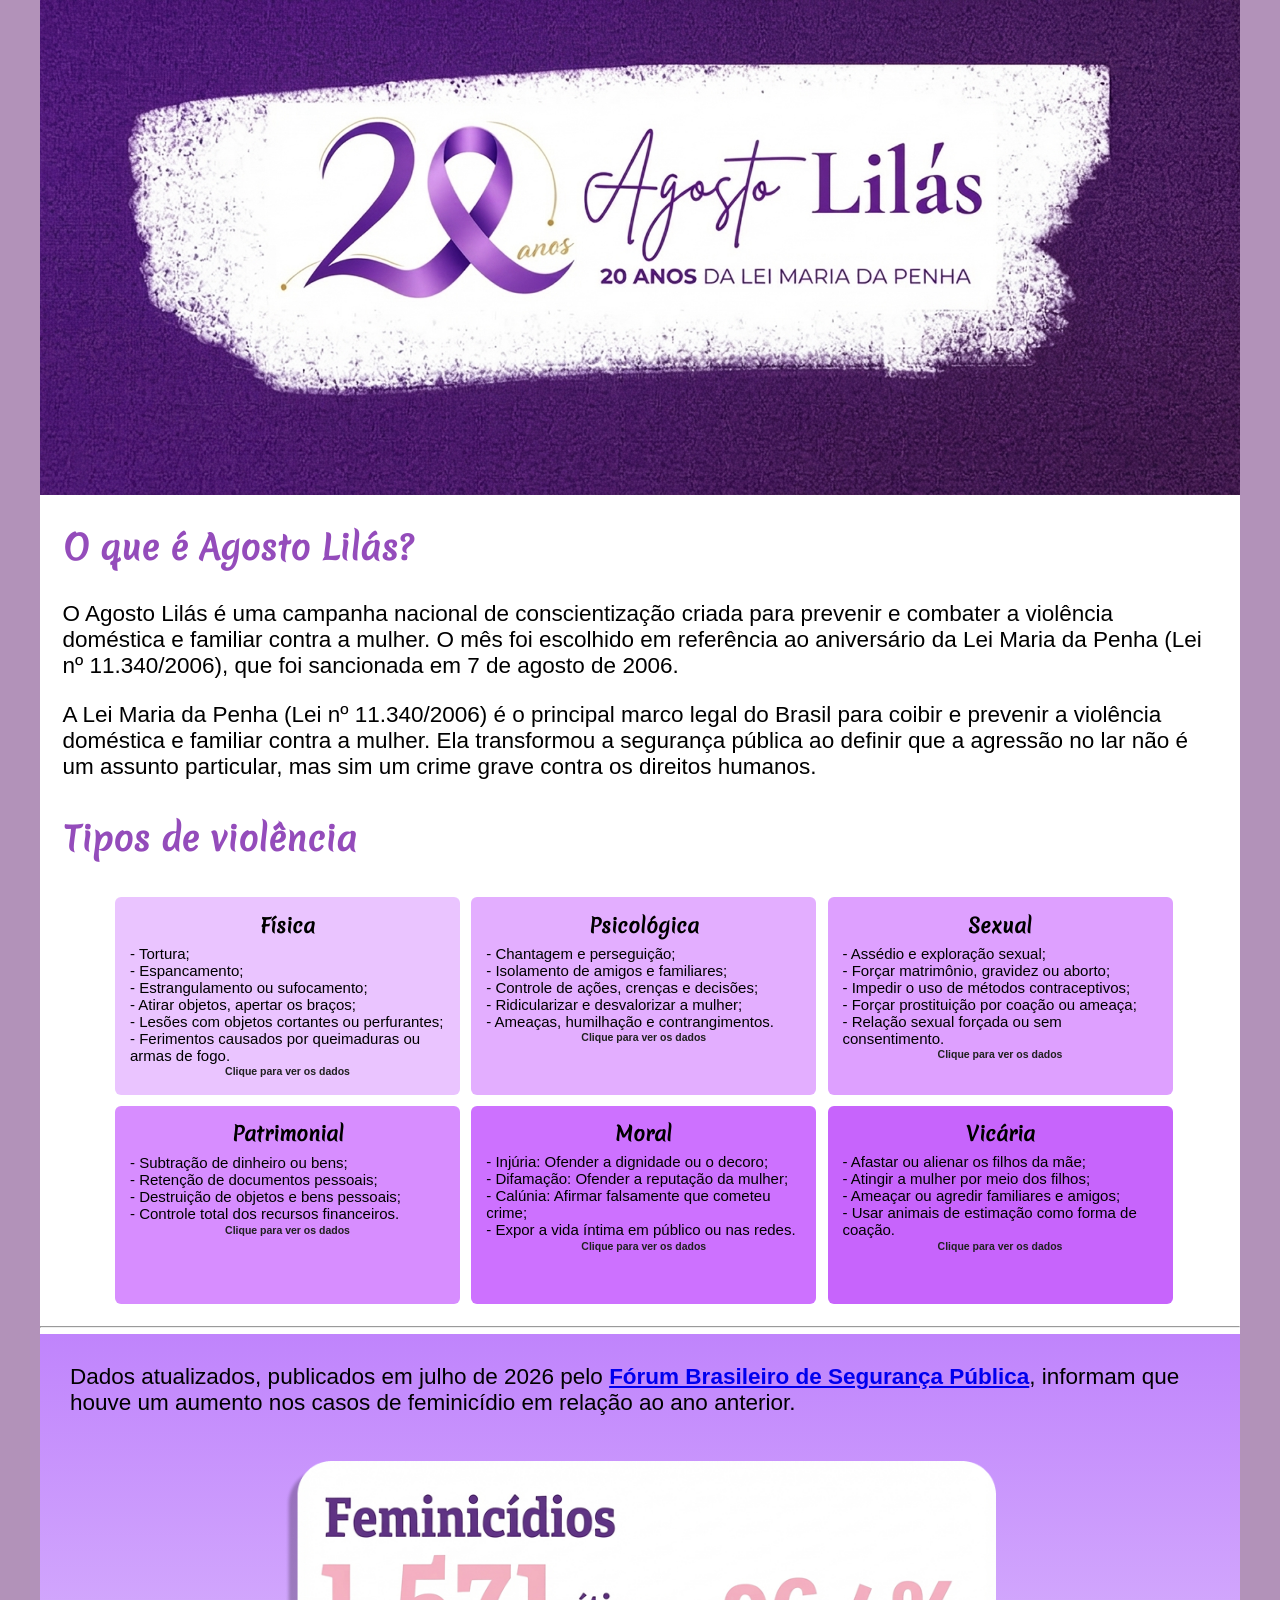
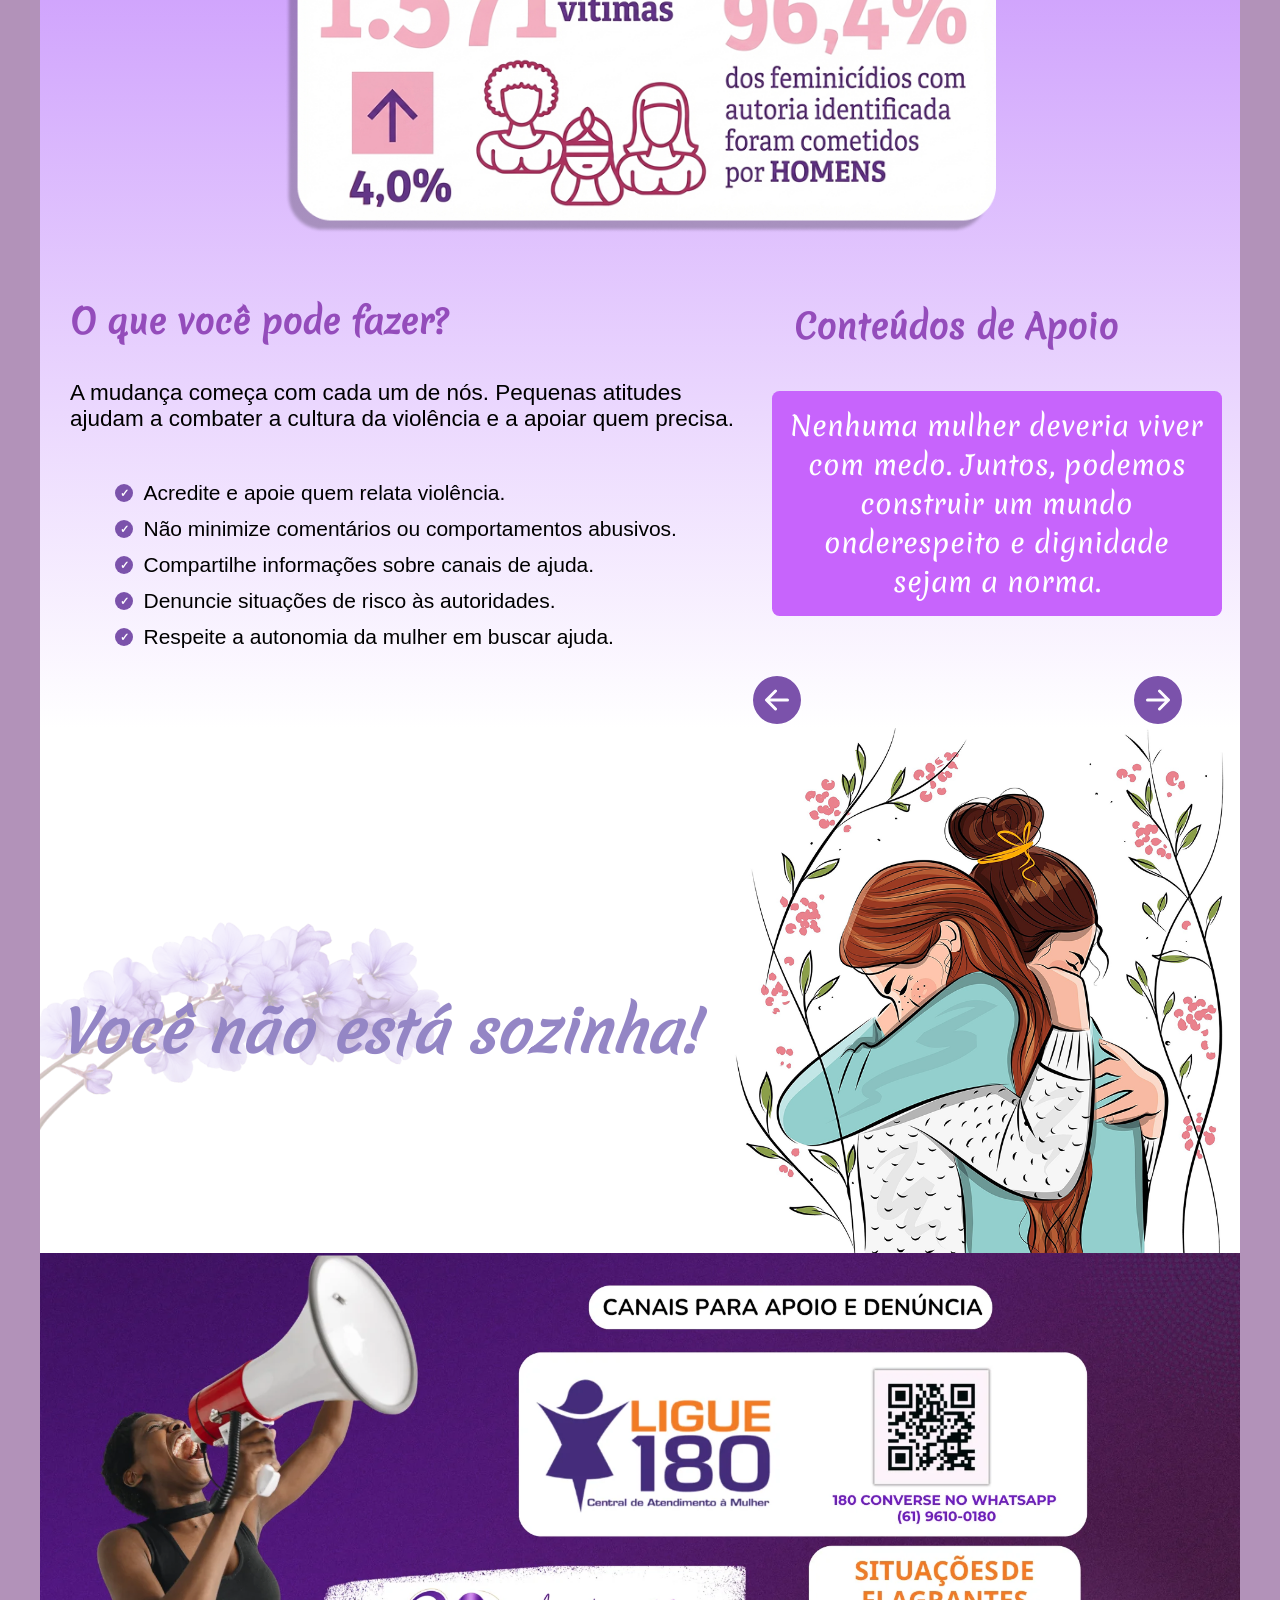
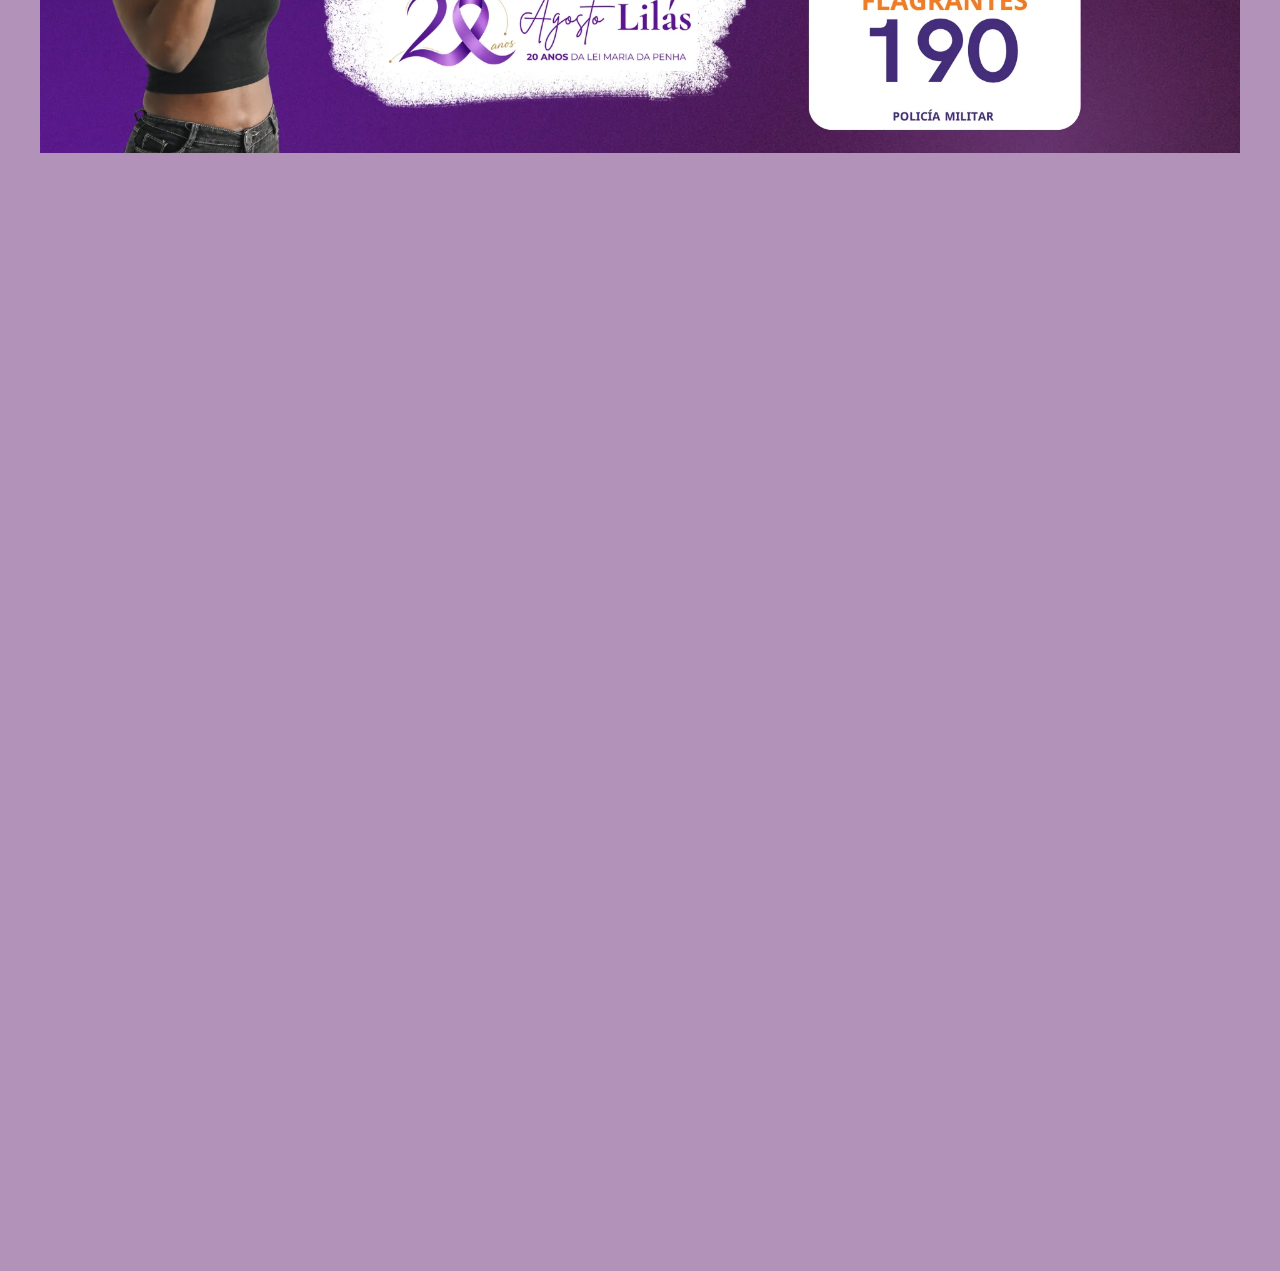
==== index.html @ 3ff89a8b "Inclusão de carrossel e ajustes finais." ====
<!DOCTYPE html>
<html lang="pt-br">

<head>
    <meta charset="UTF-8">
    <meta name="viewport" content="width=device-width, initial-scale=1.0">
    <title>Agosto Lilás</title>
    <link href="./css/index.css" rel="stylesheet">
    <link rel="icon" type="image/png" href="./laco.png">
</head>

<body>
    <header>
        <section class="head-img">
            <img src="./img/header.png" class="header"
                alt="Imagem que diz sobre os 20 anos da lei Maria da Penha e sobre o Agosto Lilás.">
        </section>
        <h1> O que é Agosto Lilás?</h1>
        <p>O Agosto Lilás é uma campanha nacional de conscientização criada para prevenir e combater a violência
            doméstica e familiar contra a mulher. O mês foi escolhido em referência ao aniversário da Lei Maria da Penha
            (Lei nº 11.340/2006), que foi sancionada em 7 de agosto de 2006.</p>
        <p>A Lei Maria da Penha (Lei nº 11.340/2006) é o principal marco legal do Brasil para coibir e prevenir a
            violência doméstica e familiar contra a mulher. Ela transformou a segurança pública ao definir que a
            agressão no lar não é um assunto particular, mas sim um crime grave contra os direitos humanos.</p>
    </header>
    <main>
        <h2>Tipos de violência</h2>
        <section class="violencias">

            <!-- FÍSICA -->
            <div class="card">
                <div class="card-inner">

                    <div class="card-front" id="fisica">
                        <h2>Física</h2>
                        <span>
                            - Tortura;<br>
                            - Espancamento;<br>
                            - Estrangulamento ou sufocamento;<br>
                            - Atirar objetos, apertar os braços;<br>
                            - Lesões com objetos cortantes ou perfurantes;<br>
                            - Ferimentos causados por queimaduras ou armas de fogo.
                        </span>

                        <span class="toknow">Clique para ver os dados</span>
                    </div>

                    <div class="card-back">
                        <img src="./img/violencia-fisica.png" alt="Representação da violência física.">
                    </div>

                </div>
            </div>

            <!-- PSICOLÓGICA -->
            <div class="card">
                <div class="card-inner">

                    <div class="card-front" id="psicologica">
                        <h2>Psicológica</h2>
                        <span>
                            - Chantagem e perseguição;<br>
                            - Isolamento de amigos e familiares;<br>
                            - Controle de ações, crenças e decisões;<br>
                            - Ridicularizar e desvalorizar a mulher;<br>
                            - Ameaças, humilhação e contrangimentos.
                        </span>

                        <span class="toknow">Clique para ver os dados</span>
                    </div>

                    <div class="card-back">
                        <img src="./img/violencia-psicologica.png" alt="Representação da violência psicológica.">
                    </div>

                </div>
            </div>

            <!-- SEXUAL -->
            <div class="card">
                <div class="card-inner">

                    <div class="card-front" id="sexual">
                        <h2>Sexual</h2>
                        <span>
                            - Assédio e exploração sexual;<br>
                            - Forçar matrimônio, gravidez ou aborto;<br>
                            - Impedir o uso de métodos contraceptivos;<br>
                            - Forçar prostituição por coação ou ameaça;<br>
                            - Relação sexual forçada ou sem consentimento.
                        </span>

                        <span class="toknow">Clique para ver os dados</span>
                    </div>

                    <div class="card-back">
                        <img src="./img/violencia-sexual.png" alt="Representação da violência sexual.">
                    </div>

                </div>
            </div>
            <!-- PATRIMONIAL -->
            <div class="card">
                <div class="card-inner">

                    <div class="card-front" id="patrimonial">
                        <h2>Patrimonial</h2>
                        <span>
                            - Subtração de dinheiro ou bens;<br>
                            - Retenção de documentos pessoais;<br>
                            - Destruição de objetos e bens pessoais;<br>
                            - Controle total dos recursos financeiros.
                        </span>

                        <span class="toknow">Clique para ver os dados</span>
                    </div>

                    <div class="card-back">
                        <img src="./img/violencia-patrimonial.png" alt="Representação da violência patrimonial.">
                    </div>

                </div>
            </div>
            <!-- MORAL -->
            <div class="card">
                <div class="card-inner">

                    <div class="card-front" id="moral">
                        <h2>Moral</h2>
                        <span>
                            - Injúria: Ofender a dignidade ou o decoro;<br>
                            - Difamação: Ofender a reputação da mulher;<br>
                            - Calúnia: Afirmar falsamente que cometeu crime;<br>
                            - Expor a vida íntima em público ou nas redes.
                        </span>

                        <span class="toknow">Clique para ver os dados</span>
                    </div>

                    <div class="card-back">
                        <img src="./img/violencia-moral.png" alt="Representação da violência moral.">
                    </div>

                </div>
            </div>
            <!-- VICÁRIA -->
            <div class="card">
                <div class="card-inner">

                    <div class="card-front" id="vicaria">
                        <h2>Vicária</h2>
                        <span>
                            - Afastar ou alienar os filhos da mãe;<br>
                            - Atingir a mulher por meio dos filhos;<br>
                            - Ameaçar ou agredir familiares e amigos;<br>
                            - Usar animais de estimação como forma de coação.
                        </span>

                        <span class="toknow">Clique para ver os dados</span>
                    </div>

                    <div class="card-back">
                        <img src="./img/violencia-vicaria.png" alt="Representação da violência vicária.">
                    </div>

                </div>
            </div>

        </section>
        <hr>
        <div class="gradient">
            <section class="feminicidio">
                <p>Dados atualizados, publicados em julho de 2026 pelo <a
                        href="https://forumseguranca.org.br/wp-content/uploads/2026/07/anuario-2026.pdf"
                        target="_blank"><strong>Fórum Brasileiro de Segurança Pública</strong></a>, informam que houve
                    um aumento nos casos de feminicídio em relação ao ano anterior.
                </p>
                <img src="./img/feminicidio.png"
                    alt="Infográfico: 1.571 vítimas de feminicídio, representando um aumento de 4% em relação ao ano anterior. 96,4% dos casos com autoria identificada foram cometidos por homens.">
            </section>
            <div class="container-principal">
                <section class="contents">
                    <div class="col-esquerda">
                        <h2>O que você pode fazer?</h2>
                        <p>A mudança começa com cada um de nós. Pequenas atitudes<br> ajudam a combater a cultura da
                            violência e
                            a
                            apoiar quem precisa.</p><br>

                        <ul class="lista-acoes">
                            <li>
                                <span class="icone-check">✓</span>
                                <span class="acoes">Acredite e apoie quem relata violência.</span>
                            </li>
                            <li>
                                <span class="icone-check">✓</span>
                                <span class="acoes">Não minimize comentários ou comportamentos abusivos.</span>
                            </li>
                            <li>
                                <span class="icone-check">✓</span>
                                <span class="acoes">Compartilhe informações sobre canais de ajuda.</span>
                            </li>
                            <li>
                                <span class="icone-check">✓</span>
                                <span class="acoes">Denuncie situações de risco às autoridades.</span>
                            </li>
                            <li>
                                <span class="icone-check">✓</span>
                                <span class="acoes">Respeite a autonomia da mulher em buscar ajuda.</span>
                            </li>
                        </ul>
                    </div>
                </section>
                <section class="painel-conteudos">
                    <h3>Conteúdos de Apoio</h3>

                    <div class="grid-content" id="slider-cards">

                        <!-- CARD 1: Frase Motivacional (Link para página de frases) -->
                        <div class="card-content ativo">
                            <div class="card-text">
                                <span>Nenhuma mulher deveria viver com medo. Juntos, podemos construir um mundo
                                    onderespeito
                                    e dignidade sejam a norma.
                                </span>
                            </div>
                        </div>

                        <!-- CARD 2: Link para o site falando sobre a história de Maria da Penha -->
                        <div class="card-content">
                            <a href="https://www.institutomariadapenha.org.br/quem-e-maria-da-penha.html"
                                target="_blank" rel="noopener noreferrer"></a>
                            <div class="card-link">
                                <img src="./img/contents/maria-da-penha.png" id="maria-da-penha"
                                    title="Clique para acessar a página!">
                            </div>
                        </div>

                        <!-- CARD 3: Vídeo sobre o Ciclo da Violência -->
                        <div class="card-content">
                            <a href="https://www.youtube.com/watch?v=BNo3cy9uW_4" target="_blank"
                                rel="noopener noreferrer"></a>
                            <div class="card-video">
                                <img src="./img/contents/ciclo-da-violencia.png" id="ciclo-da-violencia"
                                    title="CICLO DE VIOLÊNCIA | Plataforma Mulher Segura. Clique para assistir o vídeo!">
                            </div>
                        </div>

                        <!-- CARD 4: Vídeo sobre o Ciclo da Violência -->
                        <div class="card-content">
                            <a href="https://www.youtube.com/watch?v=c5mUGG_0A6E" target="_blank"
                                rel="noopener noreferrer"></a>
                            <div class="card-video">
                                <img src="./img/contents/jornal-da-cidade.png" id="jornal-da-cidade"
                                    title="História de superação da violência contra a mulher. Clique para assistir o vídeo!">
                            </div>
                        </div>

                        <!-- CARD 5: Vídeo sobre o Ciclo da Violência -->
                        <div class="card-content">
                            <a href="https://www.youtube.com/watch?v=gOvY5MzY60E" target="_blank"
                                rel="noopener noreferrer"></a>
                            <div class="card-video">
                                <img src="./img/contents/video-mp.png" id="video-mp"
                                    title="Proteger as mulheres é um compromisso de toda a sociedade. Clique para assistir o vídeo!">
                            </div>
                        </div>

                        <!-- CARD 6: Vídeo sobre o Ciclo da Violência -->
                        <div class="card-content">
                            <a href="https://www.youtube.com/watch?v=9p9D1wY1yAU" target="_blank"
                                rel="noopener noreferrer"></a>
                            <div class="card-video">
                                <img src="./img/contents/violencia-domestica.png" id="violencia-domestica"
                                    title="O relato de uma vítima da violência doméstica: 'Eu me achava culpada' Clique para assistir o vídeo!">
                            </div>
                        </div>

                    </div>
                </section>
            </div>
            <div class="carrossel-controller">
                <!-- Botão Anterior -->
                <svg id="btn-anterior" xmlns="http://www.w3.org/2000/svg" width="64" height="64" fill="currentColor"
                    class="bi bi-arrow-left-circle-fill" viewBox="0 0 16 16">
                    <path
                        d="M8 0a8 8 0 1 0 0 16A8 8 0 0 0 8 0m3.5 7.5a.5.5 0 0 1 0 1H5.707l2.147 2.146a.5.5 0 0 1-.708.708l-3-3a.5.5 0 0 1 0-.708l3-3a.5.5 0 1 1 .708.708L5.707 7.5z" />
                </svg>
                <!-- Botão Próximo -->
                <svg id="btn-proximo" xmlns="http://www.w3.org/2000/svg" width="64" height="64" fill="currentColor"
                    class="bi bi-arrow-right-circle-fill" viewBox="0 0 16 16">
                    <path
                        d="M8 0a8 8 0 1 1 0 16A8 8 0 0 1 8 0M4.5 7.5a.5.5 0 0 0 0 1h5.793l-2.147 2.146a.5.5 0 0 0 .708.708l3-3a.5.5 0 0 0 0-.708l-3-3a.5.5 0 1 0-.708.708L10.293 7.5z" />
                </svg>
            </div>
        </div>
    </main>
    <footer>
        <div class="banner">
            <img src="./img/flor roxa.png" class="flor">

            <h1 style="color: #9486C5;">Você não está sozinha! </h1>

            <img src="./img/mulheres-hug.png" class="hug">
        </div>
        <img src="./img/cta-180.png" class="cta">
    </footer>
    <script src="./js/index.js"></script>
</body>

</html>
---- css/index.css ----
@font-face {
    font-family: 'MeriendaTitle';
    src: url('../fonts/Merienda-VariableFont.ttf') format('truetype');
    font-weight: normal;
    font-size: normal;
}

@font-face {
    font-family: 'ArchivoText';
    src: url('../fonts/Archivo-Regular.ttf') format('truetype');
    font-weight: normal;
    font-size: normal;
}

html {
    background-color: #b292b9;
    zoom: 75%;
}

body {
    max-width: 1600px;
    margin: 0 auto;
    background-color: #FFFFFF;
}

.gradient{
    background: linear-gradient(to bottom, #C084FC, #FFFFFF);
}

.header,
.cta {
    width: 100%;
    height: auto;
    display: block;
}

.banner {
    position: relative;
    height: 700px;
    overflow: hidden;
}

.flor {
    position: absolute;
    left: -55px;
    top: 215px;
    width: 38%;
    opacity: 0.3;
    transform: scaleX(-1);
    z-index: 1;
}

.banner h1 {
    position: absolute;
    left: 1.5%;
    top: 50%;
    width: 60%;
    margin: 0;
    padding: 0;
    font-family: 'MeriendaTitle', sans-serif;
    font-size: 75px;
    font-style: italic;
    z-index: 3;
}

.hug {
    position: absolute;
    right: 0;
    bottom: 0;
    width: auto;
    height: 700px;
    object-fit: contain;
    z-index: 2;
}

h1,
h2,
h3 {
    color: rgb(148, 76, 187);
    font-family: 'MeriendaTitle', sans-serif;
    font-size: 44px;
    margin-left: 20px;
    padding: 10px;
}

hr {
    margin-top: 30px;
}

#fisica {
    background-color: rgb(234, 196, 255);
}

#psicologica {
    background-color: rgb(227, 174, 255);
}

#sexual {
    background-color: rgb(222, 160, 255);
}

#patrimonial {
    background-color: rgb(215, 141, 255);
}

#moral {
    background-color: rgb(205, 113, 255);
}

#vicaria {
    background-color: rgb(199, 100, 252);
}

p {
    font-family: 'ArchivoText', sans-serif;
    font-size: 30px;
    margin-left: 30px;
    margin-right: 30px;
}

.icone-check {
    margin-left: 50px;
}

.feminicidio {
    display: flex ;
    padding: 10px;
    flex-direction: column;
    align-items: center;
}

.feminicidio img {
    width: 60%;
    padding: 10px;
    margin-top: 20px;
}

/* Organiza o espaço de cada linha da lista */
.lista-acoes li {
    display: flex;
    align-items: center;
    gap: 14px;
    margin-bottom: 16px;
    list-style: none;
}

.acoes {
    font-family: 'ArchivoText', sans-serif;
    font-size: 28px;
}

.subtitulo {
    margin-left: 20px;
}

.violencias {
    display: grid;
    grid-template-columns: repeat(3, 1fr);
    gap: 15px;
    max-width: 1400px;
    margin: auto;
    padding: 0 24px;
}

.violencias .toknow {
    color: #202020;
    font-weight: bolder;
    display: block;
    font-size: 14px;
    text-align: center;
    padding: 0px;
    margin-top: auto;
}

.card {
    width: 460px;
    height: 264px;
    perspective: 1000px;
    cursor: pointer;
    transition: transform 0.4s ease;
}

.card:hover {
    transform: scale(1.02);
    transition: transform 0.3s ease-in-out;
}

.card.flipped .card-inner {
    transform: rotateY(180deg);
}

.card-inner {
    position: relative;
    width: 100%;
    height: 100%;
    transition: transform 0.8s;
    transform-style: preserve-3d;
}

.card-front,
.card-back {
    position: absolute;
    width: 100%;
    height: 100%;
    border-radius: 8px;
    backface-visibility: hidden;
}

.card-front {
    padding: 14px 20px;
    box-sizing: border-box;
    font-family: 'ArchivoText', sans-serif;
    display: flex;
    flex-direction: column;
    height: 100%;
}

.card-front h2 {
    font-family: 'MeriendaTitle', sans-serif;
    color: #000000;
    font-size: 26px;
    text-align: center;
    padding: 5px;
    margin: 0;
}

.card-front span {
    font-size: 20px;
    display: flex;
    flex: 1;
    align-items: center;
    padding: 2px 0;
}

.card-back {
    transform: rotateY(180deg);
    overflow: hidden;
}

.card-back img {
    width: 100%;
    height: 100%;
    border-radius: 8px;
}

.card-content {
    position: absolute;
    top: 0;
    left: 0;
    width: 100%;
    height: 100%;
    display: flex;
    align-items: center;
    justify-content: center;
    opacity: 0;
    visibility: hidden;
    transform: translateX(100%);
    transition:
        transform 0.4s ease-in-out,
        opacity 0.4s ease-in-out;
}

.card-content.ativo {
    opacity: 1;
    visibility: visible;
    transform: translateX(0);
}

.card-content.saindo-esquerda {
    opacity: 0;
    visibility: visible;
    transform: translateX(-100%);
}

.card-content.saindo-direita {
    opacity: 0;
    visibility: visible;
    transform: translateX(100%);
}

.icone-check {
    display: inline-flex;
    align-items: center;
    justify-content: center;
    width: 24px;
    height: 24px;
    background-color: #7b52ab;
    color: #ffffff;
    border-radius: 50%;
    font-size: 14px;
    font-weight: bold;
}

.container-principal {
    display: flex;
    flex-direction: row;
    gap: 20px;
    margin: 10px auto;
    padding: 10px;
}

.grid-content {
    position: relative;
    width: 600px;
    height: 300px;
    border-radius: 10px;
    cursor: pointer;
    overflow: hidden;
    background-color: rgb(199, 100, 252);
    transition: transform 0.4s ease;
}

.grid-content:hover {
    background-color: rgb(201, 115, 247);
    transform: scale(1.05);
    transition: transform 0.3s ease-in-out;
}

.card-text {
    font-family: 'MeriendaTitle', sans-serif;
    font-size: 36px;
    color: #FFFFFF;
    text-align: center;
    padding: 20px;
}

.card-link {
    width: 600px;
    height: 300px;
    display: flex;
    justify-content: center;
    align-items: center;
}

.card-link img {
    width: 100%;
    height: 100%;
    border-radius: 10px;
    object-fit: cover;
}

.card-video {
    width: 600px;
    height: 300px;
    display: flex;
    justify-content: center;
    align-items: center;
}

.card-video img {
    width: 100%;
    height: 100%;
    border-radius: 10px;
    object-fit: cover;
}


/* Se você quiser mudar todos os SVGs dentro do seu botão */
.bi-arrow-left-circle-fill,
.bi-arrow-right-circle-fill {
    color: #7b52ab;
    cursor: pointer;
    transition: transform 0.3s ease;
}

.bi-arrow-left-circle-fill:hover,
.bi-arrow-right-circle-fill:hover {
    transform: scale(1.15);
    transition: transform 0.3s ease-in-out;
}

.bi-arrow-left-circle-fill {
    margin-left: 950px;
}

.bi-arrow-right-circle-fill {
    margin-left: 440px;
}
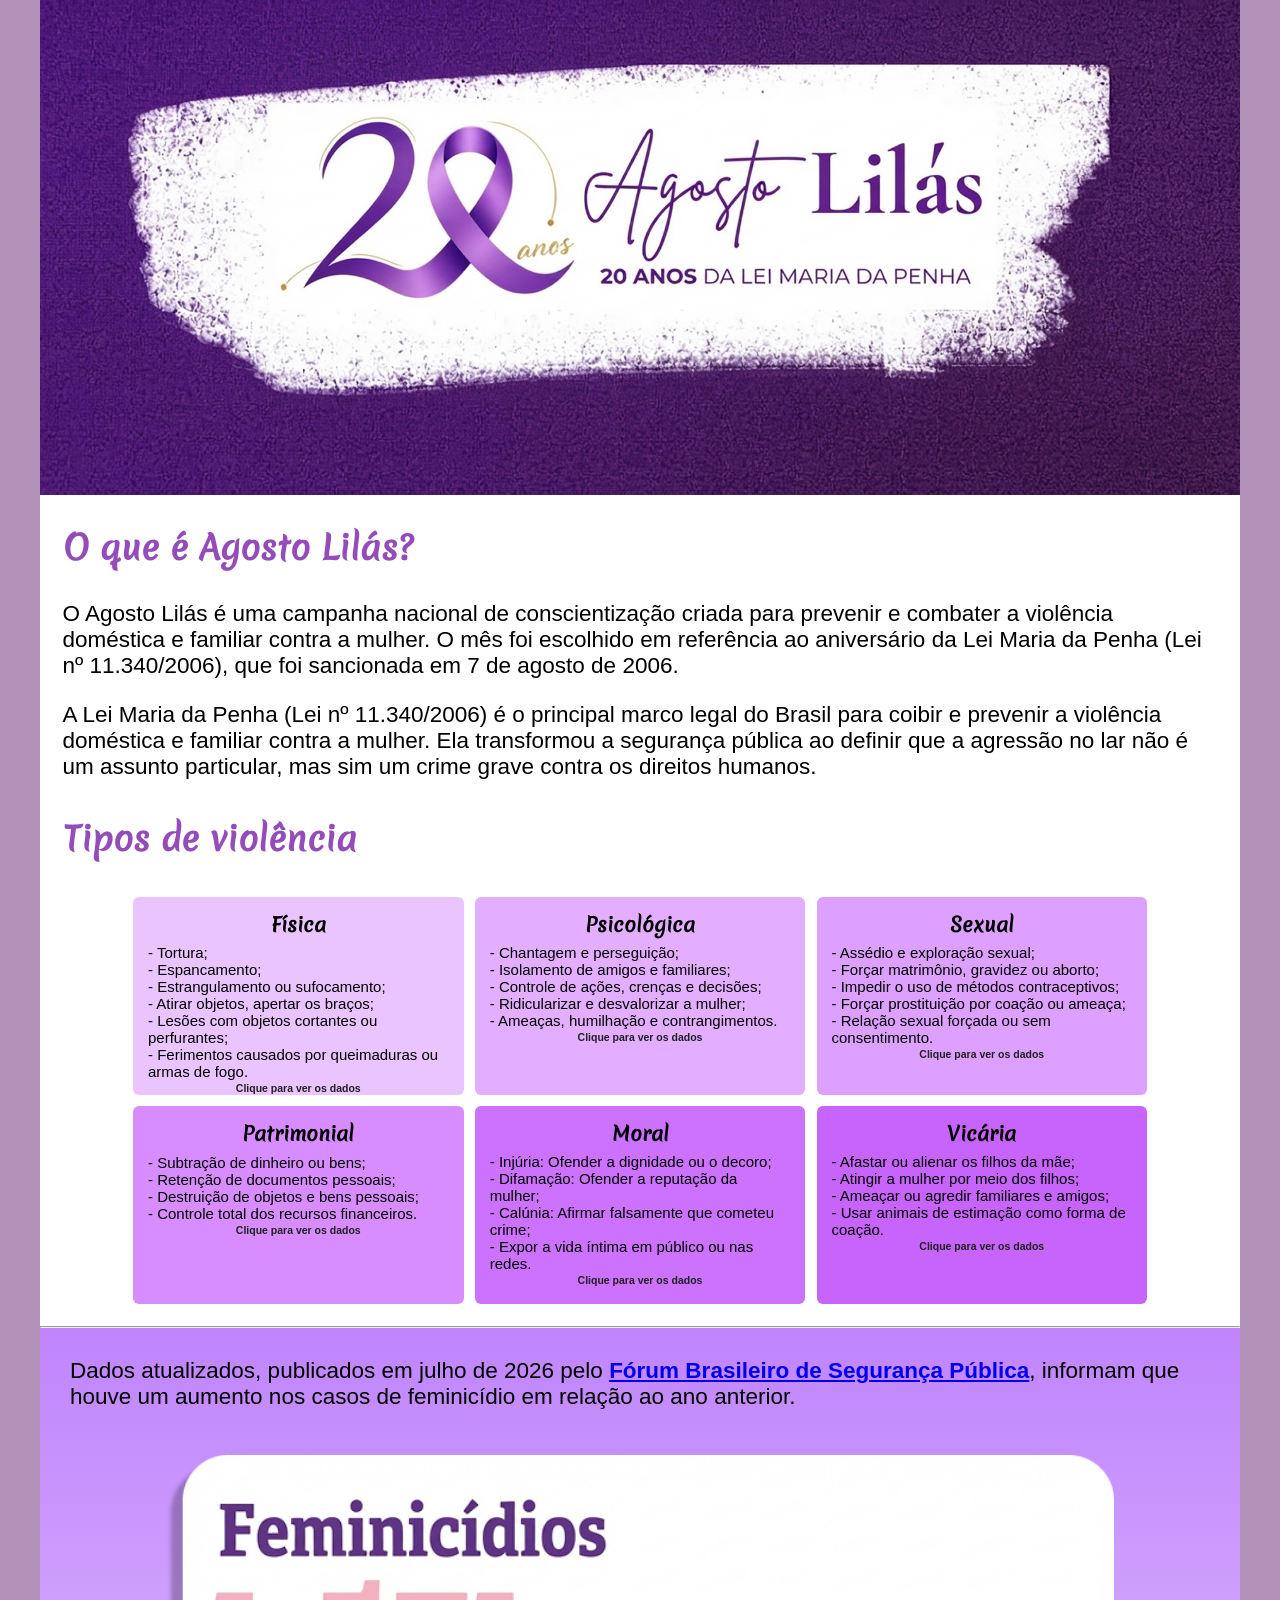
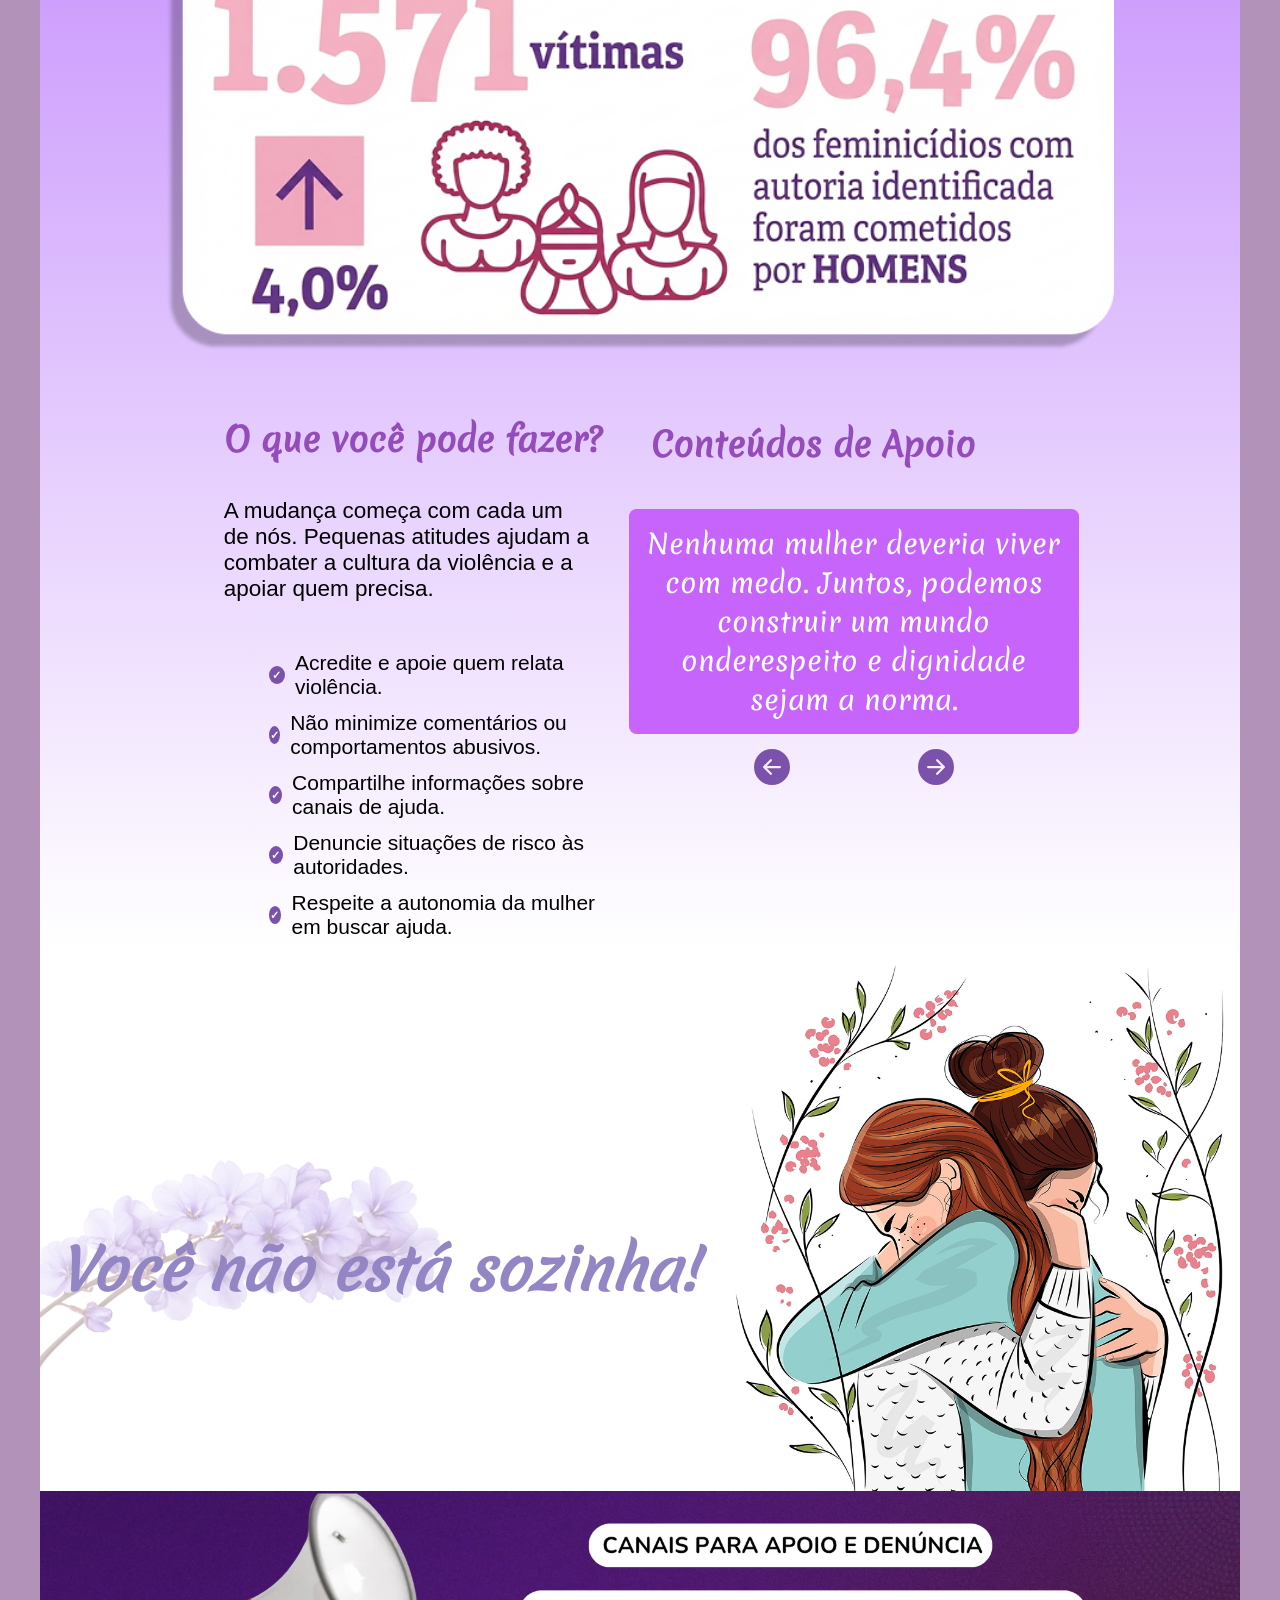
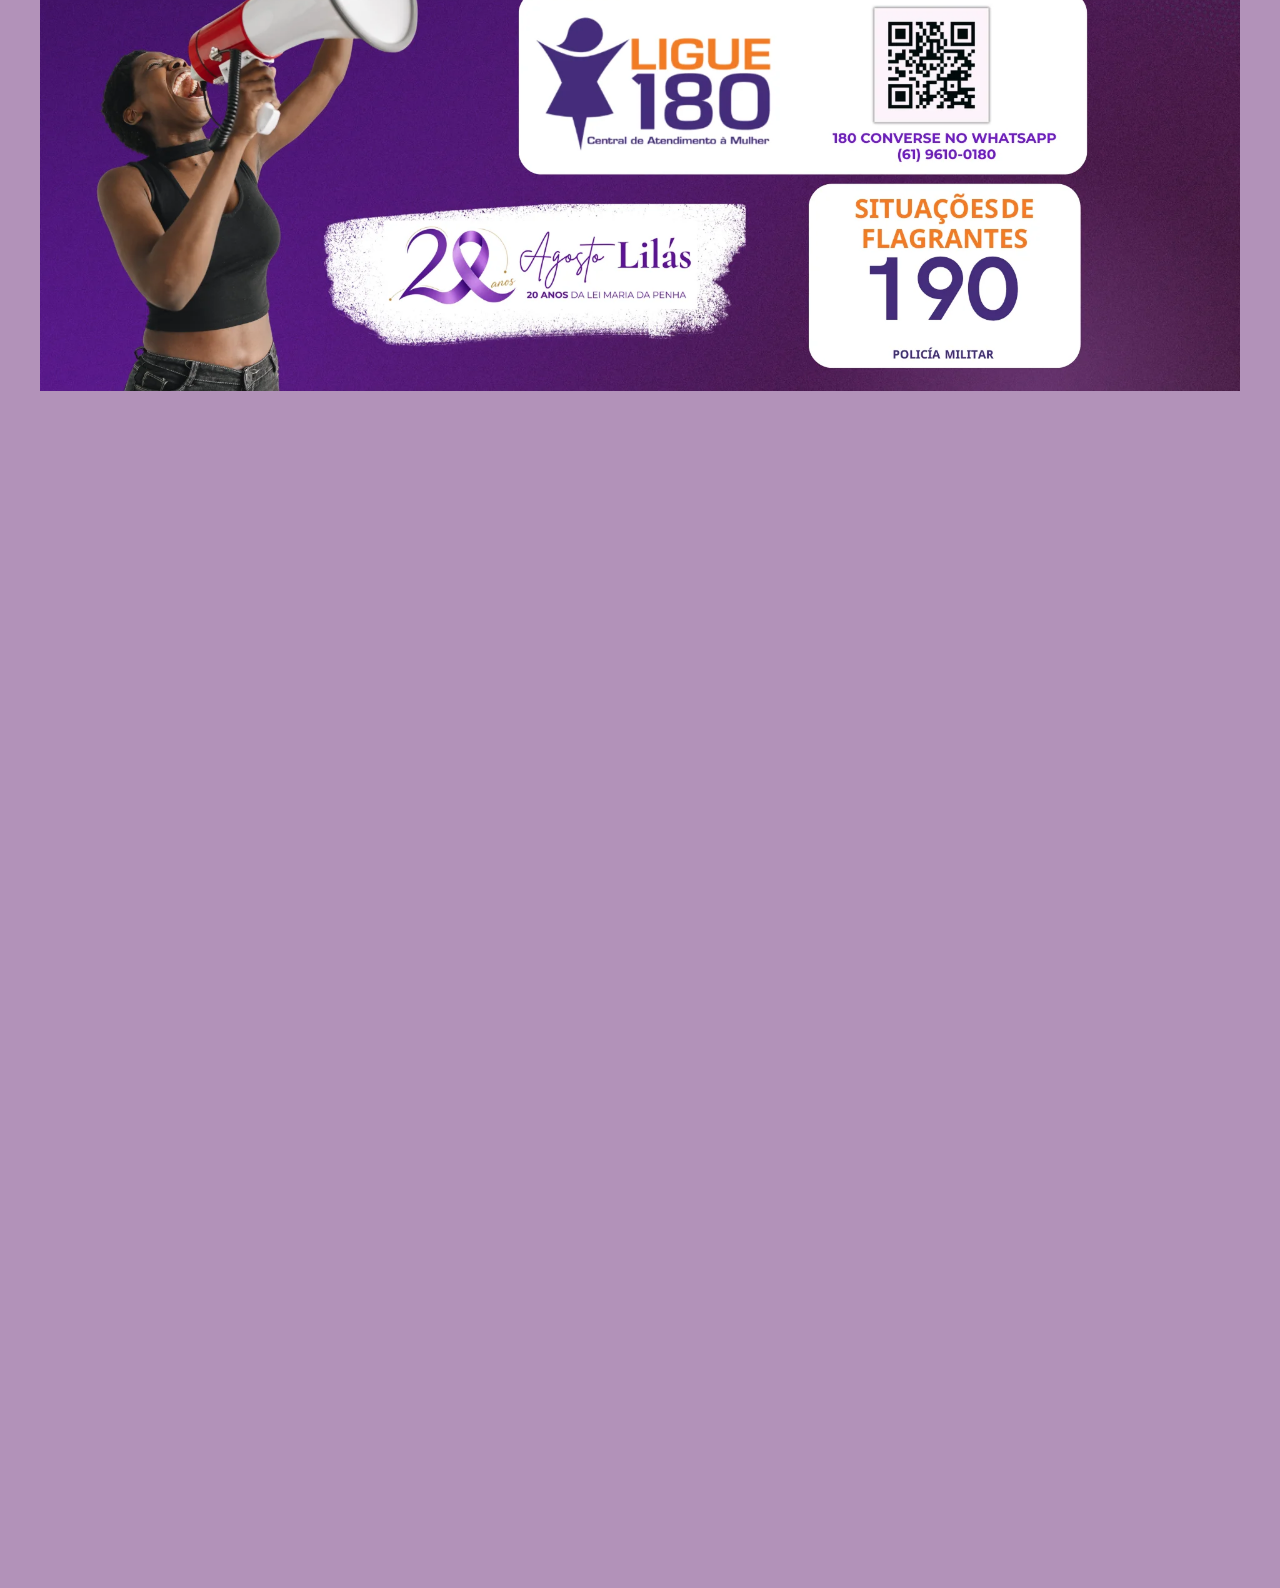
==== commit 7a07d11e: "Responsividade geral e para Tablets, ajuste dos botões para mostrar conteúdos." ====
--- a/index.html
+++ b/index.html
@@ -182,7 +182,7 @@
                 <section class="contents">
                     <div class="col-esquerda">
                         <h2>O que você pode fazer?</h2>
-                        <p>A mudança começa com cada um de nós. Pequenas atitudes<br> ajudam a combater a cultura da
+                        <p>A mudança começa com cada um de nós. Pequenas atitudes ajudam a combater a cultura da
                             violência e
                             a
                             apoiar quem precisa.</p><br>
@@ -277,22 +277,23 @@
                         </div>
 
                     </div>
+                    <div class="carrossel-controller">
+                        <!-- Botão Anterior -->
+                        <svg id="btn-anterior" xmlns="http://www.w3.org/2000/svg" width="64" height="64"
+                            fill="currentColor" class="bi bi-arrow-left-circle-fill" viewBox="0 0 16 16">
+                            <path
+                                d="M8 0a8 8 0 1 0 0 16A8 8 0 0 0 8 0m3.5 7.5a.5.5 0 0 1 0 1H5.707l2.147 2.146a.5.5 0 0 1-.708.708l-3-3a.5.5 0 0 1 0-.708l3-3a.5.5 0 1 1 .708.708L5.707 7.5z" />
+                        </svg>
+                        <!-- Botão Próximo -->
+                        <svg id="btn-proximo" xmlns="http://www.w3.org/2000/svg" width="64" height="64"
+                            fill="currentColor" class="bi bi-arrow-right-circle-fill" viewBox="0 0 16 16">
+                            <path
+                                d="M8 0a8 8 0 1 1 0 16A8 8 0 0 1 8 0M4.5 7.5a.5.5 0 0 0 0 1h5.793l-2.147 2.146a.5.5 0 0 0 .708.708l3-3a.5.5 0 0 0 0-.708l-3-3a.5.5 0 1 0-.708.708L10.293 7.5z" />
+                        </svg>
                 </section>
             </div>
-            <div class="carrossel-controller">
-                <!-- Botão Anterior -->
-                <svg id="btn-anterior" xmlns="http://www.w3.org/2000/svg" width="64" height="64" fill="currentColor"
-                    class="bi bi-arrow-left-circle-fill" viewBox="0 0 16 16">
-                    <path
-                        d="M8 0a8 8 0 1 0 0 16A8 8 0 0 0 8 0m3.5 7.5a.5.5 0 0 1 0 1H5.707l2.147 2.146a.5.5 0 0 1-.708.708l-3-3a.5.5 0 0 1 0-.708l3-3a.5.5 0 1 1 .708.708L5.707 7.5z" />
-                </svg>
-                <!-- Botão Próximo -->
-                <svg id="btn-proximo" xmlns="http://www.w3.org/2000/svg" width="64" height="64" fill="currentColor"
-                    class="bi bi-arrow-right-circle-fill" viewBox="0 0 16 16">
-                    <path
-                        d="M8 0a8 8 0 1 1 0 16A8 8 0 0 1 8 0M4.5 7.5a.5.5 0 0 0 0 1h5.793l-2.147 2.146a.5.5 0 0 0 .708.708l3-3a.5.5 0 0 0 0-.708l-3-3a.5.5 0 1 0-.708.708L10.293 7.5z" />
-                </svg>
-            </div>
+
+        </div>
         </div>
     </main>
     <footer>
--- a/css/index.css
+++ b/css/index.css
@@ -23,7 +23,7 @@
     background-color: #FFFFFF;
 }
 
-.gradient{
+.gradient {
     background: linear-gradient(to bottom, #C084FC, #FFFFFF);
 }
 
@@ -54,7 +54,7 @@
     position: absolute;
     left: 1.5%;
     top: 50%;
-    width: 60%;
+    width: 70%;
     margin: 0;
     padding: 0;
     font-family: 'MeriendaTitle', sans-serif;
@@ -85,6 +85,7 @@
 
 hr {
     margin-top: 30px;
+    margin-bottom: 0px;
 }
 
 #fisica {
@@ -123,14 +124,14 @@
 }
 
 .feminicidio {
-    display: flex ;
+    display: flex;
     padding: 10px;
     flex-direction: column;
     align-items: center;
 }
 
 .feminicidio img {
-    width: 60%;
+    width: 80%;
     padding: 10px;
     margin-top: 20px;
 }
@@ -157,9 +158,11 @@
     display: grid;
     grid-template-columns: repeat(3, 1fr);
     gap: 15px;
+    width: 100%;
     max-width: 1400px;
     margin: auto;
     padding: 0 24px;
+    box-sizing: border-box;
 }
 
 .violencias .toknow {
@@ -173,7 +176,8 @@
 }
 
 .card {
-    width: 460px;
+    width: 100%;
+    max-width: 100%;
     height: 264px;
     perspective: 1000px;
     cursor: pointer;
@@ -294,9 +298,12 @@
 .container-principal {
     display: flex;
     flex-direction: row;
+    justify-content: center;
     gap: 20px;
-    margin: 10px auto;
-    padding: 10px;
+    max-width: 1200px;
+    margin: 20px auto;
+    padding: 0 15px;
+    box-sizing: border-box;
 }
 
 .grid-content {
@@ -354,13 +361,24 @@
     object-fit: cover;
 }
 
-
-/* Se você quiser mudar todos os SVGs dentro do seu botão */
+.carrossel-controller {
+    display: flex;
+    justify-content: center; 
+    align-items: center;
+    margin-top: 20px;
+    gap: 170px;
+    width: 100%;
+}
+
 .bi-arrow-left-circle-fill,
 .bi-arrow-right-circle-fill {
     color: #7b52ab;
     cursor: pointer;
     transition: transform 0.3s ease;
+    width: 48px;
+    height: 48px;
+    min-width: 48px;
+    min-height: 48px;
 }
 
 .bi-arrow-left-circle-fill:hover,
@@ -369,10 +387,157 @@
     transition: transform 0.3s ease-in-out;
 }
 
-.bi-arrow-left-circle-fill {
-    margin-left: 950px;
-}
-
-.bi-arrow-right-circle-fill {
-    margin-left: 440px;
+
+/* Responsividade */
+@media(max-width: 1024px) {
+
+    #btn-anterior,
+    #btn-proximo,
+    .bi-arrow-left-circle-fill,
+    .bi-arrow-right-circle-fill {
+        display: none !important;
+    }
+
+    html,
+    body {
+        margin: 0;
+        padding: 0;
+        width: 100%;
+        overflow-x: hidden;
+    }
+
+    h1,
+    h2,
+    h3 {
+        font-size: 32px;
+        text-align: center;
+        margin: 0 10px;
+        width: auto;
+    }
+
+    p {
+        font-size: 28px;
+    }
+
+    .card {
+        width: 100%;
+        max-width: 340px;
+        height: 280px;
+        margin: 0 auto;
+    }
+
+    .violencias {
+        grid-template-columns: repeat(2, 1fr);
+        gap:20px;
+        flex-wrap: wrap;
+        justify-content: center;
+        max-width: 960px;
+    }
+
+    .container-principal {
+        display: grid;
+        grid-template-columns: 1fr;
+    }
+
+    .col-esquerda {
+        width: 100%;
+    }
+
+    .col-esquerda p {
+        margin-bottom: 10px;
+    }
+
+    .icone-check {
+        margin-left: 0px;
+        width: 24px;
+        height: 24px;
+    }
+
+    .lista-acoes {
+        margin-left: 10px;
+        padding: 0px;
+        width: 100%;
+    }
+
+    .lista-acoes li {
+        align-items: left;
+    }
+
+    .lista-acoes span {
+        font-size: 24px;
+    }
+
+    .grid-content,
+    .card-link,
+    .card-video {
+        width: 100%;
+        max-width: 390px;
+        height: 220px;
+        margin: 10px auto;
+        display: flex;
+        justify-content: center;
+        align-items: center;
+    }
+
+    .grid-content img,
+    .card-link img,
+    .card-video img {
+        width: 100%;
+        height: auto;
+    }
+
+    .painel-conteudos {
+        align-items: center;
+        margin-bottom: 20px;
+    }
+
+
+    .card-text span {
+        font-size: 28px;
+    }
+
+    .cta {
+        width: 100%;
+        height: auto;
+        display: block;
+    }
+
+    .banner {
+        height: 220px;
+        margin-top: 10px;
+    }
+
+    .flor {
+        left: -10px;
+        top: 100px;
+    }
+
+    .hug {
+        height: 100%;
+    }
+
+    .banner h1 {
+        font-size: 44px;
+    }
+    
+}
+
+@media(max-width: 554px) {
+    .violencias {
+        grid-template-columns: 1fr;
+
+    }
+
+    .lista-acoes span {
+        font-size: 17px;
+    }
+
+    .hug {
+        height: 200px;
+    }
+
+    .banner h1 {
+        font-size: 30px;
+        
+    }
 }
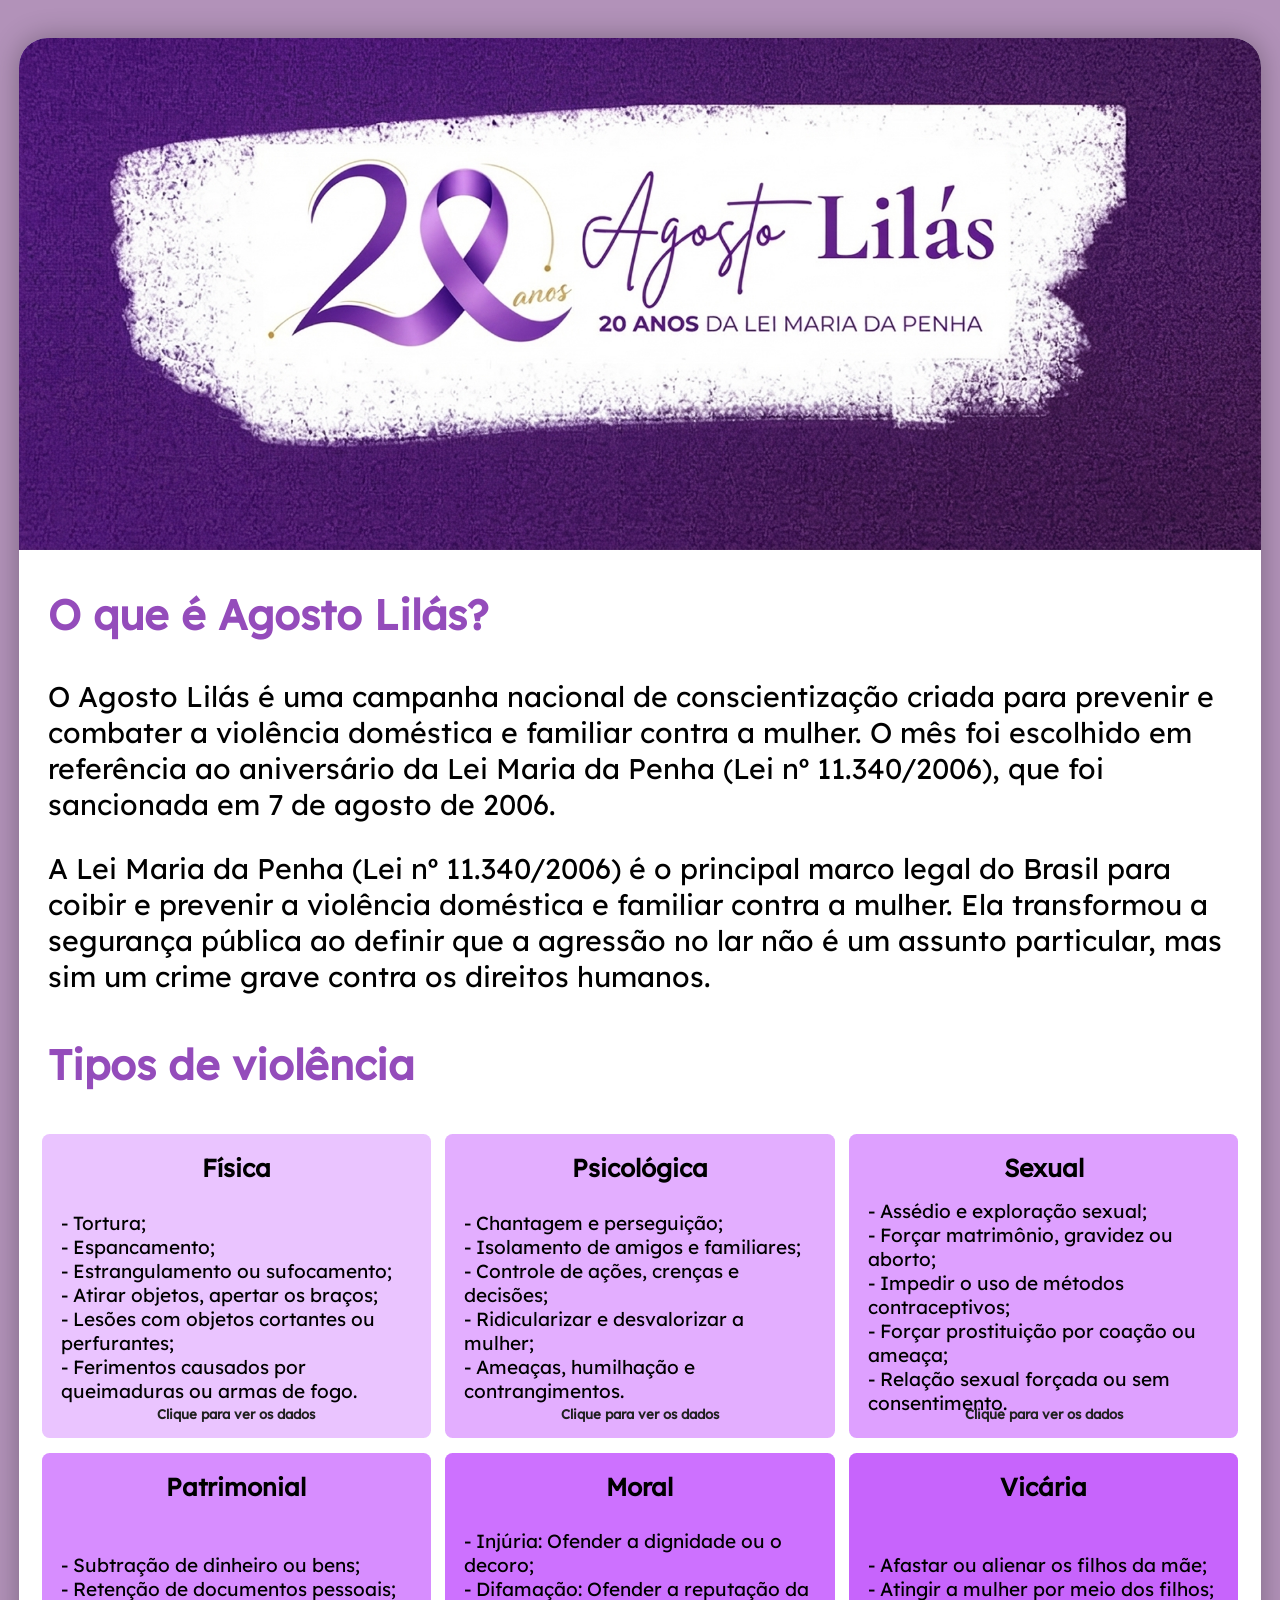
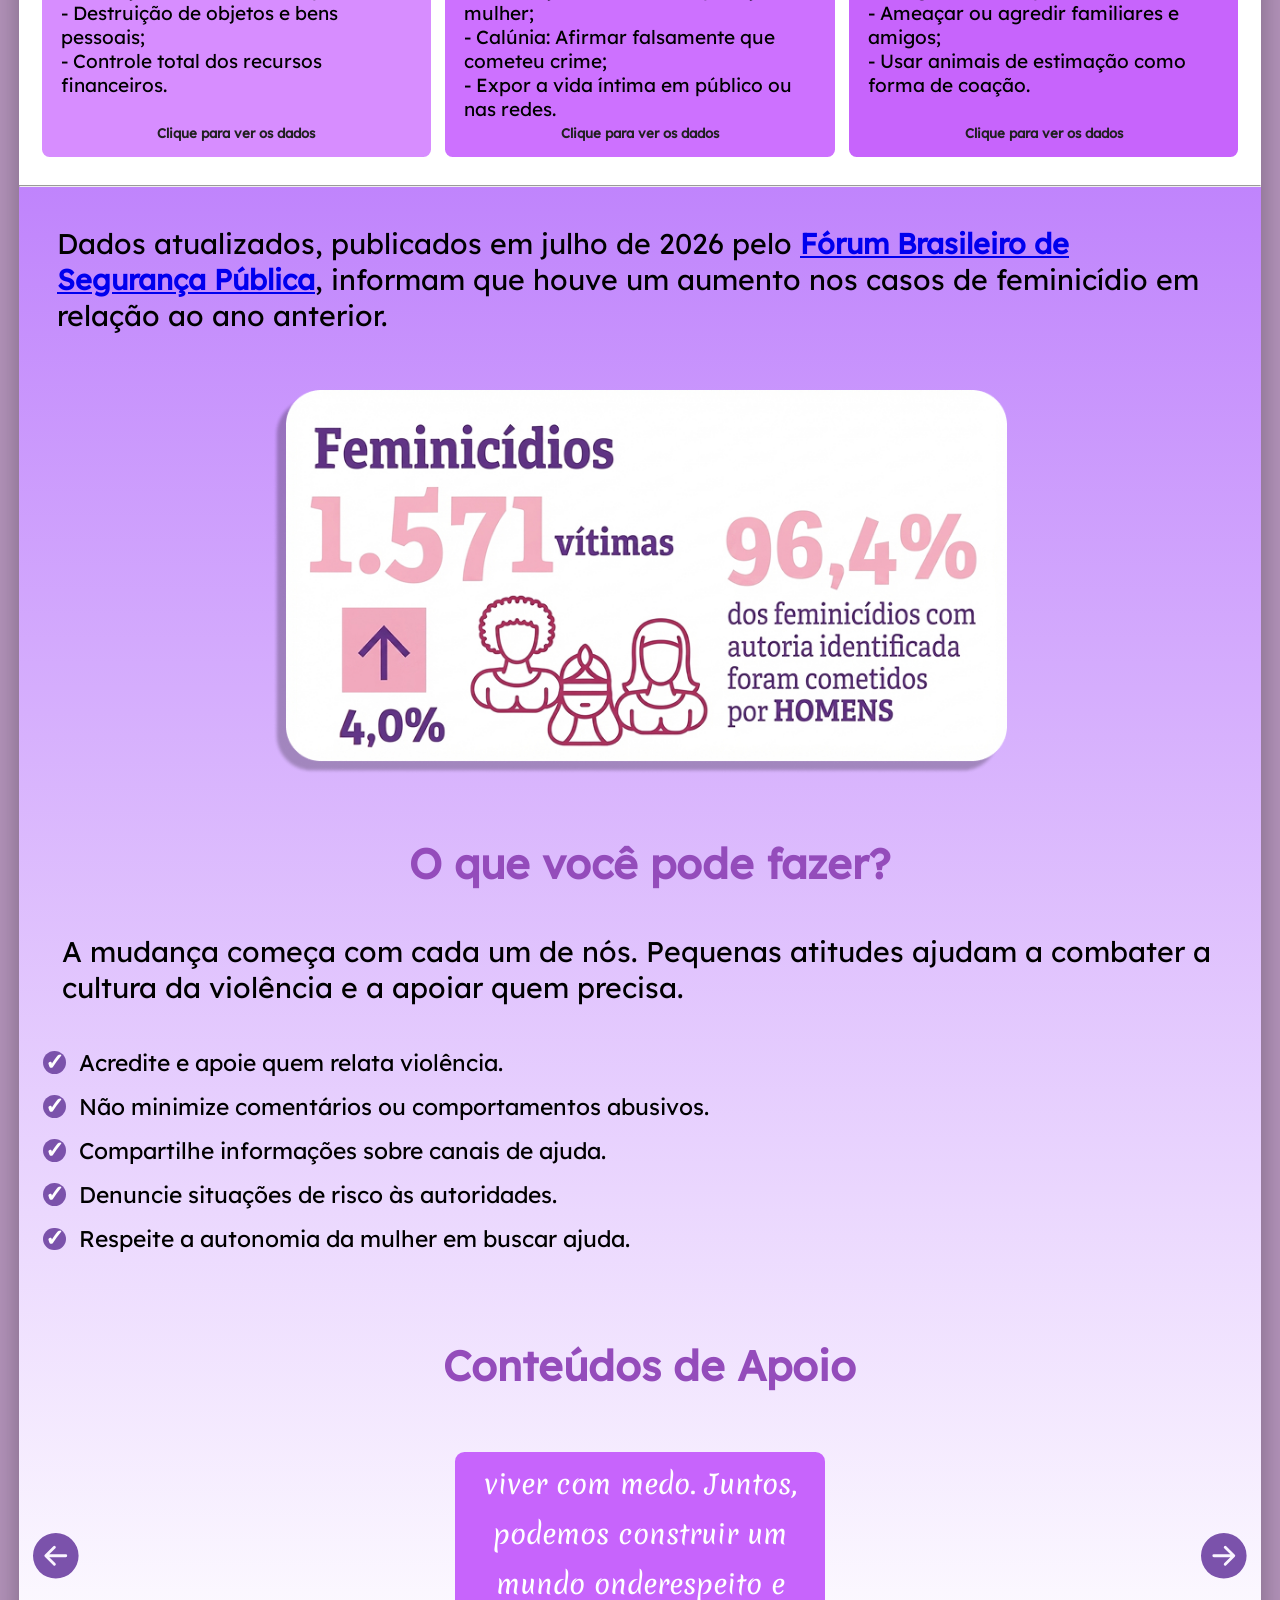
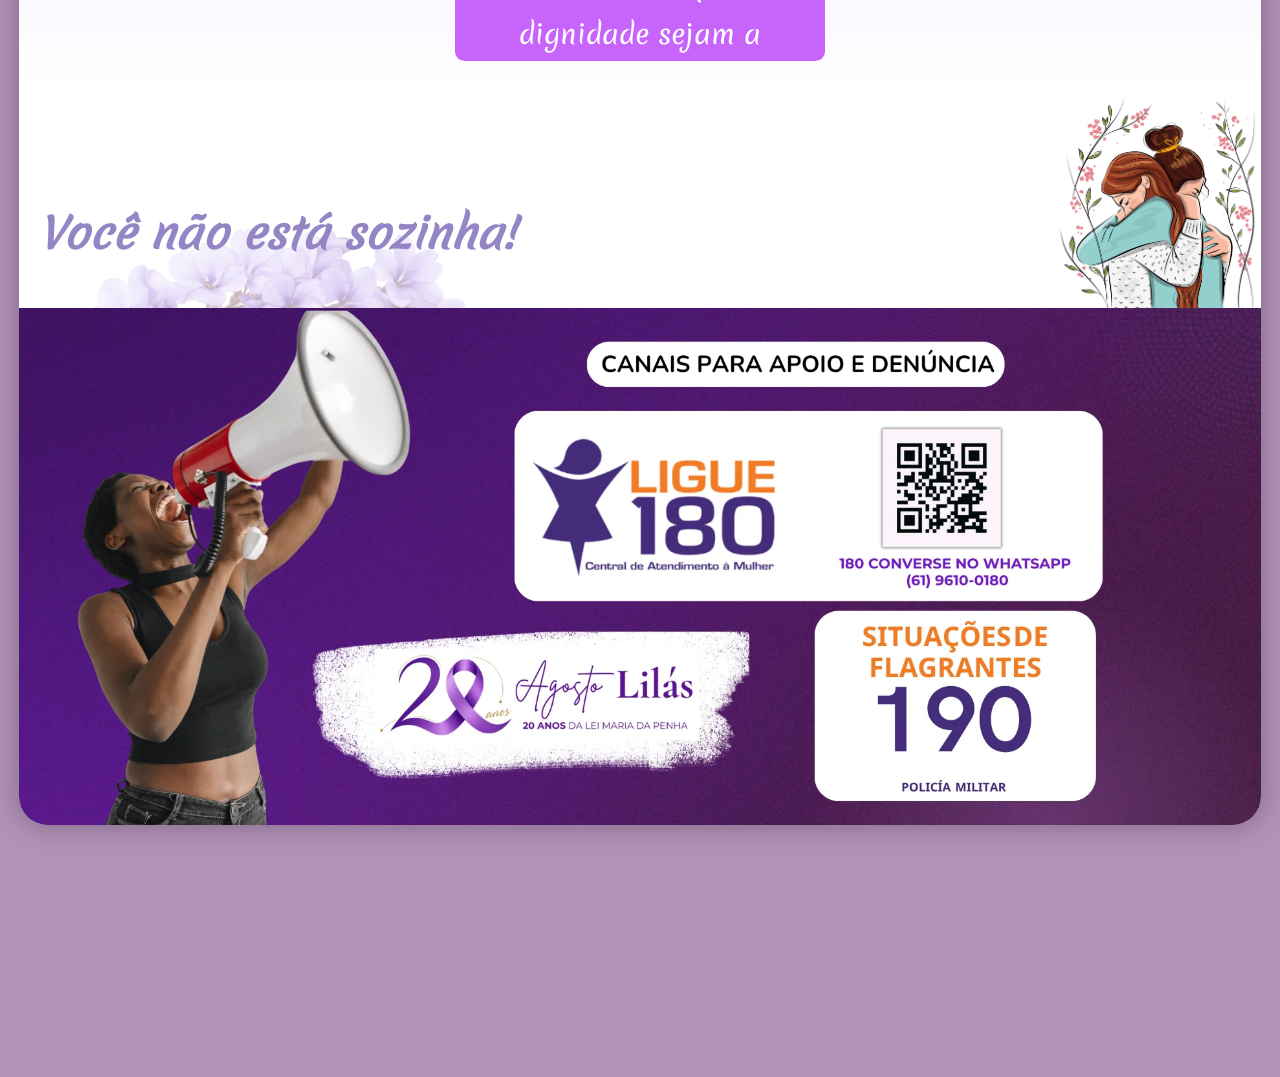
==== commit e47764d0: "Atualização de CSS e troca de fontes." ====
--- a/index.html
+++ b/index.html
@@ -10,303 +10,310 @@
 </head>
 
 <body>
-    <header>
-        <section class="head-img">
-            <img src="./img/header.png" class="header"
-                alt="Imagem que diz sobre os 20 anos da lei Maria da Penha e sobre o Agosto Lilás.">
-        </section>
-        <h1> O que é Agosto Lilás?</h1>
-        <p>O Agosto Lilás é uma campanha nacional de conscientização criada para prevenir e combater a violência
-            doméstica e familiar contra a mulher. O mês foi escolhido em referência ao aniversário da Lei Maria da Penha
-            (Lei nº 11.340/2006), que foi sancionada em 7 de agosto de 2006.</p>
-        <p>A Lei Maria da Penha (Lei nº 11.340/2006) é o principal marco legal do Brasil para coibir e prevenir a
-            violência doméstica e familiar contra a mulher. Ela transformou a segurança pública ao definir que a
-            agressão no lar não é um assunto particular, mas sim um crime grave contra os direitos humanos.</p>
-    </header>
-    <main>
-        <h2>Tipos de violência</h2>
-        <section class="violencias">
-
-            <!-- FÍSICA -->
-            <div class="card">
-                <div class="card-inner">
-
-                    <div class="card-front" id="fisica">
-                        <h2>Física</h2>
-                        <span>
-                            - Tortura;<br>
-                            - Espancamento;<br>
-                            - Estrangulamento ou sufocamento;<br>
-                            - Atirar objetos, apertar os braços;<br>
-                            - Lesões com objetos cortantes ou perfurantes;<br>
-                            - Ferimentos causados por queimaduras ou armas de fogo.
-                        </span>
-
-                        <span class="toknow">Clique para ver os dados</span>
-                    </div>
-
-                    <div class="card-back">
-                        <img src="./img/violencia-fisica.png" alt="Representação da violência física.">
-                    </div>
-
-                </div>
+    <div class="conteiner-pagina">
+        <header>
+            <section class="head-img">
+                <img src="./img/header.png" class="header"
+                    alt="Imagem que diz sobre os 20 anos da lei Maria da Penha e sobre o Agosto Lilás.">
+            </section>
+            <h1> O que é Agosto Lilás?</h1>
+            <p>O Agosto Lilás é uma campanha nacional de conscientização criada para prevenir e combater a violência
+                doméstica e familiar contra a mulher. O mês foi escolhido em referência ao aniversário da Lei Maria da
+                Penha
+                (Lei nº 11.340/2006), que foi sancionada em 7 de agosto de 2006.</p>
+            <p>A Lei Maria da Penha (Lei nº 11.340/2006) é o principal marco legal do Brasil para coibir e prevenir a
+                violência doméstica e familiar contra a mulher. Ela transformou a segurança pública ao definir que a
+                agressão no lar não é um assunto particular, mas sim um crime grave contra os direitos humanos.</p>
+        </header>
+        <main>
+            <h2>Tipos de violência</h2>
+            <section class="violencias">
+
+                <!-- FÍSICA -->
+                <div class="card">
+                    <div class="card-inner">
+
+                        <div class="card-front" id="fisica">
+                            <h2>Física</h2>
+                            <span>
+                                - Tortura;<br>
+                                - Espancamento;<br>
+                                - Estrangulamento ou sufocamento;<br>
+                                - Atirar objetos, apertar os braços;<br>
+                                - Lesões com objetos cortantes ou perfurantes;<br>
+                                - Ferimentos causados por queimaduras ou armas de fogo.
+                            </span>
+
+                            <span class="toknow">Clique para ver os dados</span>
+                        </div>
+
+                        <div class="card-back">
+                            <img src="./img/violencia-fisica.png" alt="Representação da violência física.">
+                        </div>
+
+                    </div>
+                </div>
+
+                <!-- PSICOLÓGICA -->
+                <div class="card">
+                    <div class="card-inner">
+
+                        <div class="card-front" id="psicologica">
+                            <h2>Psicológica</h2>
+                            <span>
+                                - Chantagem e perseguição;<br>
+                                - Isolamento de amigos e familiares;<br>
+                                - Controle de ações, crenças e decisões;<br>
+                                - Ridicularizar e desvalorizar a mulher;<br>
+                                - Ameaças, humilhação e contrangimentos.
+                            </span>
+
+                            <span class="toknow">Clique para ver os dados</span>
+                        </div>
+
+                        <div class="card-back">
+                            <img src="./img/violencia-psicologica.png" alt="Representação da violência psicológica.">
+                        </div>
+
+                    </div>
+                </div>
+
+                <!-- SEXUAL -->
+                <div class="card">
+                    <div class="card-inner">
+
+                        <div class="card-front" id="sexual">
+                            <h2>Sexual</h2>
+                            <span>
+                                - Assédio e exploração sexual;<br>
+                                - Forçar matrimônio, gravidez ou aborto;<br>
+                                - Impedir o uso de métodos contraceptivos;<br>
+                                - Forçar prostituição por coação ou ameaça;<br>
+                                - Relação sexual forçada ou sem consentimento.
+                            </span>
+
+                            <span class="toknow">Clique para ver os dados</span>
+                        </div>
+
+                        <div class="card-back">
+                            <img src="./img/violencia-sexual.png" alt="Representação da violência sexual.">
+                        </div>
+
+                    </div>
+                </div>
+                <!-- PATRIMONIAL -->
+                <div class="card">
+                    <div class="card-inner">
+
+                        <div class="card-front" id="patrimonial">
+                            <h2>Patrimonial</h2>
+                            <span>
+                                - Subtração de dinheiro ou bens;<br>
+                                - Retenção de documentos pessoais;<br>
+                                - Destruição de objetos e bens pessoais;<br>
+                                - Controle total dos recursos financeiros.
+                            </span>
+
+                            <span class="toknow">Clique para ver os dados</span>
+                        </div>
+
+                        <div class="card-back">
+                            <img src="./img/violencia-patrimonial.png" alt="Representação da violência patrimonial.">
+                        </div>
+
+                    </div>
+                </div>
+                <!-- MORAL -->
+                <div class="card">
+                    <div class="card-inner">
+
+                        <div class="card-front" id="moral">
+                            <h2>Moral</h2>
+                            <span>
+                                - Injúria: Ofender a dignidade ou o decoro;<br>
+                                - Difamação: Ofender a reputação da mulher;<br>
+                                - Calúnia: Afirmar falsamente que cometeu crime;<br>
+                                - Expor a vida íntima em público ou nas redes.
+                            </span>
+
+                            <span class="toknow">Clique para ver os dados</span>
+                        </div>
+
+                        <div class="card-back">
+                            <img src="./img/violencia-moral.png" alt="Representação da violência moral.">
+                        </div>
+
+                    </div>
+                </div>
+                <!-- VICÁRIA -->
+                <div class="card">
+                    <div class="card-inner">
+
+                        <div class="card-front" id="vicaria">
+                            <h2>Vicária</h2>
+                            <span>
+                                - Afastar ou alienar os filhos da mãe;<br>
+                                - Atingir a mulher por meio dos filhos;<br>
+                                - Ameaçar ou agredir familiares e amigos;<br>
+                                - Usar animais de estimação como forma de coação.
+                            </span>
+
+                            <span class="toknow">Clique para ver os dados</span>
+                        </div>
+
+                        <div class="card-back">
+                            <img src="./img/violencia-vicaria.png" alt="Representação da violência vicária.">
+                        </div>
+
+                    </div>
+                </div>
+
+            </section>
+            <hr>
+            <div class="gradient">
+                <section class="feminicidio">
+                    <p>Dados atualizados, publicados em julho de 2026 pelo <a
+                            href="https://forumseguranca.org.br/wp-content/uploads/2026/07/anuario-2026.pdf"
+                            target="_blank"><strong>Fórum Brasileiro de Segurança Pública</strong></a>, informam que
+                        houve
+                        um aumento nos casos de feminicídio em relação ao ano anterior.
+                    </p>
+                    <img src="./img/feminicidio.png"
+                        alt="Infográfico: 1.571 vítimas de feminicídio, representando um aumento de 4% em relação ao ano anterior. 96,4% dos casos com autoria identificada foram cometidos por homens.">
+                </section>
+                <div class="container-principal">
+                    <section class="contents">
+                        <div class="col-esquerda">
+                            <h2>O que você pode fazer?</h2>
+                            <p>A mudança começa com cada um de nós. Pequenas atitudes ajudam a combater a cultura da
+                                violência e
+                                a
+                                apoiar quem precisa.</p><br>
+
+                            <ul class="lista-acoes">
+                                <li>
+                                    <span class="icone-check">✓</span>
+                                    <span class="acoes">Acredite e apoie quem relata violência.</span>
+                                </li>
+                                <li>
+                                    <span class="icone-check">✓</span>
+                                    <span class="acoes">Não minimize comentários ou comportamentos abusivos.</span>
+                                </li>
+                                <li>
+                                    <span class="icone-check">✓</span>
+                                    <span class="acoes">Compartilhe informações sobre canais de ajuda.</span>
+                                </li>
+                                <li>
+                                    <span class="icone-check">✓</span>
+                                    <span class="acoes">Denuncie situações de risco às autoridades.</span>
+                                </li>
+                                <li>
+                                    <span class="icone-check">✓</span>
+                                    <span class="acoes">Respeite a autonomia da mulher em buscar ajuda.</span>
+                                </li>
+                            </ul>
+                        </div>
+                    </section>
+                    <section class="painel-conteudos">
+                        <h3>Conteúdos de Apoio</h3>
+
+                        <div class="carrossel-wrapper">
+
+                            <!-- Botão Anterior -->
+                            <svg id="btn-anterior" xmlns="http://www.w3.org/2000/svg" width="64" height="64"
+                                fill="currentColor" class="bi bi-arrow-left-circle-fill" viewBox="0 0 16 16">
+                                <path
+                                    d="M8 0a8 8 0 1 0 0 16A8 8 0 0 0 8 0m3.5 7.5a.5.5 0 0 1 0 1H5.707l2.147 2.146a.5.5 0 0 1-.708.708l-3-3a.5.5 0 0 1 0-.708l3-3a.5.5 0 1 1 .708.708L5.707 7.5z" />
+                            </svg>
+
+                            <div class="grid-content" id="slider-cards">
+
+                                <!-- CARD 1: Frase Motivacional (Link para página de frases) -->
+                                <div class="card-content ativo">
+                                    <div class="card-text">
+                                        <span>Nenhuma mulher deveria viver com medo. Juntos, podemos construir um mundo
+                                            onderespeito
+                                            e dignidade sejam a norma.
+                                        </span>
+                                    </div>
+                                </div>
+
+                                <!-- CARD 2: Link para o site falando sobre a história de Maria da Penha -->
+                                <div class="card-content">
+                                    <a href="https://www.institutomariadapenha.org.br/quem-e-maria-da-penha.html"
+                                        target="_blank" rel="noopener noreferrer"></a>
+                                    <div class="card-link">
+                                        <img src="./img/contents/maria-da-penha.png" id="maria-da-penha"
+                                            title="Clique para acessar a página!">
+                                    </div>
+                                </div>
+
+                                <!-- CARD 3: Vídeo sobre o Ciclo da Violência -->
+                                <div class="card-content">
+                                    <a href="https://www.youtube.com/watch?v=BNo3cy9uW_4" target="_blank"
+                                        rel="noopener noreferrer"></a>
+                                    <div class="card-video">
+                                        <img src="./img/contents/ciclo-da-violencia.png" id="ciclo-da-violencia"
+                                            title="CICLO DE VIOLÊNCIA | Plataforma Mulher Segura. Clique para assistir o vídeo!">
+                                    </div>
+                                </div>
+
+                                <!-- CARD 4: Vídeo sobre o Ciclo da Violência -->
+                                <div class="card-content">
+                                    <a href="https://www.youtube.com/watch?v=c5mUGG_0A6E" target="_blank"
+                                        rel="noopener noreferrer"></a>
+                                    <div class="card-video">
+                                        <img src="./img/contents/jornal-da-cidade.png" id="jornal-da-cidade"
+                                            title="História de superação da violência contra a mulher. Clique para assistir o vídeo!">
+                                    </div>
+                                </div>
+
+                                <!-- CARD 5: Vídeo sobre o Ciclo da Violência -->
+                                <div class="card-content">
+                                    <a href="https://www.youtube.com/watch?v=gOvY5MzY60E" target="_blank"
+                                        rel="noopener noreferrer"></a>
+                                    <div class="card-video">
+                                        <img src="./img/contents/video-mp.png" id="video-mp"
+                                            title="Proteger as mulheres é um compromisso de toda a sociedade. Clique para assistir o vídeo!">
+                                    </div>
+                                </div>
+
+                                <!-- CARD 6: Vídeo sobre o Ciclo da Violência -->
+                                <div class="card-content">
+                                    <a href="https://www.youtube.com/watch?v=9p9D1wY1yAU" target="_blank"
+                                        rel="noopener noreferrer"></a>
+                                    <div class="card-video">
+                                        <img src="./img/contents/violencia-domestica.png" id="violencia-domestica"
+                                            title="O relato de uma vítima da violência doméstica: 'Eu me achava culpada' Clique para assistir o vídeo!">
+                                    </div>
+                                </div>
+
+                            </div>
+                            <!-- Botão Próximo -->
+                            <svg id="btn-proximo" xmlns="http://www.w3.org/2000/svg" width="64" height="64"
+                                fill="currentColor" class="bi bi-arrow-right-circle-fill" viewBox="0 0 16 16">
+                                <path
+                                    d="M8 0a8 8 0 1 1 0 16A8 8 0 0 1 8 0M4.5 7.5a.5.5 0 0 0 0 1h5.793l-2.147 2.146a.5.5 0 0 0 .708.708l3-3a.5.5 0 0 0 0-.708l-3-3a.5.5 0 1 0-.708.708L10.293 7.5z" />
+                            </svg>
+                        </div>
+                    </section>
+                </div>
+
             </div>
 
-            <!-- PSICOLÓGICA -->
-            <div class="card">
-                <div class="card-inner">
-
-                    <div class="card-front" id="psicologica">
-                        <h2>Psicológica</h2>
-                        <span>
-                            - Chantagem e perseguição;<br>
-                            - Isolamento de amigos e familiares;<br>
-                            - Controle de ações, crenças e decisões;<br>
-                            - Ridicularizar e desvalorizar a mulher;<br>
-                            - Ameaças, humilhação e contrangimentos.
-                        </span>
-
-                        <span class="toknow">Clique para ver os dados</span>
-                    </div>
-
-                    <div class="card-back">
-                        <img src="./img/violencia-psicologica.png" alt="Representação da violência psicológica.">
-                    </div>
-
-                </div>
+        </main>
+        <footer>
+            <div class="banner">
+                <img src="./img/flor roxa.png" class="flor">
+
+                <h1 style="color: #9486C5;">Você não está sozinha! </h1>
+
+                <img src="./img/mulheres-hug.png" class="hug">
             </div>
-
-            <!-- SEXUAL -->
-            <div class="card">
-                <div class="card-inner">
-
-                    <div class="card-front" id="sexual">
-                        <h2>Sexual</h2>
-                        <span>
-                            - Assédio e exploração sexual;<br>
-                            - Forçar matrimônio, gravidez ou aborto;<br>
-                            - Impedir o uso de métodos contraceptivos;<br>
-                            - Forçar prostituição por coação ou ameaça;<br>
-                            - Relação sexual forçada ou sem consentimento.
-                        </span>
-
-                        <span class="toknow">Clique para ver os dados</span>
-                    </div>
-
-                    <div class="card-back">
-                        <img src="./img/violencia-sexual.png" alt="Representação da violência sexual.">
-                    </div>
-
-                </div>
-            </div>
-            <!-- PATRIMONIAL -->
-            <div class="card">
-                <div class="card-inner">
-
-                    <div class="card-front" id="patrimonial">
-                        <h2>Patrimonial</h2>
-                        <span>
-                            - Subtração de dinheiro ou bens;<br>
-                            - Retenção de documentos pessoais;<br>
-                            - Destruição de objetos e bens pessoais;<br>
-                            - Controle total dos recursos financeiros.
-                        </span>
-
-                        <span class="toknow">Clique para ver os dados</span>
-                    </div>
-
-                    <div class="card-back">
-                        <img src="./img/violencia-patrimonial.png" alt="Representação da violência patrimonial.">
-                    </div>
-
-                </div>
-            </div>
-            <!-- MORAL -->
-            <div class="card">
-                <div class="card-inner">
-
-                    <div class="card-front" id="moral">
-                        <h2>Moral</h2>
-                        <span>
-                            - Injúria: Ofender a dignidade ou o decoro;<br>
-                            - Difamação: Ofender a reputação da mulher;<br>
-                            - Calúnia: Afirmar falsamente que cometeu crime;<br>
-                            - Expor a vida íntima em público ou nas redes.
-                        </span>
-
-                        <span class="toknow">Clique para ver os dados</span>
-                    </div>
-
-                    <div class="card-back">
-                        <img src="./img/violencia-moral.png" alt="Representação da violência moral.">
-                    </div>
-
-                </div>
-            </div>
-            <!-- VICÁRIA -->
-            <div class="card">
-                <div class="card-inner">
-
-                    <div class="card-front" id="vicaria">
-                        <h2>Vicária</h2>
-                        <span>
-                            - Afastar ou alienar os filhos da mãe;<br>
-                            - Atingir a mulher por meio dos filhos;<br>
-                            - Ameaçar ou agredir familiares e amigos;<br>
-                            - Usar animais de estimação como forma de coação.
-                        </span>
-
-                        <span class="toknow">Clique para ver os dados</span>
-                    </div>
-
-                    <div class="card-back">
-                        <img src="./img/violencia-vicaria.png" alt="Representação da violência vicária.">
-                    </div>
-
-                </div>
-            </div>
-
-        </section>
-        <hr>
-        <div class="gradient">
-            <section class="feminicidio">
-                <p>Dados atualizados, publicados em julho de 2026 pelo <a
-                        href="https://forumseguranca.org.br/wp-content/uploads/2026/07/anuario-2026.pdf"
-                        target="_blank"><strong>Fórum Brasileiro de Segurança Pública</strong></a>, informam que houve
-                    um aumento nos casos de feminicídio em relação ao ano anterior.
-                </p>
-                <img src="./img/feminicidio.png"
-                    alt="Infográfico: 1.571 vítimas de feminicídio, representando um aumento de 4% em relação ao ano anterior. 96,4% dos casos com autoria identificada foram cometidos por homens.">
-            </section>
-            <div class="container-principal">
-                <section class="contents">
-                    <div class="col-esquerda">
-                        <h2>O que você pode fazer?</h2>
-                        <p>A mudança começa com cada um de nós. Pequenas atitudes ajudam a combater a cultura da
-                            violência e
-                            a
-                            apoiar quem precisa.</p><br>
-
-                        <ul class="lista-acoes">
-                            <li>
-                                <span class="icone-check">✓</span>
-                                <span class="acoes">Acredite e apoie quem relata violência.</span>
-                            </li>
-                            <li>
-                                <span class="icone-check">✓</span>
-                                <span class="acoes">Não minimize comentários ou comportamentos abusivos.</span>
-                            </li>
-                            <li>
-                                <span class="icone-check">✓</span>
-                                <span class="acoes">Compartilhe informações sobre canais de ajuda.</span>
-                            </li>
-                            <li>
-                                <span class="icone-check">✓</span>
-                                <span class="acoes">Denuncie situações de risco às autoridades.</span>
-                            </li>
-                            <li>
-                                <span class="icone-check">✓</span>
-                                <span class="acoes">Respeite a autonomia da mulher em buscar ajuda.</span>
-                            </li>
-                        </ul>
-                    </div>
-                </section>
-                <section class="painel-conteudos">
-                    <h3>Conteúdos de Apoio</h3>
-
-                    <div class="grid-content" id="slider-cards">
-
-                        <!-- CARD 1: Frase Motivacional (Link para página de frases) -->
-                        <div class="card-content ativo">
-                            <div class="card-text">
-                                <span>Nenhuma mulher deveria viver com medo. Juntos, podemos construir um mundo
-                                    onderespeito
-                                    e dignidade sejam a norma.
-                                </span>
-                            </div>
-                        </div>
-
-                        <!-- CARD 2: Link para o site falando sobre a história de Maria da Penha -->
-                        <div class="card-content">
-                            <a href="https://www.institutomariadapenha.org.br/quem-e-maria-da-penha.html"
-                                target="_blank" rel="noopener noreferrer"></a>
-                            <div class="card-link">
-                                <img src="./img/contents/maria-da-penha.png" id="maria-da-penha"
-                                    title="Clique para acessar a página!">
-                            </div>
-                        </div>
-
-                        <!-- CARD 3: Vídeo sobre o Ciclo da Violência -->
-                        <div class="card-content">
-                            <a href="https://www.youtube.com/watch?v=BNo3cy9uW_4" target="_blank"
-                                rel="noopener noreferrer"></a>
-                            <div class="card-video">
-                                <img src="./img/contents/ciclo-da-violencia.png" id="ciclo-da-violencia"
-                                    title="CICLO DE VIOLÊNCIA | Plataforma Mulher Segura. Clique para assistir o vídeo!">
-                            </div>
-                        </div>
-
-                        <!-- CARD 4: Vídeo sobre o Ciclo da Violência -->
-                        <div class="card-content">
-                            <a href="https://www.youtube.com/watch?v=c5mUGG_0A6E" target="_blank"
-                                rel="noopener noreferrer"></a>
-                            <div class="card-video">
-                                <img src="./img/contents/jornal-da-cidade.png" id="jornal-da-cidade"
-                                    title="História de superação da violência contra a mulher. Clique para assistir o vídeo!">
-                            </div>
-                        </div>
-
-                        <!-- CARD 5: Vídeo sobre o Ciclo da Violência -->
-                        <div class="card-content">
-                            <a href="https://www.youtube.com/watch?v=gOvY5MzY60E" target="_blank"
-                                rel="noopener noreferrer"></a>
-                            <div class="card-video">
-                                <img src="./img/contents/video-mp.png" id="video-mp"
-                                    title="Proteger as mulheres é um compromisso de toda a sociedade. Clique para assistir o vídeo!">
-                            </div>
-                        </div>
-
-                        <!-- CARD 6: Vídeo sobre o Ciclo da Violência -->
-                        <div class="card-content">
-                            <a href="https://www.youtube.com/watch?v=9p9D1wY1yAU" target="_blank"
-                                rel="noopener noreferrer"></a>
-                            <div class="card-video">
-                                <img src="./img/contents/violencia-domestica.png" id="violencia-domestica"
-                                    title="O relato de uma vítima da violência doméstica: 'Eu me achava culpada' Clique para assistir o vídeo!">
-                            </div>
-                        </div>
-
-                    </div>
-                    <div class="carrossel-controller">
-                        <!-- Botão Anterior -->
-                        <svg id="btn-anterior" xmlns="http://www.w3.org/2000/svg" width="64" height="64"
-                            fill="currentColor" class="bi bi-arrow-left-circle-fill" viewBox="0 0 16 16">
-                            <path
-                                d="M8 0a8 8 0 1 0 0 16A8 8 0 0 0 8 0m3.5 7.5a.5.5 0 0 1 0 1H5.707l2.147 2.146a.5.5 0 0 1-.708.708l-3-3a.5.5 0 0 1 0-.708l3-3a.5.5 0 1 1 .708.708L5.707 7.5z" />
-                        </svg>
-                        <!-- Botão Próximo -->
-                        <svg id="btn-proximo" xmlns="http://www.w3.org/2000/svg" width="64" height="64"
-                            fill="currentColor" class="bi bi-arrow-right-circle-fill" viewBox="0 0 16 16">
-                            <path
-                                d="M8 0a8 8 0 1 1 0 16A8 8 0 0 1 8 0M4.5 7.5a.5.5 0 0 0 0 1h5.793l-2.147 2.146a.5.5 0 0 0 .708.708l3-3a.5.5 0 0 0 0-.708l-3-3a.5.5 0 1 0-.708.708L10.293 7.5z" />
-                        </svg>
-                </section>
-            </div>
-
-        </div>
-        </div>
-    </main>
-    <footer>
-        <div class="banner">
-            <img src="./img/flor roxa.png" class="flor">
-
-            <h1 style="color: #9486C5;">Você não está sozinha! </h1>
-
-            <img src="./img/mulheres-hug.png" class="hug">
-        </div>
-        <img src="./img/cta-180.png" class="cta">
-    </footer>
-    <script src="./js/index.js"></script>
+            <img src="./img/cta-180.png" class="cta">
+        </footer>
+        <script src="./js/index.js"></script>
+    </div>
 </body>
 
 </html>
--- a/css/index.css
+++ b/css/index.css
@@ -6,21 +6,31 @@
 }
 
 @font-face {
-    font-family: 'ArchivoText';
-    src: url('../fonts/Archivo-Regular.ttf') format('truetype');
+    font-family: 'Lexend';
+    src: url('../fonts/Lexend-VariableFont_wght.ttf') format('truetype');
     font-weight: normal;
-    font-size: normal;
+    font-style: normal;
 }
 
 html {
     background-color: #b292b9;
-    zoom: 75%;
+    zoom: 95%;
 }
 
 body {
+    background-color: #b292b9;
+    padding: 40px 20px;
+    margin: 0;
+}
+
+.conteiner-pagina {
     max-width: 1600px;
     margin: 0 auto;
     background-color: #FFFFFF;
+    box-shadow: 0px 0px 30px rgba(0, 0, 0, 0.3);
+    min-height: 100vh;
+    border-radius: 30px;
+    overflow: hidden;
 }
 
 .gradient {
@@ -77,7 +87,7 @@
 h2,
 h3 {
     color: rgb(148, 76, 187);
-    font-family: 'MeriendaTitle', sans-serif;
+    font-family: 'Lexend', sans-serif;
     font-size: 44px;
     margin-left: 20px;
     padding: 10px;
@@ -113,14 +123,14 @@
 }
 
 p {
-    font-family: 'ArchivoText', sans-serif;
+    font-family: 'Lexend', sans-serif;
     font-size: 30px;
     margin-left: 30px;
     margin-right: 30px;
 }
 
 .icone-check {
-    margin-left: 50px;
+    margin-left: 25px;
 }
 
 .feminicidio {
@@ -131,12 +141,19 @@
 }
 
 .feminicidio img {
-    width: 80%;
+    width: 60%;
     padding: 10px;
     margin-top: 20px;
 }
 
-/* Organiza o espaço de cada linha da lista */
+.col-esquerda h2 {
+    text-align: center;
+}
+
+.painel-conteudos h3 {
+    text-align: center;
+}
+
 .lista-acoes li {
     display: flex;
     align-items: center;
@@ -146,7 +163,7 @@
 }
 
 .acoes {
-    font-family: 'ArchivoText', sans-serif;
+    font-family: 'Lexend', sans-serif;
     font-size: 28px;
 }
 
@@ -163,6 +180,7 @@
     margin: auto;
     padding: 0 24px;
     box-sizing: border-box;
+    justify-content: center;
 }
 
 .violencias .toknow {
@@ -171,14 +189,17 @@
     display: block;
     font-size: 14px;
     text-align: center;
-    padding: 0px;
+    position: absolute;
+    bottom: 15px;
+    left: 0;
+    right: 0;
     margin-top: auto;
 }
 
 .card {
     width: 100%;
     max-width: 100%;
-    height: 264px;
+    height: 320px;
     perspective: 1000px;
     cursor: pointer;
     transition: transform 0.4s ease;
@@ -213,14 +234,15 @@
 .card-front {
     padding: 14px 20px;
     box-sizing: border-box;
-    font-family: 'ArchivoText', sans-serif;
+    font-family: 'Lexend', sans-serif;
     display: flex;
     flex-direction: column;
+    justify-content: flex-start;
     height: 100%;
 }
 
 .card-front h2 {
-    font-family: 'MeriendaTitle', sans-serif;
+    font-family: 'Lexend', sans-serif;
     color: #000000;
     font-size: 26px;
     text-align: center;
@@ -286,8 +308,8 @@
     display: inline-flex;
     align-items: center;
     justify-content: center;
-    width: 24px;
-    height: 24px;
+    min-width: 24px;
+    min-height: 24px;
     background-color: #7b52ab;
     color: #ffffff;
     border-radius: 50%;
@@ -300,8 +322,7 @@
     flex-direction: row;
     justify-content: center;
     gap: 20px;
-    max-width: 1200px;
-    margin: 20px auto;
+    width: 100%;
     padding: 0 15px;
     box-sizing: border-box;
 }
@@ -361,13 +382,14 @@
     object-fit: cover;
 }
 
-.carrossel-controller {
-    display: flex;
-    justify-content: center; 
-    align-items: center;
+.carrossel-wrapper {
+    display: flex;
+    flex-direction: row;
+    align-items: center;
+    justify-content: center;
+    gap: 40px;
+    width: 100%;
     margin-top: 20px;
-    gap: 170px;
-    width: 100%;
 }
 
 .bi-arrow-left-circle-fill,
@@ -389,7 +411,97 @@
 
 
 /* Responsividade */
-@media(max-width: 1024px) {
+@media(max-width: 1294px) {
+    .container-principal {
+        display: grid;
+        grid-template-columns: 1fr;
+    }
+
+    .col-esquerda {
+        width: 100%;
+    }
+
+
+
+    .col-esquerda p {
+        margin-bottom: 10px;
+    }
+
+    .icone-check {
+        margin-left: 0px;
+        width: 24px;
+        height: 24px;
+    }
+
+    .lista-acoes {
+        margin-left: 10px;
+        padding: 0px;
+        width: 100%;
+    }
+
+    .lista-acoes li {
+        align-items: left;
+    }
+
+    .lista-acoes span {
+        font-size: 24px;
+    }
+
+    .grid-content,
+    .card-link,
+    .card-video {
+        width: 100%;
+        max-width: 390px;
+        height: 220px;
+        margin: 10px auto;
+        display: flex;
+        justify-content: center;
+        align-items: center;
+    }
+
+    .grid-content img,
+    .card-link img,
+    .card-video img {
+        width: 100%;
+        height: auto;
+    }
+
+    .painel-conteudos {
+        align-items: center;
+        margin-bottom: 20px;
+    }
+
+
+    .card-text span {
+        font-size: 28px;
+    }
+
+    .cta {
+        width: 100%;
+        height: auto;
+        display: block;
+    }
+
+    .banner {
+        height: 220px;
+        margin-top: 10px;
+    }
+
+    .flor {
+        left: -10px;
+        top: 100px;
+    }
+
+    .hug {
+        height: 100%;
+    }
+
+    .banner h1 {
+        font-size: 44px;
+    }
+}
+
+@media(max-width: 1134px) {
 
     #btn-anterior,
     #btn-proximo,
@@ -421,108 +533,22 @@
 
     .card {
         width: 100%;
-        max-width: 340px;
-        height: 280px;
+        max-width: 380px;
+        height: 320px;
         margin: 0 auto;
     }
 
     .violencias {
         grid-template-columns: repeat(2, 1fr);
-        gap:20px;
+        gap: 20px;
         flex-wrap: wrap;
         justify-content: center;
         max-width: 960px;
     }
 
-    .container-principal {
-        display: grid;
-        grid-template-columns: 1fr;
-    }
-
-    .col-esquerda {
-        width: 100%;
-    }
-
-    .col-esquerda p {
-        margin-bottom: 10px;
-    }
-
-    .icone-check {
-        margin-left: 0px;
-        width: 24px;
-        height: 24px;
-    }
-
-    .lista-acoes {
-        margin-left: 10px;
-        padding: 0px;
-        width: 100%;
-    }
-
-    .lista-acoes li {
-        align-items: left;
-    }
-
-    .lista-acoes span {
-        font-size: 24px;
-    }
-
-    .grid-content,
-    .card-link,
-    .card-video {
-        width: 100%;
-        max-width: 390px;
-        height: 220px;
-        margin: 10px auto;
-        display: flex;
-        justify-content: center;
-        align-items: center;
-    }
-
-    .grid-content img,
-    .card-link img,
-    .card-video img {
-        width: 100%;
-        height: auto;
-    }
-
-    .painel-conteudos {
-        align-items: center;
-        margin-bottom: 20px;
-    }
-
-
-    .card-text span {
-        font-size: 28px;
-    }
-
-    .cta {
-        width: 100%;
-        height: auto;
-        display: block;
-    }
-
-    .banner {
-        height: 220px;
-        margin-top: 10px;
-    }
-
-    .flor {
-        left: -10px;
-        top: 100px;
-    }
-
-    .hug {
-        height: 100%;
-    }
-
-    .banner h1 {
-        font-size: 44px;
-    }
-    
-}
-
-@media(max-width: 554px) {
+}
+
+@media(max-width: 784px) {
     .violencias {
         grid-template-columns: 1fr;
 
@@ -538,6 +564,6 @@
 
     .banner h1 {
         font-size: 30px;
-        
+
     }
 }
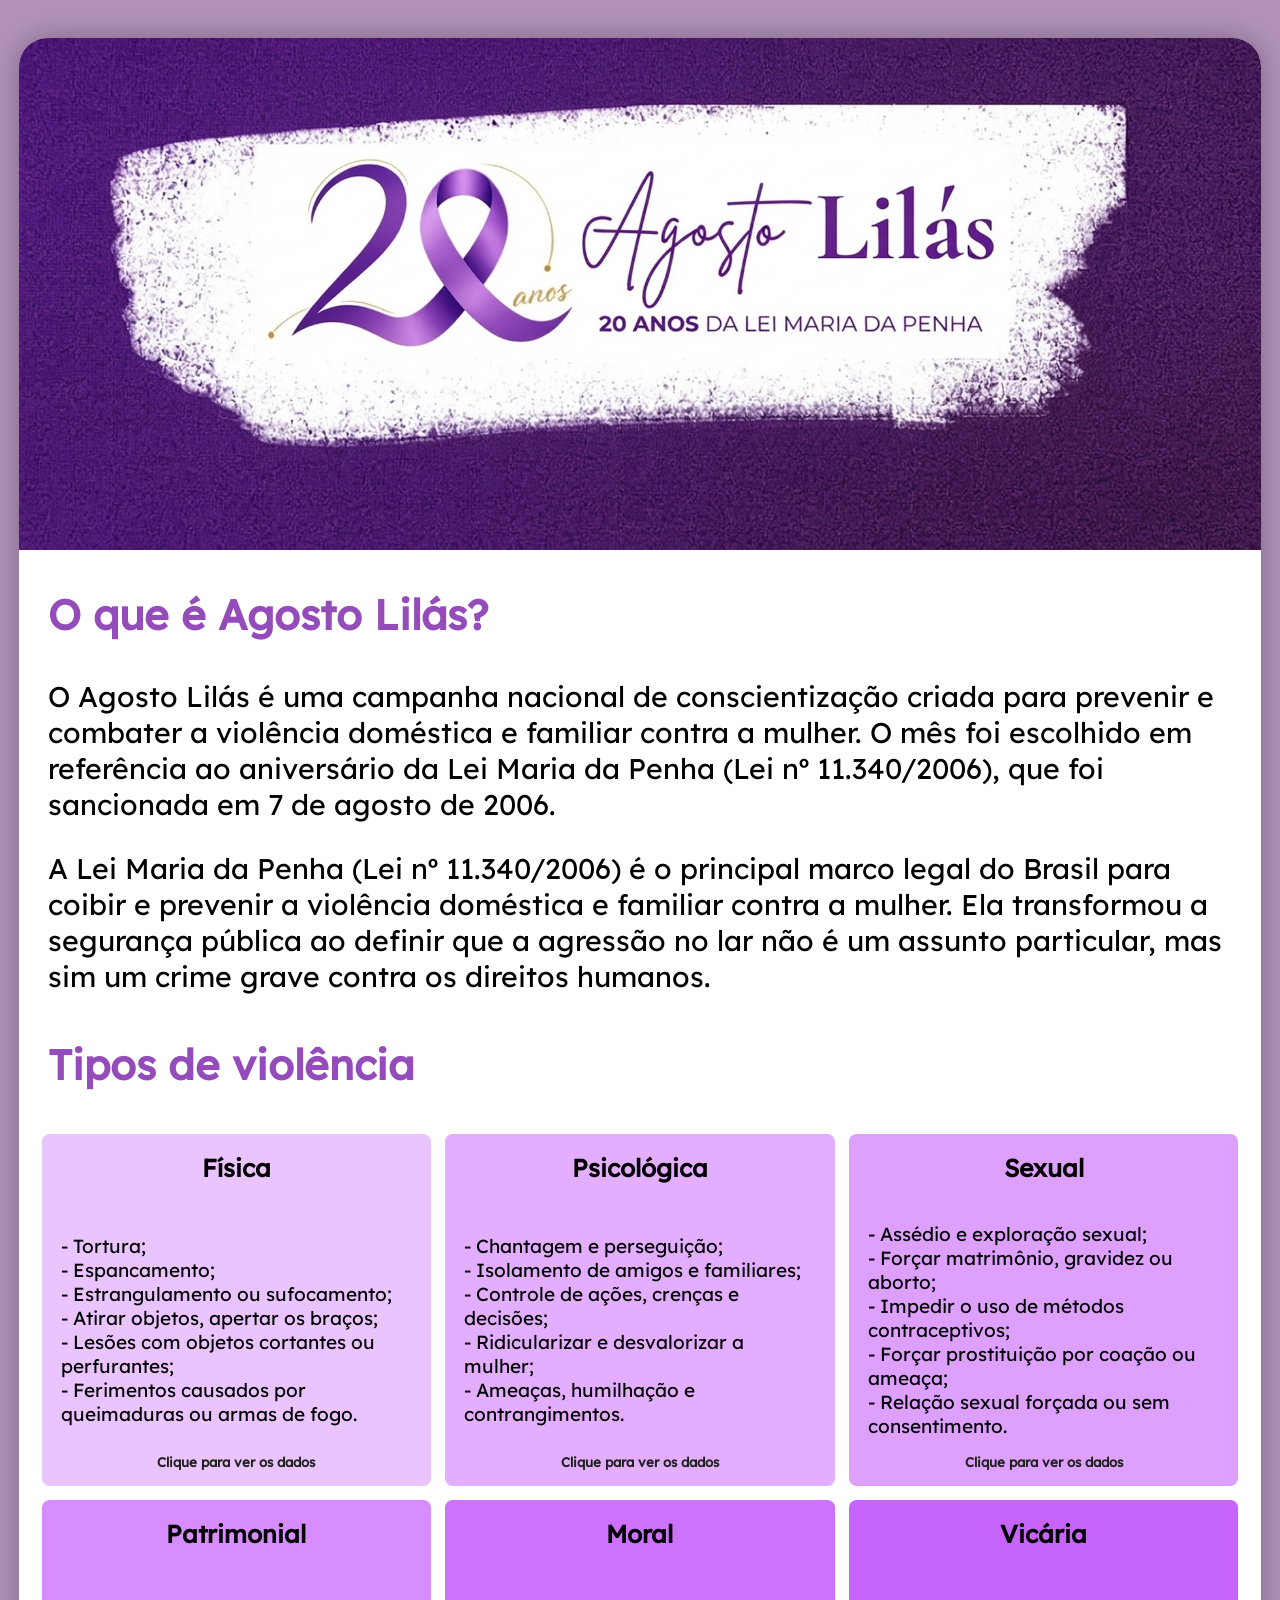
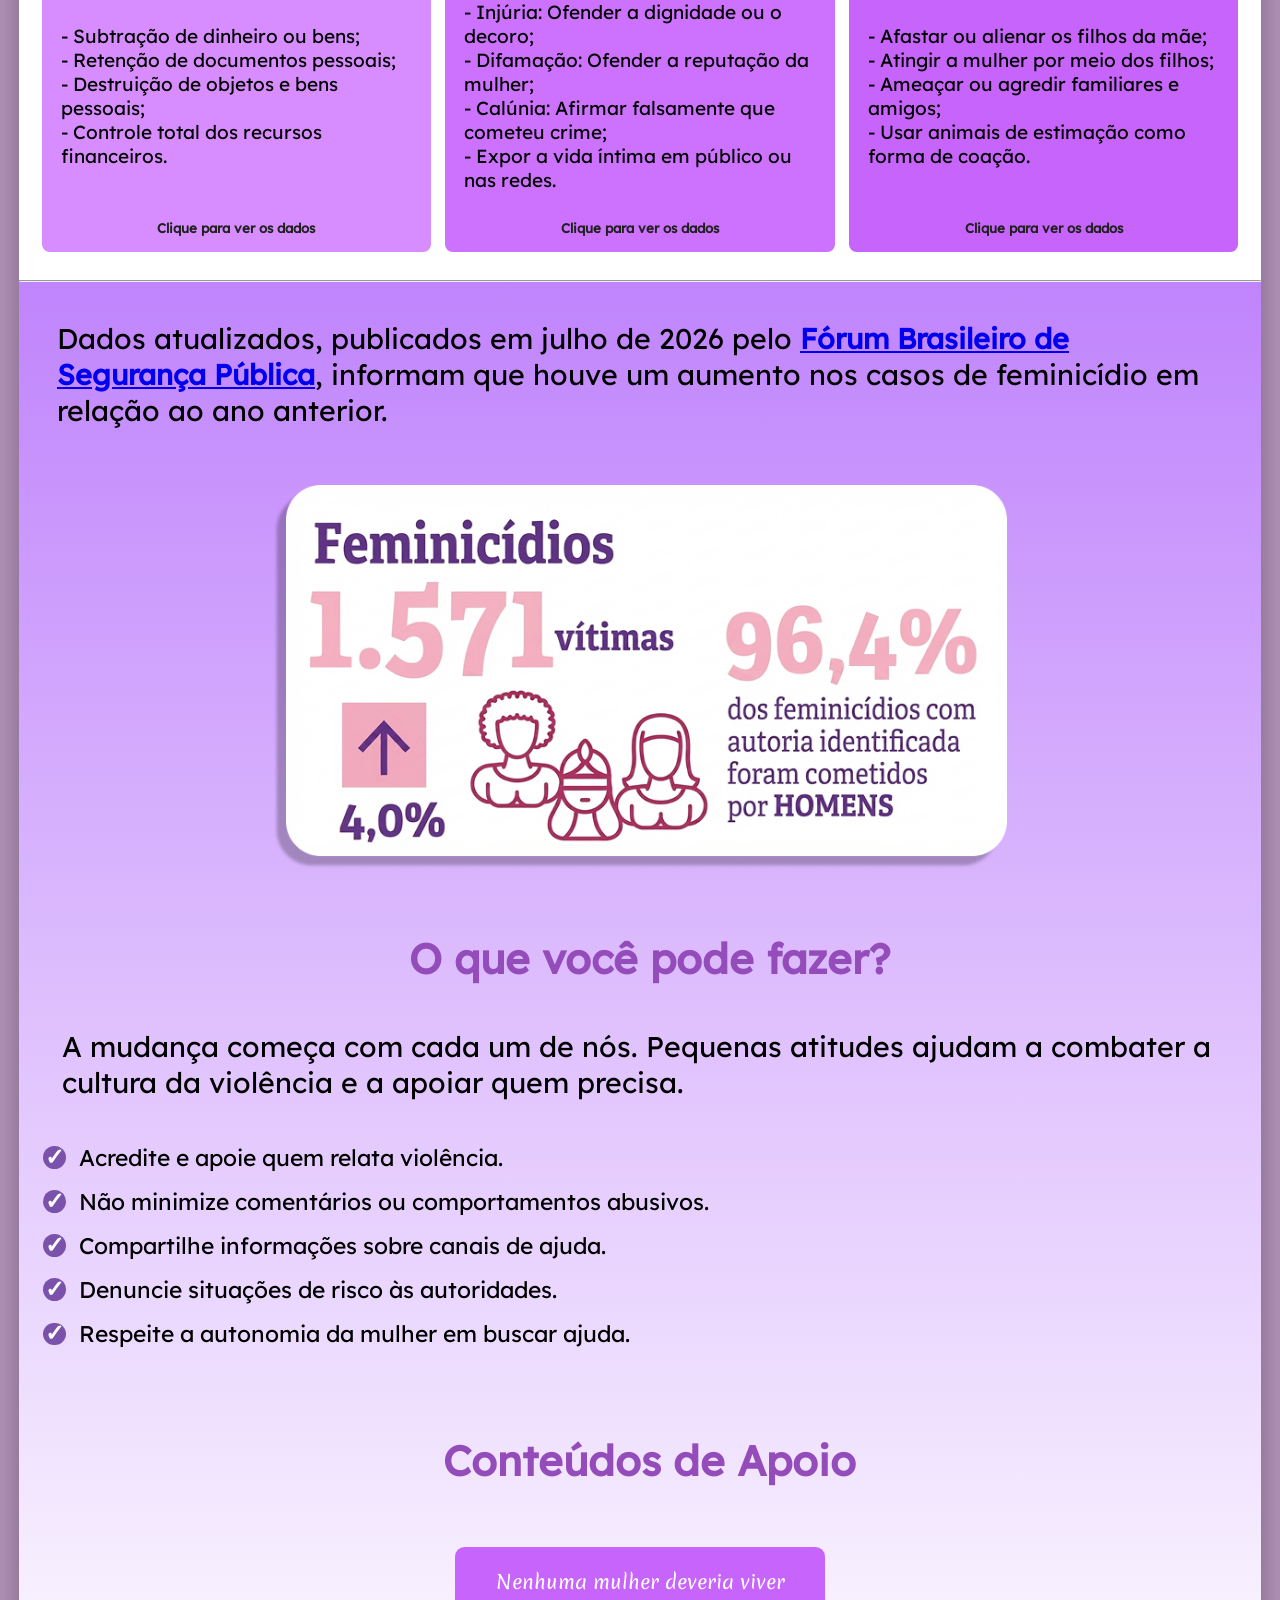
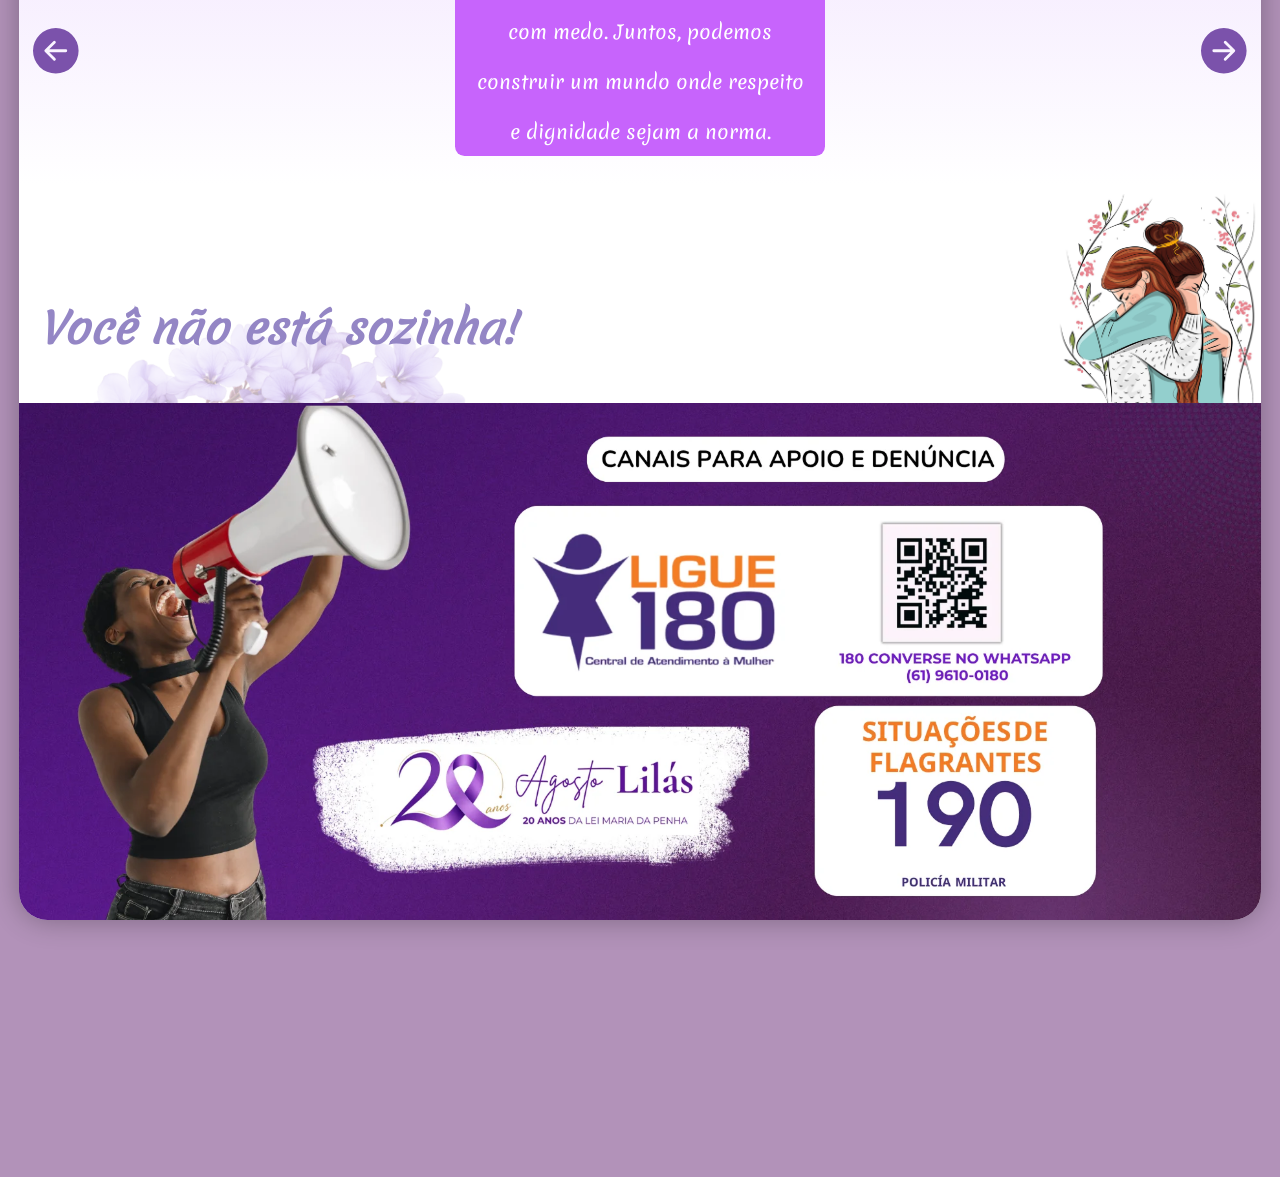
==== commit 42c807dc: "Ajustes gerais para melhor visualização em telas menores." ====
--- a/index.html
+++ b/index.html
@@ -231,9 +231,7 @@
                                 <!-- CARD 1: Frase Motivacional (Link para página de frases) -->
                                 <div class="card-content ativo">
                                     <div class="card-text">
-                                        <span>Nenhuma mulher deveria viver com medo. Juntos, podemos construir um mundo
-                                            onderespeito
-                                            e dignidade sejam a norma.
+                                        <span>Nenhuma mulher deveria viver com medo. Juntos, podemos construir um mundo onde respeito e dignidade sejam a norma.
                                         </span>
                                     </div>
                                 </div>
--- a/css/index.css
+++ b/css/index.css
@@ -199,7 +199,7 @@
 .card {
     width: 100%;
     max-width: 100%;
-    height: 320px;
+    height: 350px;
     perspective: 1000px;
     cursor: pointer;
     transition: transform 0.4s ease;
@@ -421,7 +421,9 @@
         width: 100%;
     }
 
-
+    .card {
+        min-height: 370px;
+    }
 
     .col-esquerda p {
         margin-bottom: 10px;
@@ -473,7 +475,7 @@
 
 
     .card-text span {
-        font-size: 28px;
+        font-size: 20px;
     }
 
     .cta {
@@ -554,10 +556,20 @@
 
     }
 
+    .card {
+        width: 100%;
+        max-width: 100%;
+        height: 360px;
+    }
+
     .lista-acoes span {
         font-size: 17px;
     }
 
+    .card-text span {
+        font-size: 18px;
+    }
+
     .hug {
         height: 200px;
     }
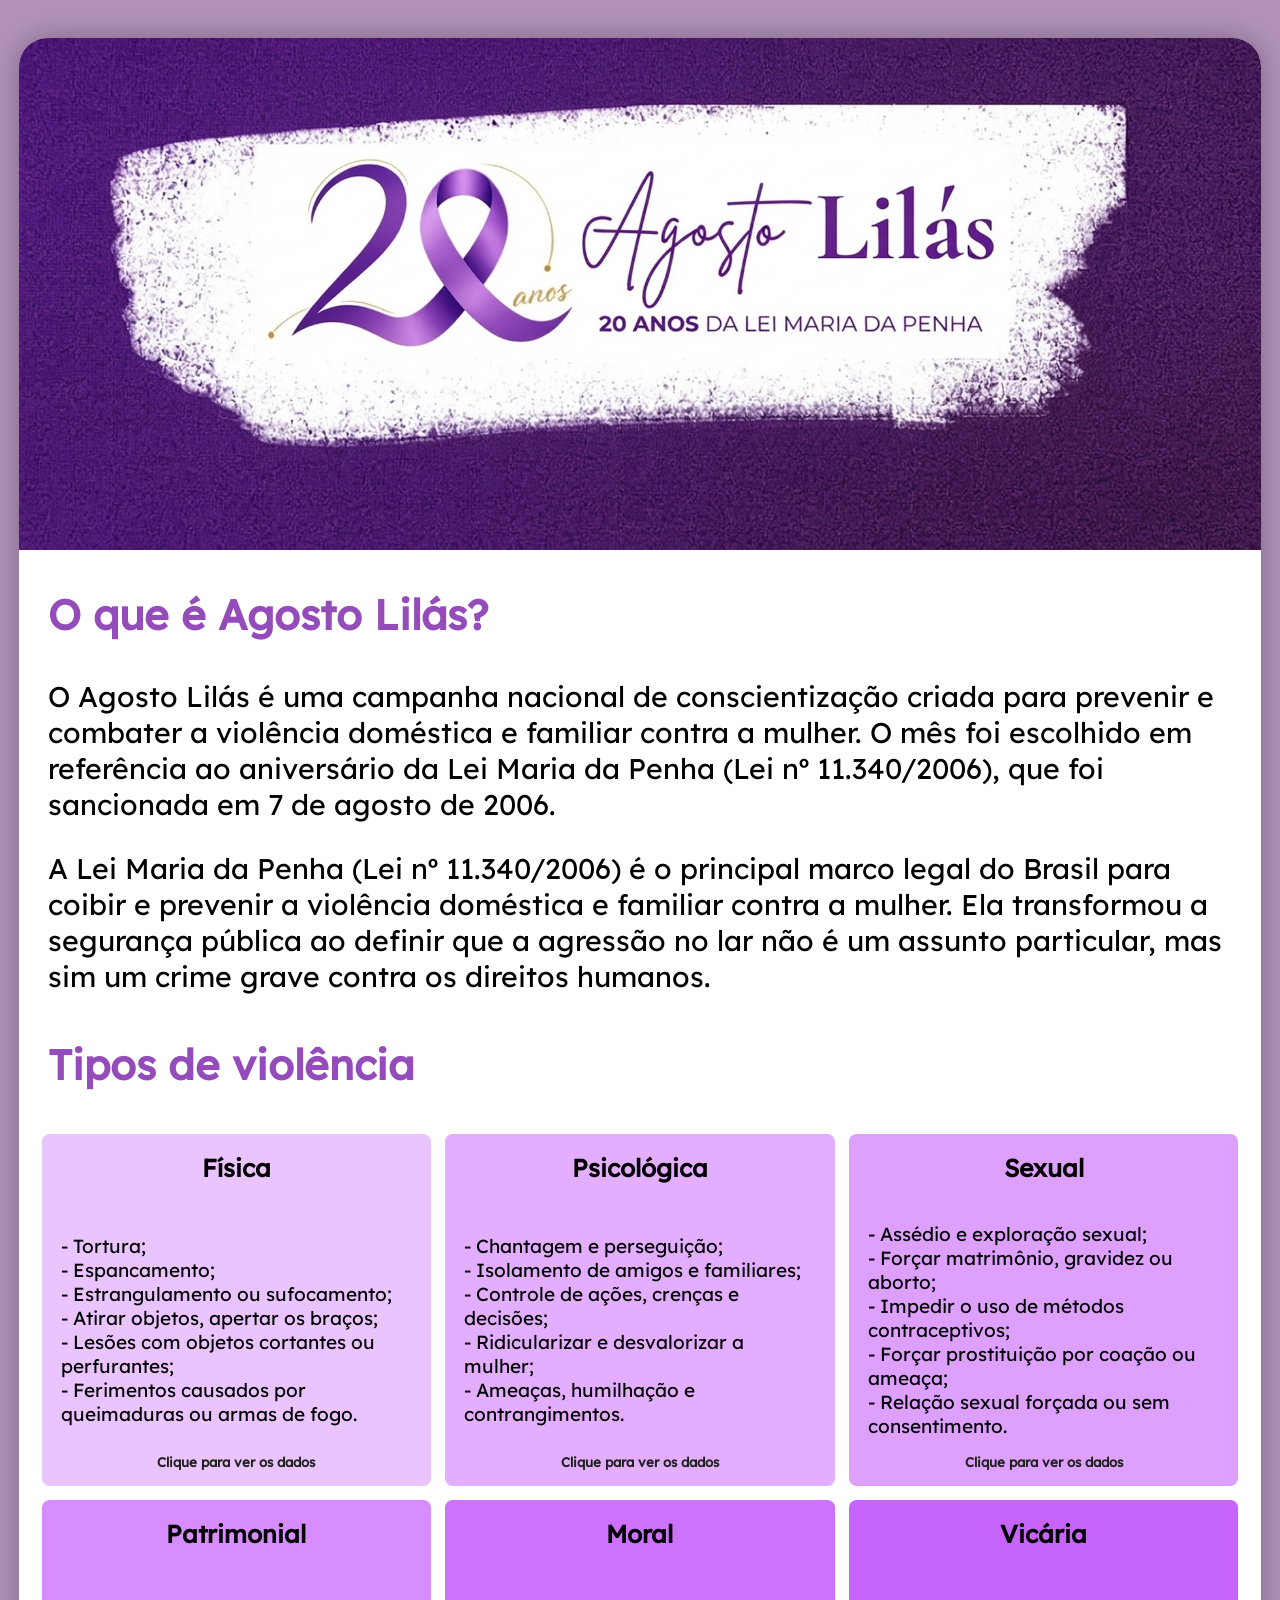
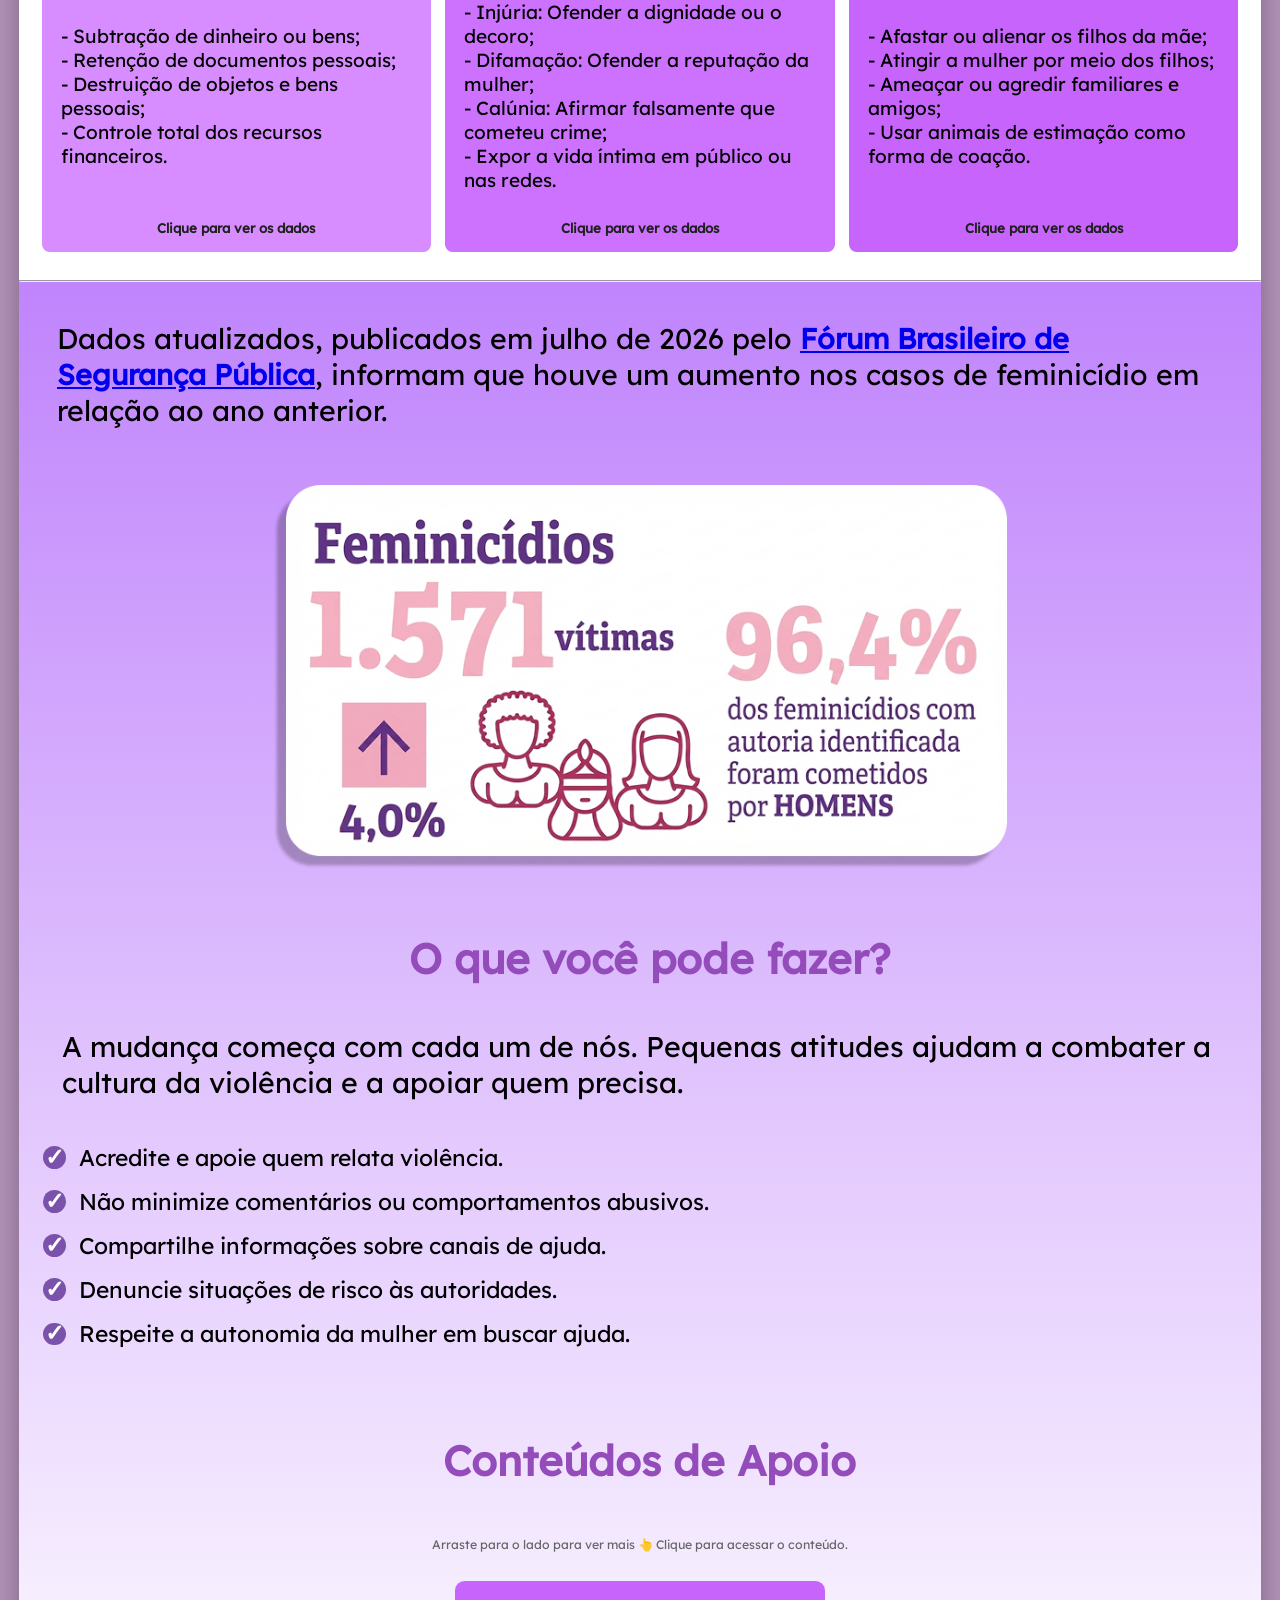
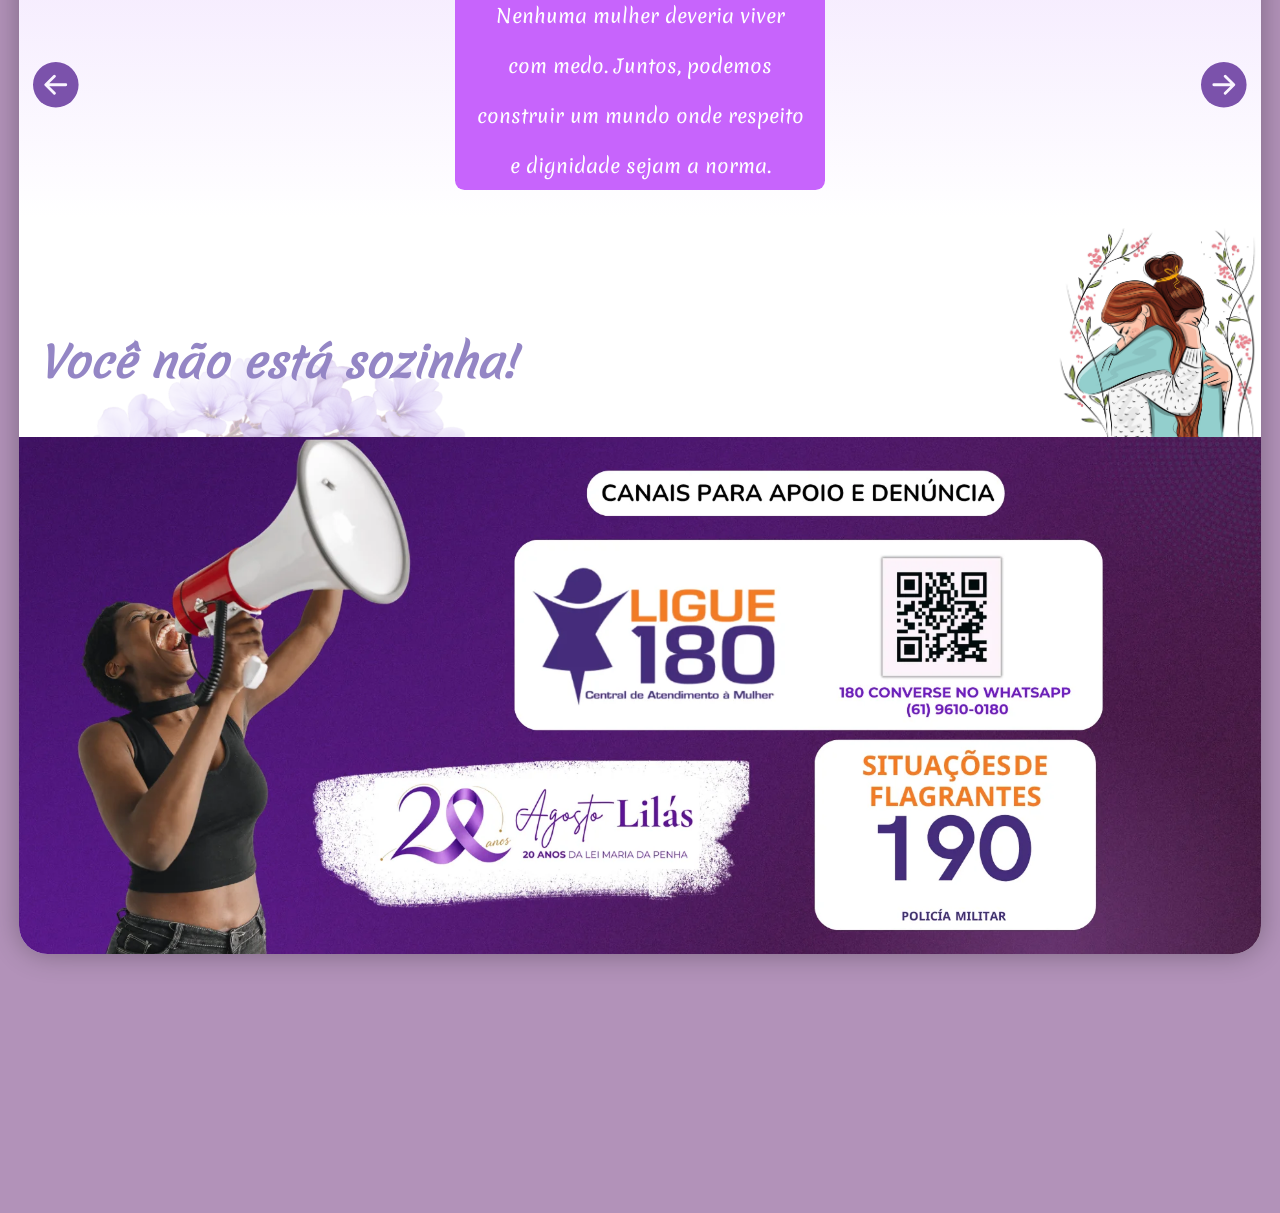
==== commit cadd9bd7: "Instruções para usuários mobile." ====
--- a/index.html
+++ b/index.html
@@ -216,6 +216,7 @@
                     </section>
                     <section class="painel-conteudos">
                         <h3>Conteúdos de Apoio</h3>
+                        <p class="dica-mobile">Arraste para o lado para ver mais 👆 Clique para acessar o conteúdo.</p>
 
                         <div class="carrossel-wrapper">
 
--- a/css/index.css
+++ b/css/index.css
@@ -21,6 +21,10 @@
     background-color: #b292b9;
     padding: 40px 20px;
     margin: 0;
+}
+
+.dica-mobile {
+    display: none;
 }
 
 .conteiner-pagina {
@@ -417,6 +421,14 @@
         grid-template-columns: 1fr;
     }
 
+    .dica-mobile {
+        display: block;
+        text-align: center;
+        font-size: 13px;
+        color: #666;
+        margin-top: 10px;
+    }
+
     .col-esquerda {
         width: 100%;
     }
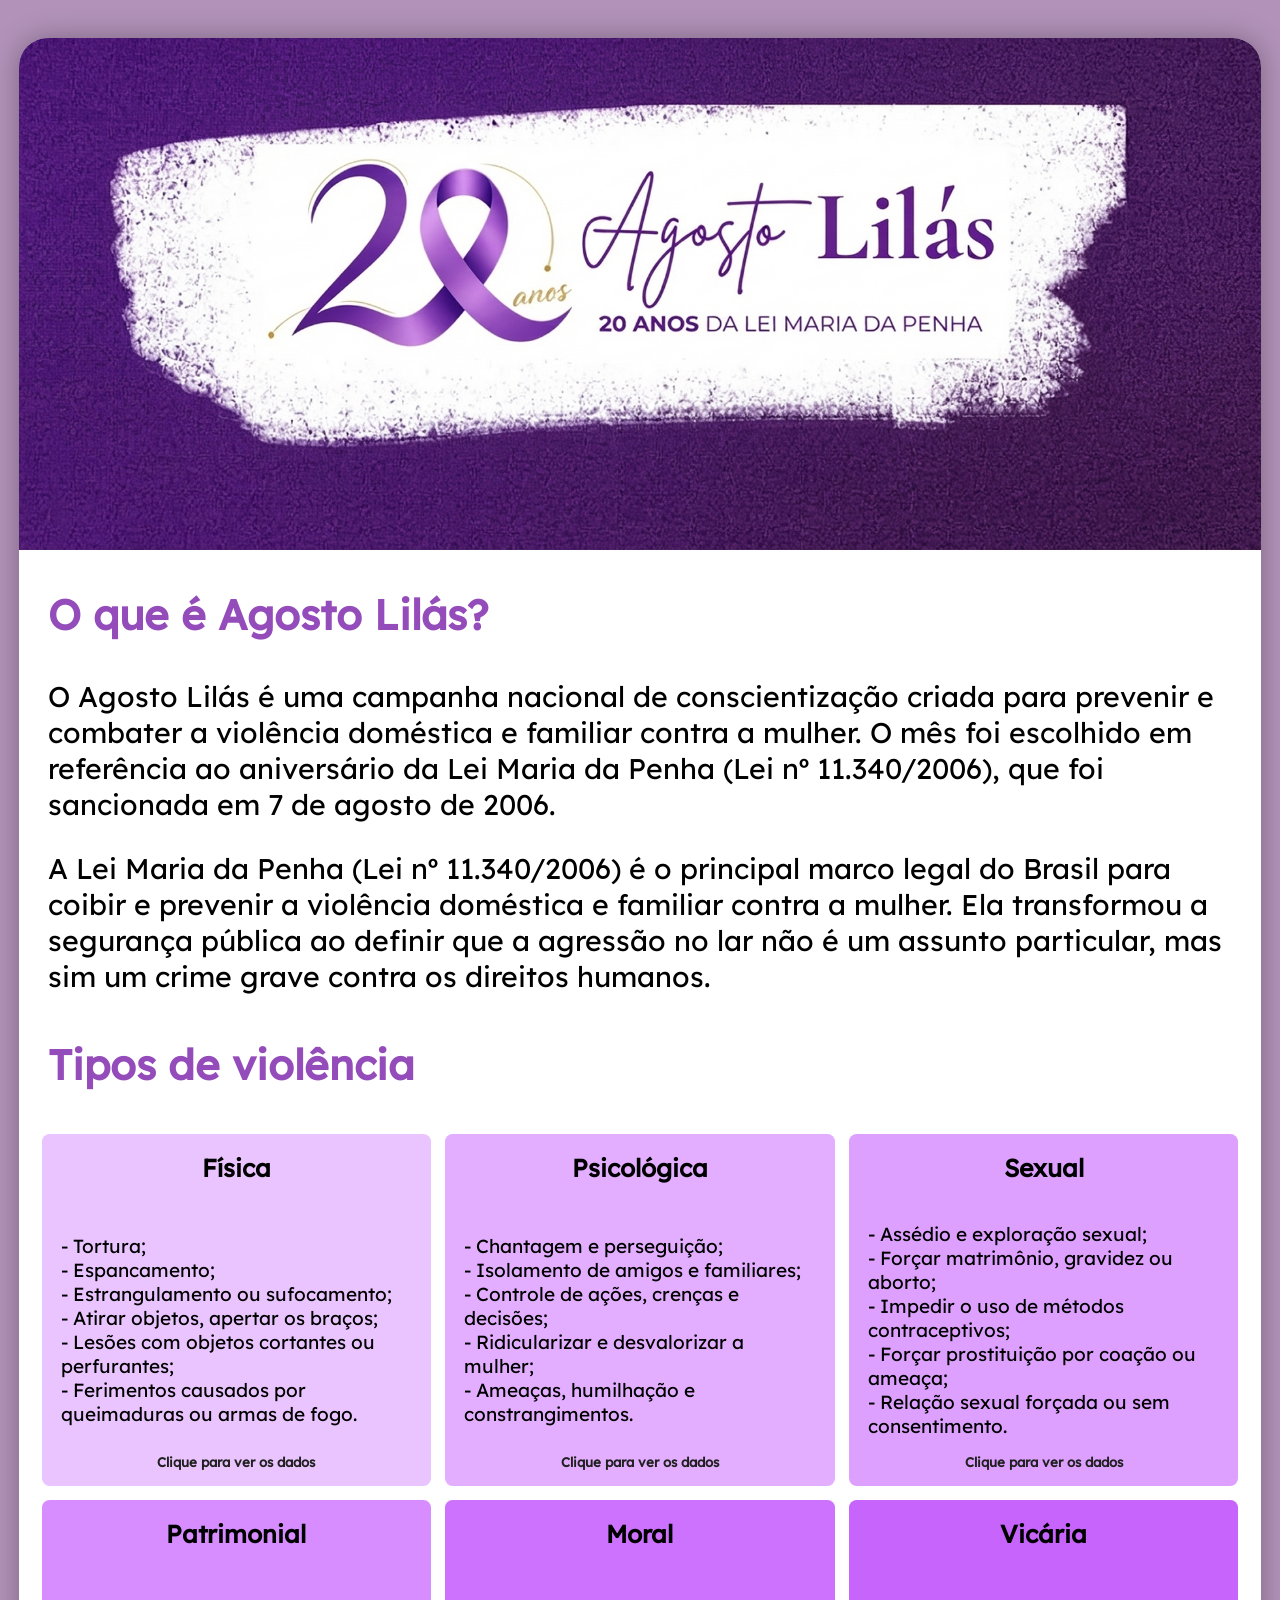
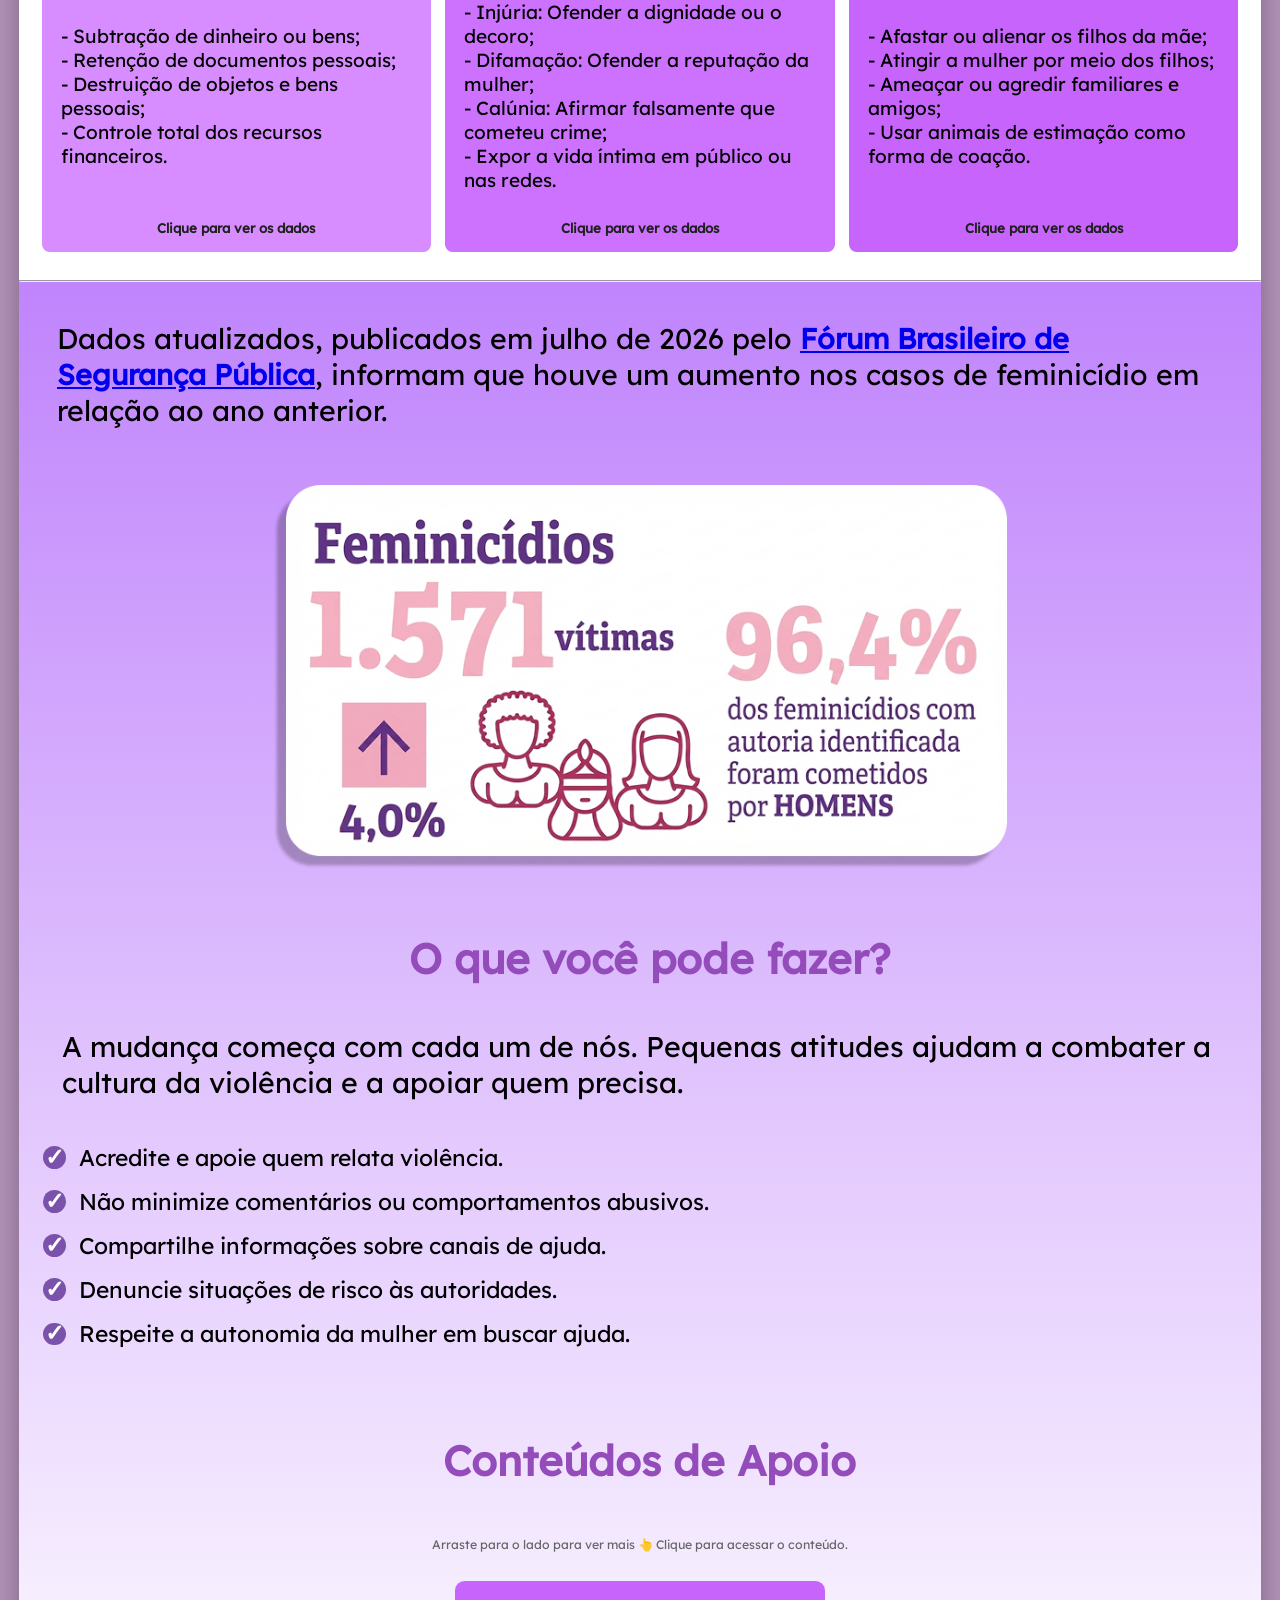
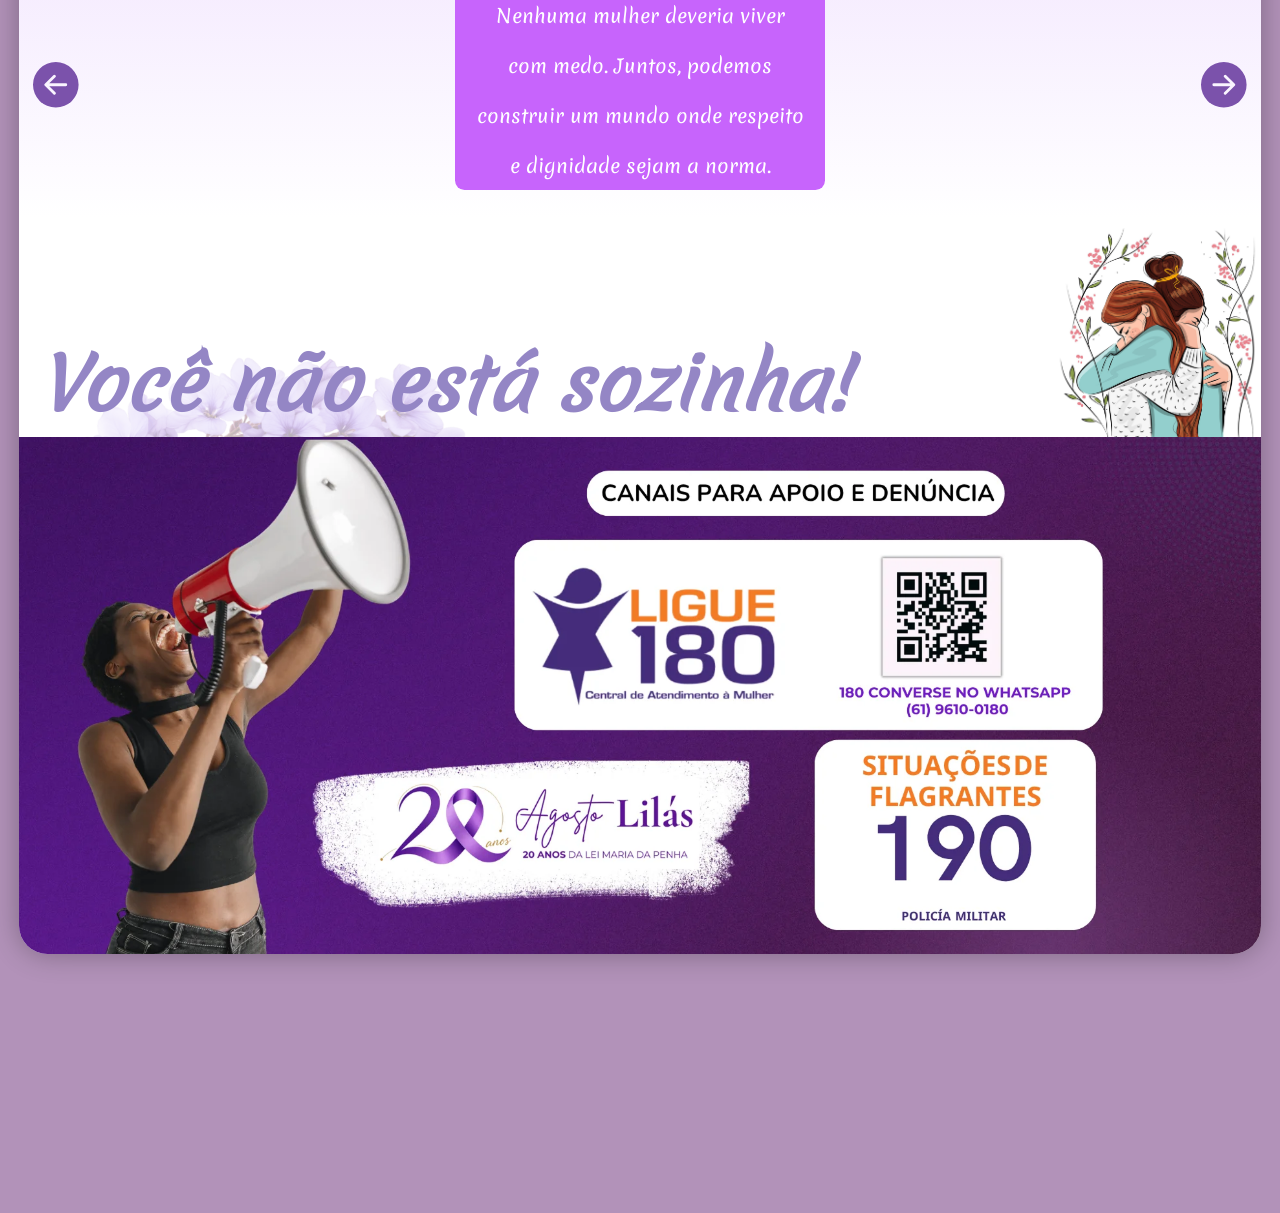
==== commit 9e6e7c83: "Revisão final." ====
--- a/index.html
+++ b/index.html
@@ -12,10 +12,10 @@
 <body>
     <div class="conteiner-pagina">
         <header>
-            <section class="head-img">
+            <div class="head-img">
                 <img src="./img/header.png" class="header"
                     alt="Imagem que diz sobre os 20 anos da lei Maria da Penha e sobre o Agosto Lilás.">
-            </section>
+            </div>
             <h1> O que é Agosto Lilás?</h1>
             <p>O Agosto Lilás é uma campanha nacional de conscientização criada para prevenir e combater a violência
                 doméstica e familiar contra a mulher. O mês foi escolhido em referência ao aniversário da Lei Maria da
@@ -65,7 +65,7 @@
                                 - Isolamento de amigos e familiares;<br>
                                 - Controle de ações, crenças e decisões;<br>
                                 - Ridicularizar e desvalorizar a mulher;<br>
-                                - Ameaças, humilhação e contrangimentos.
+                                - Ameaças, humilhação e constrangimentos.
                             </span>
 
                             <span class="toknow">Clique para ver os dados</span>
@@ -287,6 +287,14 @@
                                     </div>
                                 </div>
 
+                                <!-- CARD 7: Percepção Social -->
+                                <div class="card-content">
+                                    <div id="card-report">
+                                        <span class="report">Diagnóstico Social: Pesquisa realizada sobre a percepção social do Agosto Lilás.
+                                        </span>
+                                    </div>
+                                </div>
+
                             </div>
                             <!-- Botão Próximo -->
                             <svg id="btn-proximo" xmlns="http://www.w3.org/2000/svg" width="64" height="64"
@@ -305,13 +313,13 @@
             <div class="banner">
                 <img src="./img/flor roxa.png" class="flor">
 
-                <h1 style="color: #9486C5;">Você não está sozinha! </h1>
+                <h3 style="color: #9486C5;" class="msn">Você não está sozinha! </h3>
 
                 <img src="./img/mulheres-hug.png" class="hug">
             </div>
             <img src="./img/cta-180.png" class="cta">
         </footer>
-        <script src="./js/index.js"></script>
+        <script src="./js/index.js" defer></script>
     </div>
 </body>
 
--- a/css/index.css
+++ b/css/index.css
@@ -64,7 +64,8 @@
     z-index: 1;
 }
 
-.banner h1 {
+.msn {
+    color: rgb(148, 76, 187);
     position: absolute;
     left: 1.5%;
     top: 50%;
@@ -356,6 +357,23 @@
     padding: 20px;
 }
 
+#card-report {
+    display: flex;
+    justify-content: center; 
+    align-items: center;     
+    height: 100%;            
+    padding: 20px 30px;
+    box-sizing: border-box;
+}
+
+.report {
+    font-family: 'Lexend', sans-serif;
+    font-size: 34px;
+    color: #FFFFFF;
+    text-align: center;      
+    line-height: 1.4;        
+}
+
 .card-link {
     width: 600px;
     height: 300px;
@@ -513,6 +531,7 @@
     .banner h1 {
         font-size: 44px;
     }
+
 }
 
 @media(max-width: 1134px) {
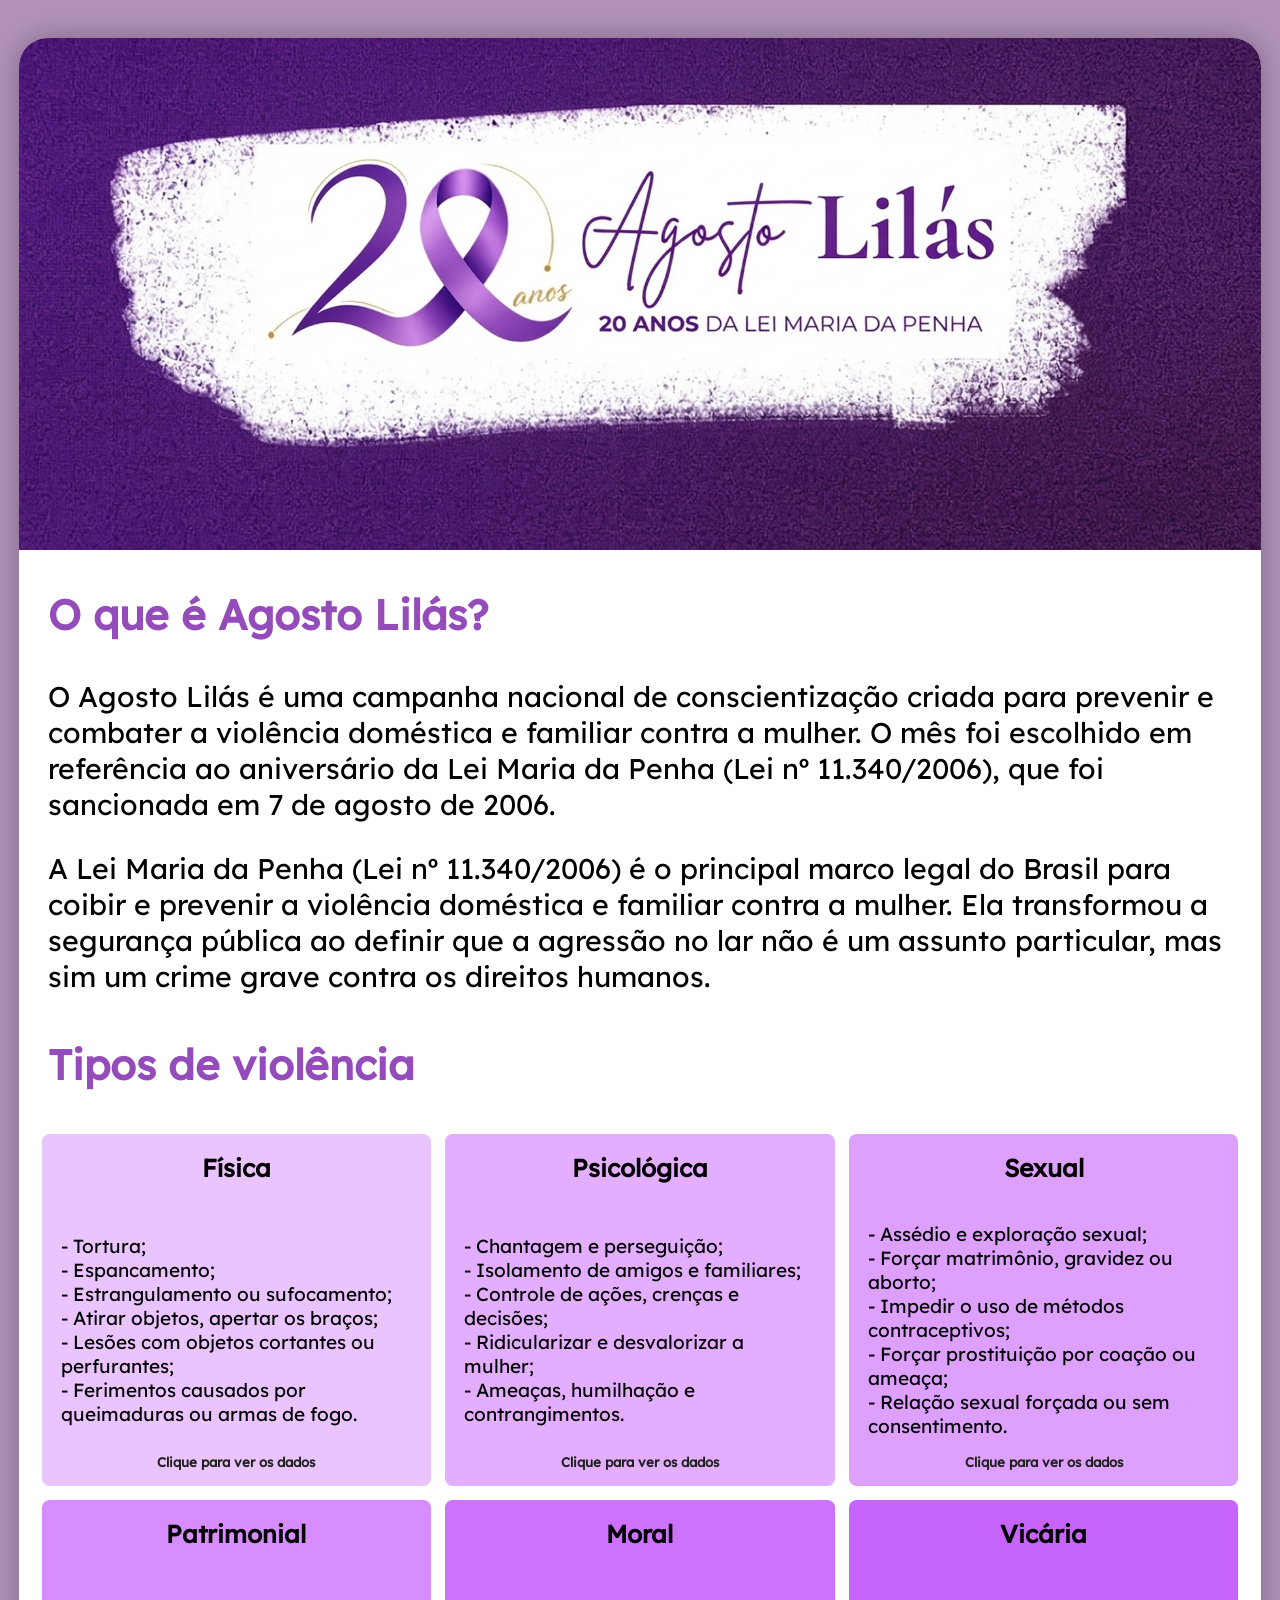
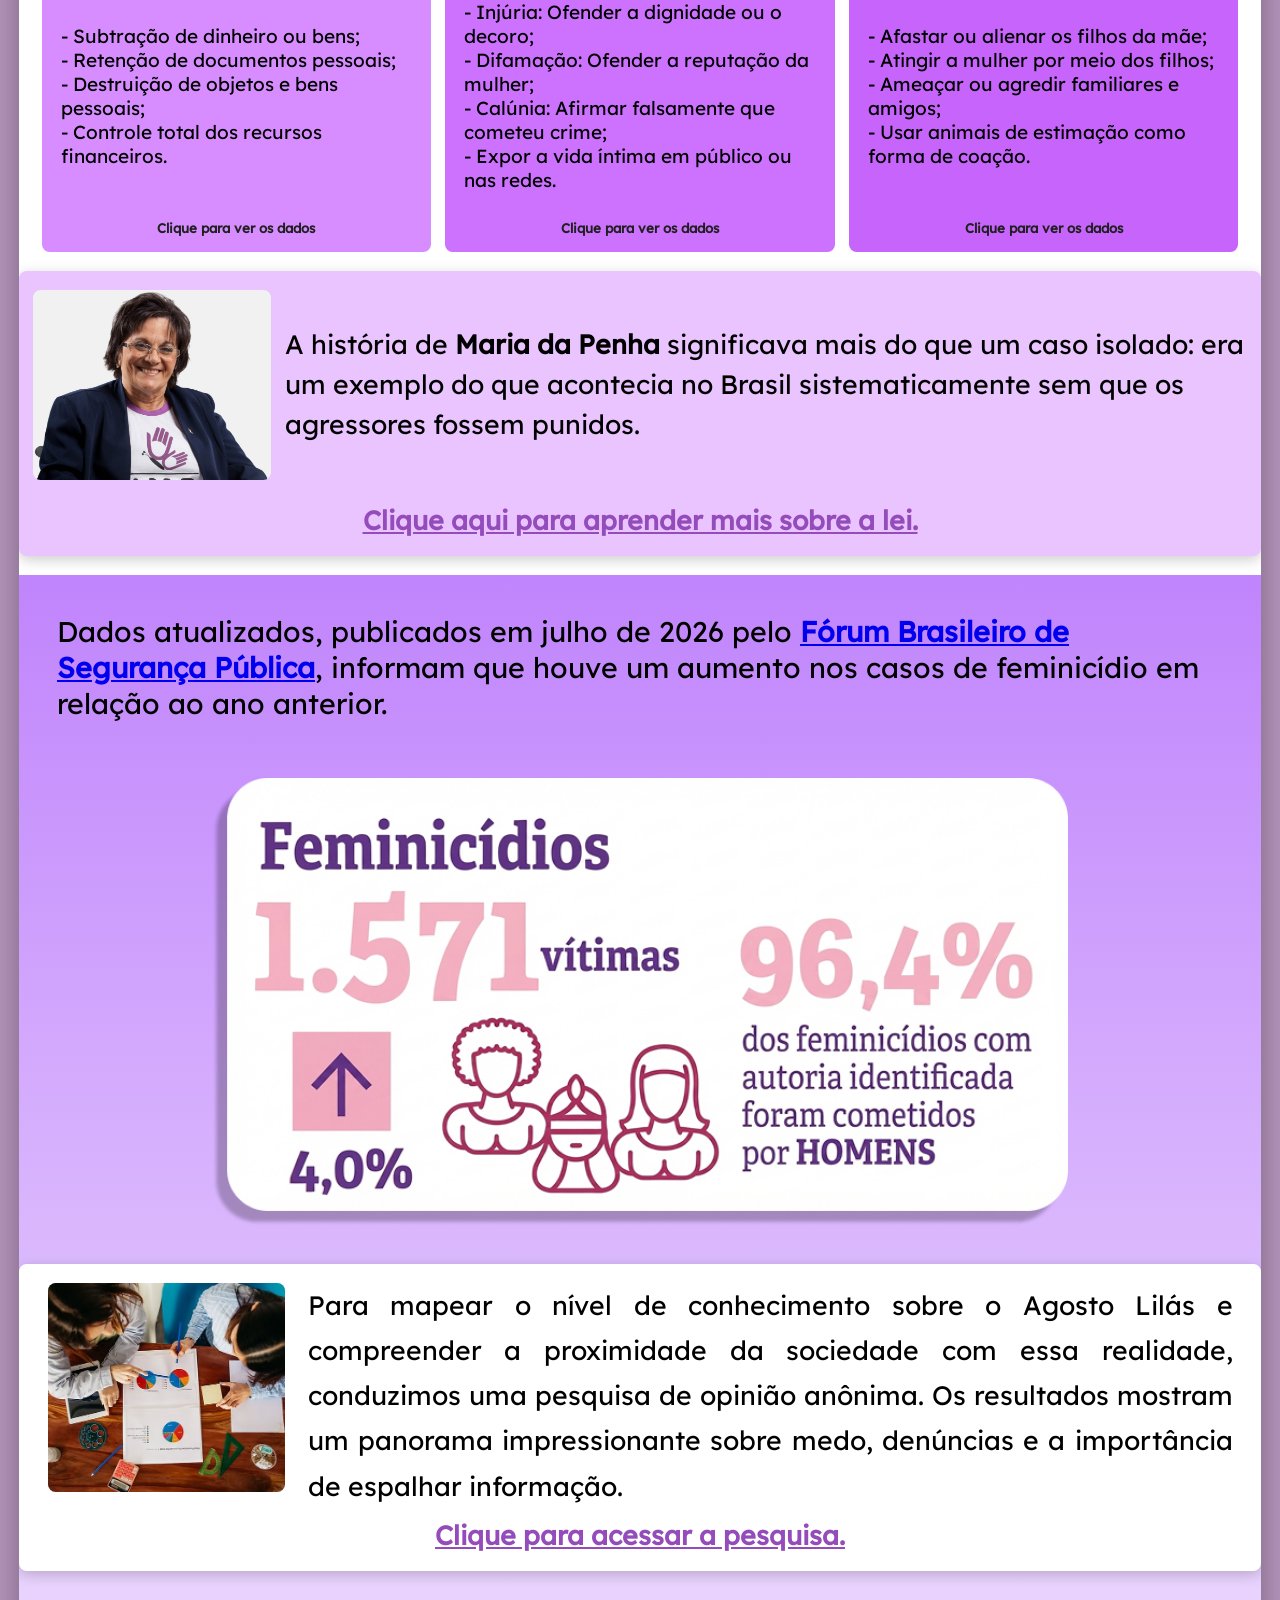
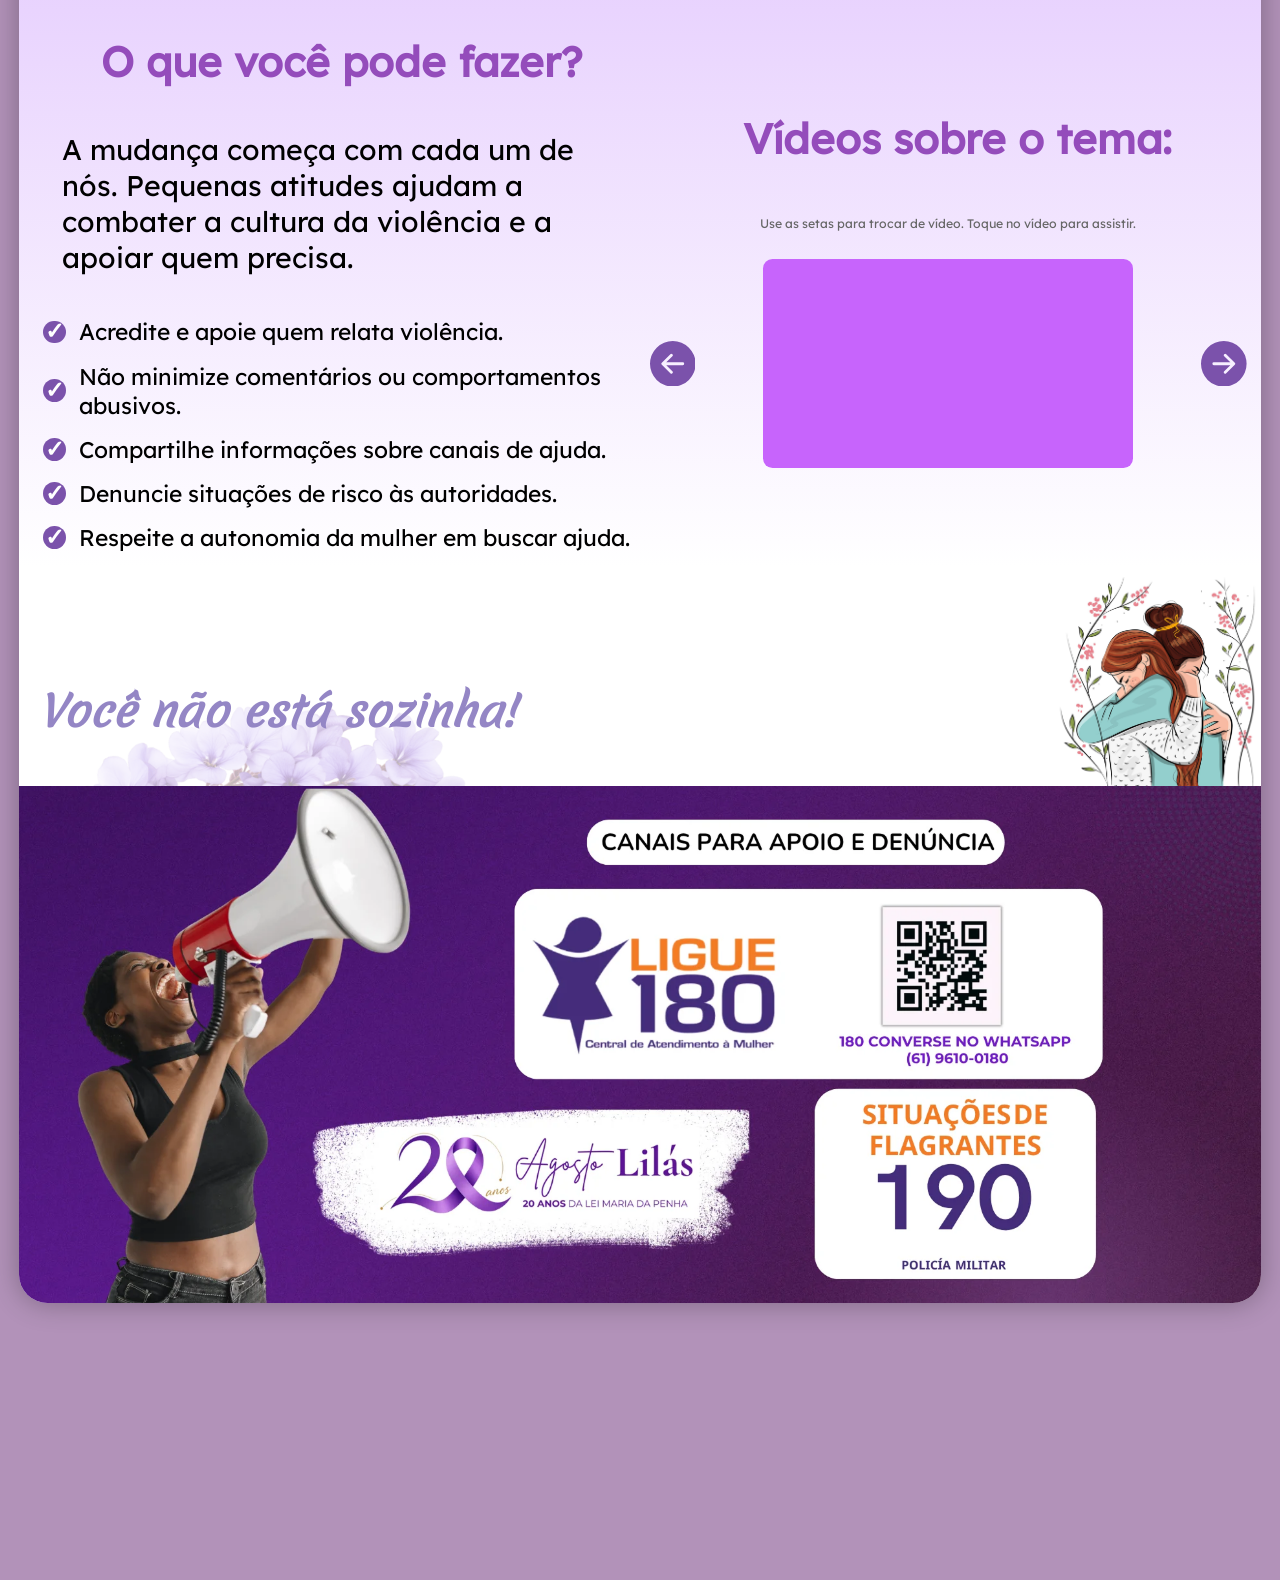
==== commit f47cc421: "Ajustes de usabilidade." ====
--- a/index.html
+++ b/index.html
@@ -1,326 +1,440 @@
-<!DOCTYPE html>
+<!doctype html>
 <html lang="pt-br">
-
-<head>
-    <meta charset="UTF-8">
-    <meta name="viewport" content="width=device-width, initial-scale=1.0">
+  <head>
+    <meta charset="UTF-8" />
+    <meta name="viewport" content="width=device-width, initial-scale=1.0" />
     <title>Agosto Lilás</title>
-    <link href="./css/index.css" rel="stylesheet">
-    <link rel="icon" type="image/png" href="./laco.png">
-</head>
-
-<body>
+    <link href="./css/index.css" rel="stylesheet" />
+    <link rel="icon" type="image/png" href="./laco.png" />
+  </head>
+
+  <body>
     <div class="conteiner-pagina">
-        <header>
-            <div class="head-img">
-                <img src="./img/header.png" class="header"
-                    alt="Imagem que diz sobre os 20 anos da lei Maria da Penha e sobre o Agosto Lilás.">
-            </div>
-            <h1> O que é Agosto Lilás?</h1>
-            <p>O Agosto Lilás é uma campanha nacional de conscientização criada para prevenir e combater a violência
-                doméstica e familiar contra a mulher. O mês foi escolhido em referência ao aniversário da Lei Maria da
-                Penha
-                (Lei nº 11.340/2006), que foi sancionada em 7 de agosto de 2006.</p>
-            <p>A Lei Maria da Penha (Lei nº 11.340/2006) é o principal marco legal do Brasil para coibir e prevenir a
-                violência doméstica e familiar contra a mulher. Ela transformou a segurança pública ao definir que a
-                agressão no lar não é um assunto particular, mas sim um crime grave contra os direitos humanos.</p>
-        </header>
-        <main>
-            <h2>Tipos de violência</h2>
-            <section class="violencias">
-
-                <!-- FÍSICA -->
-                <div class="card">
-                    <div class="card-inner">
-
-                        <div class="card-front" id="fisica">
-                            <h2>Física</h2>
-                            <span>
-                                - Tortura;<br>
-                                - Espancamento;<br>
-                                - Estrangulamento ou sufocamento;<br>
-                                - Atirar objetos, apertar os braços;<br>
-                                - Lesões com objetos cortantes ou perfurantes;<br>
-                                - Ferimentos causados por queimaduras ou armas de fogo.
-                            </span>
-
-                            <span class="toknow">Clique para ver os dados</span>
-                        </div>
-
-                        <div class="card-back">
-                            <img src="./img/violencia-fisica.png" alt="Representação da violência física.">
-                        </div>
-
+      <header>
+        <section class="head-img">
+          <img
+            src="./img/header.png"
+            class="header"
+            alt="Imagem que diz sobre os 20 anos da lei Maria da Penha e sobre o Agosto Lilás."
+          />
+        </section>
+        <h1>O que é Agosto Lilás?</h1>
+        <p>
+          O Agosto Lilás é uma campanha nacional de conscientização criada para
+          prevenir e combater a violência doméstica e familiar contra a mulher.
+          O mês foi escolhido em referência ao aniversário da Lei Maria da Penha
+          (Lei nº 11.340/2006), que foi sancionada em 7 de agosto de 2006.
+        </p>
+        <p>
+          A Lei Maria da Penha (Lei nº 11.340/2006) é o principal marco legal do
+          Brasil para coibir e prevenir a violência doméstica e familiar contra
+          a mulher. Ela transformou a segurança pública ao definir que a
+          agressão no lar não é um assunto particular, mas sim um crime grave
+          contra os direitos humanos.
+        </p>
+      </header>
+      <main>
+        <h2>Tipos de violência</h2>
+        <section class="violencias">
+          <!-- FÍSICA -->
+          <div class="card">
+            <div class="card-inner">
+              <div class="card-front" id="fisica">
+                <h2>Física</h2>
+                <span>
+                  - Tortura;<br />
+                  - Espancamento;<br />
+                  - Estrangulamento ou sufocamento;<br />
+                  - Atirar objetos, apertar os braços;<br />
+                  - Lesões com objetos cortantes ou perfurantes;<br />
+                  - Ferimentos causados por queimaduras ou armas de fogo.
+                </span>
+
+                <span class="toknow">Clique para ver os dados</span>
+              </div>
+
+              <div class="card-back">
+                <img
+                  src="./img/violencia-fisica.png"
+                  alt="Representação da violência física."
+                />
+              </div>
+            </div>
+          </div>
+
+          <!-- PSICOLÓGICA -->
+          <div class="card">
+            <div class="card-inner">
+              <div class="card-front" id="psicologica">
+                <h2>Psicológica</h2>
+                <span>
+                  - Chantagem e perseguição;<br />
+                  - Isolamento de amigos e familiares;<br />
+                  - Controle de ações, crenças e decisões;<br />
+                  - Ridicularizar e desvalorizar a mulher;<br />
+                  - Ameaças, humilhação e contrangimentos.
+                </span>
+
+                <span class="toknow">Clique para ver os dados</span>
+              </div>
+
+              <div class="card-back">
+                <img
+                  src="./img/violencia-psicologica.png"
+                  alt="Representação da violência psicológica."
+                />
+              </div>
+            </div>
+          </div>
+
+          <!-- SEXUAL -->
+          <div class="card">
+            <div class="card-inner">
+              <div class="card-front" id="sexual">
+                <h2>Sexual</h2>
+                <span>
+                  - Assédio e exploração sexual;<br />
+                  - Forçar matrimônio, gravidez ou aborto;<br />
+                  - Impedir o uso de métodos contraceptivos;<br />
+                  - Forçar prostituição por coação ou ameaça;<br />
+                  - Relação sexual forçada ou sem consentimento.
+                </span>
+
+                <span class="toknow">Clique para ver os dados</span>
+              </div>
+
+              <div class="card-back">
+                <img
+                  src="./img/violencia-sexual.png"
+                  alt="Representação da violência sexual."
+                />
+              </div>
+            </div>
+          </div>
+          <!-- PATRIMONIAL -->
+          <div class="card">
+            <div class="card-inner">
+              <div class="card-front" id="patrimonial">
+                <h2>Patrimonial</h2>
+                <span>
+                  - Subtração de dinheiro ou bens;<br />
+                  - Retenção de documentos pessoais;<br />
+                  - Destruição de objetos e bens pessoais;<br />
+                  - Controle total dos recursos financeiros.
+                </span>
+
+                <span class="toknow">Clique para ver os dados</span>
+              </div>
+
+              <div class="card-back">
+                <img
+                  src="./img/violencia-patrimonial.png"
+                  alt="Representação da violência patrimonial."
+                />
+              </div>
+            </div>
+          </div>
+          <!-- MORAL -->
+          <div class="card">
+            <div class="card-inner">
+              <div class="card-front" id="moral">
+                <h2>Moral</h2>
+                <span>
+                  - Injúria: Ofender a dignidade ou o decoro;<br />
+                  - Difamação: Ofender a reputação da mulher;<br />
+                  - Calúnia: Afirmar falsamente que cometeu crime;<br />
+                  - Expor a vida íntima em público ou nas redes.
+                </span>
+
+                <span class="toknow">Clique para ver os dados</span>
+              </div>
+
+              <div class="card-back">
+                <img
+                  src="./img/violencia-moral.png"
+                  alt="Representação da violência moral."
+                />
+              </div>
+            </div>
+          </div>
+          <!-- VICÁRIA -->
+          <div class="card">
+            <div class="card-inner">
+              <div class="card-front" id="vicaria">
+                <h2>Vicária</h2>
+                <span>
+                  - Afastar ou alienar os filhos da mãe;<br />
+                  - Atingir a mulher por meio dos filhos;<br />
+                  - Ameaçar ou agredir familiares e amigos;<br />
+                  - Usar animais de estimação como forma de coação.
+                </span>
+
+                <span class="toknow">Clique para ver os dados</span>
+              </div>
+
+              <div class="card-back">
+                <img
+                  src="./img/violencia-vicaria.png"
+                  alt="Representação da violência vicária."
+                />
+              </div>
+            </div>
+          </div>
+        </section>
+        <div class="historiaLei">
+          <img src="./img/maria-da-penha.png" alt="Maria da Penha" />
+          <div class="historia-texto">
+            <p>
+              A história de <b>Maria da Penha</b> significava mais do que um
+              caso isolado: era um exemplo do que acontecia no Brasil
+              sistematicamente sem que os agressores fossem punidos.
+            </p>
+          </div>
+          <a
+            href="https://www.institutomariadapenha.org.br/quem-e-maria-da-penha.html"
+            target="_blank"
+            rel="noopener noreferrer"
+            >Clique aqui para aprender mais sobre a lei.</a
+          >
+        </div>
+        <div class="gradient">
+          <section class="feminicidio">
+            <p>
+              Dados atualizados, publicados em julho de 2026 pelo
+              <a
+                href="https://forumseguranca.org.br/wp-content/uploads/2026/07/anuario-2026.pdf"
+                target="_blank"
+                ><strong>Fórum Brasileiro de Segurança Pública</strong></a
+              >, informam que houve um aumento nos casos de feminicídio em
+              relação ao ano anterior.
+            </p>
+            <img
+              src="./img/feminicidio.png"
+              alt="Infográfico: 1.571 vítimas de feminicídio, representando um aumento de 4% em relação ao ano anterior. 96,4% dos casos com autoria identificada foram cometidos por homens."
+            />
+          </section>
+          <div class="diagSocial" id="card-report">
+            <img
+              src="./img/pesquisa-de-campo.jpg"
+              alt="Duas mulheres vendo gráficos pizza sobre a mesa."
+            />
+            <div class="diagText">
+              <p>
+                Para mapear o nível de conhecimento sobre o Agosto Lilás e
+                compreender a proximidade da sociedade com essa realidade,
+                conduzimos uma pesquisa de opinião anônima. Os resultados
+                mostram um panorama impressionante sobre medo, denúncias e a
+                importância de espalhar informação.
+              </p>
+            </div>
+            <a
+              href="./report/report.html"
+              target="_blank"
+              rel="noopener noreferrer"
+              class="cta-report"
+            >
+              Clique para acessar a pesquisa.
+            </a>
+          </div>
+          <div class="container-principal">
+            <section class="contents">
+              <div class="col-esquerda">
+                <h2>O que você pode fazer?</h2>
+                <p>
+                  A mudança começa com cada um de nós. Pequenas atitudes ajudam
+                  a combater a cultura da violência e a apoiar quem precisa.
+                </p>
+                <br />
+
+                <ul class="lista-acoes">
+                  <li>
+                    <span class="icone-check">✓</span>
+                    <span class="acoes"
+                      >Acredite e apoie quem relata violência.</span
+                    >
+                  </li>
+                  <li>
+                    <span class="icone-check">✓</span>
+                    <span class="acoes"
+                      >Não minimize comentários ou comportamentos
+                      abusivos.</span
+                    >
+                  </li>
+                  <li>
+                    <span class="icone-check">✓</span>
+                    <span class="acoes"
+                      >Compartilhe informações sobre canais de ajuda.</span
+                    >
+                  </li>
+                  <li>
+                    <span class="icone-check">✓</span>
+                    <span class="acoes"
+                      >Denuncie situações de risco às autoridades.</span
+                    >
+                  </li>
+                  <li>
+                    <span class="icone-check">✓</span>
+                    <span class="acoes"
+                      >Respeite a autonomia da mulher em buscar ajuda.</span
+                    >
+                  </li>
+                </ul>
+              </div>
+            </section>
+            <section class="painel-conteudos">
+              <h3>Vídeos sobre o tema:</h3>
+              <p class="dica-mobile">
+                Use as setas para trocar de vídeo. Toque no vídeo para assistir.
+              </p>
+
+              <div class="carrossel-wrapper">
+                <!-- Botão Anterior -->
+                <svg
+                  id="btn-anterior"
+                  xmlns="http://www.w3.org/2000/svg"
+                  width="64"
+                  height="64"
+                  fill="currentColor"
+                  class="bi bi-arrow-left-circle-fill"
+                  viewBox="0 0 16 16"
+                >
+                  <path
+                    d="M8 0a8 8 0 1 0 0 16A8 8 0 0 0 8 0m3.5 7.5a.5.5 0 0 1 0 1H5.707l2.147 2.146a.5.5 0 0 1-.708.708l-3-3a.5.5 0 0 1 0-.708l3-3a.5.5 0 1 1 .708.708L5.707 7.5z"
+                  />
+                </svg>
+
+                <div class="grid-content" id="slider-cards">
+                  <!-- CARD 1: Vídeo sobre o Ciclo da Violência -->
+                  <div class="card-content">
+                    <div class="card-video">
+                      <iframe
+                        width="100%"
+                        height="100%"
+                        src="https://www.youtube.com/embed/BNo3cy9uW_4"
+                        title="CICLO DE VIOLÊNCIA | Plataforma Mulher Segura"
+                        frameborder="0"
+                        allow="
+                          accelerometer;
+                          autoplay;
+                          clipboard-write;
+                          encrypted-media;
+                          gyroscope;
+                          picture-in-picture;
+                          web-share;
+                        "
+                        referrerpolicy="strict-origin-when-cross-origin"
+                        allowfullscreen
+                      >
+                      </iframe>
                     </div>
+                  </div>
+
+                  <!-- CARD 2: Vídeo sobre o Ciclo da Violência -->
+                  <div class="card-content">
+                    <div class="card-video">
+                      <iframe
+                        width="100%"
+                        height="100%"
+                        src="https://www.youtube.com/embed/c5mUGG_0A6E"
+                        title="História de superação da violência contra a mulher"
+                        frameborder="0"
+                        allow="
+                          accelerometer;
+                          autoplay;
+                          clipboard-write;
+                          encrypted-media;
+                          gyroscope;
+                          picture-in-picture;
+                          web-share;
+                        "
+                        referrerpolicy="strict-origin-when-cross-origin"
+                        allowfullscreen
+                      >
+                      </iframe>
+                    </div>
+                  </div>
+
+                  <!-- CARD 3: Vídeo sobre o Ciclo da Violência -->
+                  <div class="card-content">
+                    <div class="card-video">
+                      <iframe
+                        width="100%"
+                        height="100%"
+                        src="https://www.youtube.com/embed/gOvY5MzY60E"
+                        title="Proteger as mulheres é um compromisso de toda a sociedade"
+                        frameborder="0"
+                        allow="
+                          accelerometer;
+                          autoplay;
+                          clipboard-write;
+                          encrypted-media;
+                          gyroscope;
+                          picture-in-picture;
+                          web-share;
+                        "
+                        referrerpolicy="strict-origin-when-cross-origin"
+                        allowfullscreen
+                      >
+                      </iframe>
+                    </div>
+                  </div>
+
+                  <!-- CARD 4: Vídeo sobre o Ciclo da Violência -->
+                  <div class="card-content">
+                    <div class="card-video">
+                      <iframe
+                        width="100%"
+                        height="100%"
+                        src="https://www.youtube.com/embed/9p9D1wY1yAU"
+                        title="O relato de uma vítima da violência doméstica"
+                        frameborder="0"
+                        allow="
+                          accelerometer;
+                          autoplay;
+                          clipboard-write;
+                          encrypted-media;
+                          gyroscope;
+                          picture-in-picture;
+                          web-share;
+                        "
+                        referrerpolicy="strict-origin-when-cross-origin"
+                        allowfullscreen
+                      >
+                      </iframe>
+                    </div>
+                  </div>
                 </div>
 
-                <!-- PSICOLÓGICA -->
-                <div class="card">
-                    <div class="card-inner">
-
-                        <div class="card-front" id="psicologica">
-                            <h2>Psicológica</h2>
-                            <span>
-                                - Chantagem e perseguição;<br>
-                                - Isolamento de amigos e familiares;<br>
-                                - Controle de ações, crenças e decisões;<br>
-                                - Ridicularizar e desvalorizar a mulher;<br>
-                                - Ameaças, humilhação e constrangimentos.
-                            </span>
-
-                            <span class="toknow">Clique para ver os dados</span>
-                        </div>
-
-                        <div class="card-back">
-                            <img src="./img/violencia-psicologica.png" alt="Representação da violência psicológica.">
-                        </div>
-
-                    </div>
-                </div>
-
-                <!-- SEXUAL -->
-                <div class="card">
-                    <div class="card-inner">
-
-                        <div class="card-front" id="sexual">
-                            <h2>Sexual</h2>
-                            <span>
-                                - Assédio e exploração sexual;<br>
-                                - Forçar matrimônio, gravidez ou aborto;<br>
-                                - Impedir o uso de métodos contraceptivos;<br>
-                                - Forçar prostituição por coação ou ameaça;<br>
-                                - Relação sexual forçada ou sem consentimento.
-                            </span>
-
-                            <span class="toknow">Clique para ver os dados</span>
-                        </div>
-
-                        <div class="card-back">
-                            <img src="./img/violencia-sexual.png" alt="Representação da violência sexual.">
-                        </div>
-
-                    </div>
-                </div>
-                <!-- PATRIMONIAL -->
-                <div class="card">
-                    <div class="card-inner">
-
-                        <div class="card-front" id="patrimonial">
-                            <h2>Patrimonial</h2>
-                            <span>
-                                - Subtração de dinheiro ou bens;<br>
-                                - Retenção de documentos pessoais;<br>
-                                - Destruição de objetos e bens pessoais;<br>
-                                - Controle total dos recursos financeiros.
-                            </span>
-
-                            <span class="toknow">Clique para ver os dados</span>
-                        </div>
-
-                        <div class="card-back">
-                            <img src="./img/violencia-patrimonial.png" alt="Representação da violência patrimonial.">
-                        </div>
-
-                    </div>
-                </div>
-                <!-- MORAL -->
-                <div class="card">
-                    <div class="card-inner">
-
-                        <div class="card-front" id="moral">
-                            <h2>Moral</h2>
-                            <span>
-                                - Injúria: Ofender a dignidade ou o decoro;<br>
-                                - Difamação: Ofender a reputação da mulher;<br>
-                                - Calúnia: Afirmar falsamente que cometeu crime;<br>
-                                - Expor a vida íntima em público ou nas redes.
-                            </span>
-
-                            <span class="toknow">Clique para ver os dados</span>
-                        </div>
-
-                        <div class="card-back">
-                            <img src="./img/violencia-moral.png" alt="Representação da violência moral.">
-                        </div>
-
-                    </div>
-                </div>
-                <!-- VICÁRIA -->
-                <div class="card">
-                    <div class="card-inner">
-
-                        <div class="card-front" id="vicaria">
-                            <h2>Vicária</h2>
-                            <span>
-                                - Afastar ou alienar os filhos da mãe;<br>
-                                - Atingir a mulher por meio dos filhos;<br>
-                                - Ameaçar ou agredir familiares e amigos;<br>
-                                - Usar animais de estimação como forma de coação.
-                            </span>
-
-                            <span class="toknow">Clique para ver os dados</span>
-                        </div>
-
-                        <div class="card-back">
-                            <img src="./img/violencia-vicaria.png" alt="Representação da violência vicária.">
-                        </div>
-
-                    </div>
-                </div>
-
+                <!-- Botão Próximo -->
+                <svg
+                  id="btn-proximo"
+                  xmlns="http://www.w3.org/2000/svg"
+                  width="64"
+                  height="64"
+                  fill="currentColor"
+                  class="bi bi-arrow-right-circle-fill"
+                  viewBox="0 0 16 16"
+                >
+                  <path
+                    d="M8 0a8 8 0 1 1 0 16A8 8 0 0 1 8 0M4.5 7.5a.5.5 0 0 0 0 1h5.793l-2.147 2.146a.5.5 0 0 0 .708.708l3-3a.5.5 0 0 0 0-.708l-3-3a.5.5 0 1 0-.708.708L10.293 7.5z"
+                  />
+                </svg>
+              </div>
             </section>
-            <hr>
-            <div class="gradient">
-                <section class="feminicidio">
-                    <p>Dados atualizados, publicados em julho de 2026 pelo <a
-                            href="https://forumseguranca.org.br/wp-content/uploads/2026/07/anuario-2026.pdf"
-                            target="_blank"><strong>Fórum Brasileiro de Segurança Pública</strong></a>, informam que
-                        houve
-                        um aumento nos casos de feminicídio em relação ao ano anterior.
-                    </p>
-                    <img src="./img/feminicidio.png"
-                        alt="Infográfico: 1.571 vítimas de feminicídio, representando um aumento de 4% em relação ao ano anterior. 96,4% dos casos com autoria identificada foram cometidos por homens.">
-                </section>
-                <div class="container-principal">
-                    <section class="contents">
-                        <div class="col-esquerda">
-                            <h2>O que você pode fazer?</h2>
-                            <p>A mudança começa com cada um de nós. Pequenas atitudes ajudam a combater a cultura da
-                                violência e
-                                a
-                                apoiar quem precisa.</p><br>
-
-                            <ul class="lista-acoes">
-                                <li>
-                                    <span class="icone-check">✓</span>
-                                    <span class="acoes">Acredite e apoie quem relata violência.</span>
-                                </li>
-                                <li>
-                                    <span class="icone-check">✓</span>
-                                    <span class="acoes">Não minimize comentários ou comportamentos abusivos.</span>
-                                </li>
-                                <li>
-                                    <span class="icone-check">✓</span>
-                                    <span class="acoes">Compartilhe informações sobre canais de ajuda.</span>
-                                </li>
-                                <li>
-                                    <span class="icone-check">✓</span>
-                                    <span class="acoes">Denuncie situações de risco às autoridades.</span>
-                                </li>
-                                <li>
-                                    <span class="icone-check">✓</span>
-                                    <span class="acoes">Respeite a autonomia da mulher em buscar ajuda.</span>
-                                </li>
-                            </ul>
-                        </div>
-                    </section>
-                    <section class="painel-conteudos">
-                        <h3>Conteúdos de Apoio</h3>
-                        <p class="dica-mobile">Arraste para o lado para ver mais 👆 Clique para acessar o conteúdo.</p>
-
-                        <div class="carrossel-wrapper">
-
-                            <!-- Botão Anterior -->
-                            <svg id="btn-anterior" xmlns="http://www.w3.org/2000/svg" width="64" height="64"
-                                fill="currentColor" class="bi bi-arrow-left-circle-fill" viewBox="0 0 16 16">
-                                <path
-                                    d="M8 0a8 8 0 1 0 0 16A8 8 0 0 0 8 0m3.5 7.5a.5.5 0 0 1 0 1H5.707l2.147 2.146a.5.5 0 0 1-.708.708l-3-3a.5.5 0 0 1 0-.708l3-3a.5.5 0 1 1 .708.708L5.707 7.5z" />
-                            </svg>
-
-                            <div class="grid-content" id="slider-cards">
-
-                                <!-- CARD 1: Frase Motivacional (Link para página de frases) -->
-                                <div class="card-content ativo">
-                                    <div class="card-text">
-                                        <span>Nenhuma mulher deveria viver com medo. Juntos, podemos construir um mundo onde respeito e dignidade sejam a norma.
-                                        </span>
-                                    </div>
-                                </div>
-
-                                <!-- CARD 2: Link para o site falando sobre a história de Maria da Penha -->
-                                <div class="card-content">
-                                    <a href="https://www.institutomariadapenha.org.br/quem-e-maria-da-penha.html"
-                                        target="_blank" rel="noopener noreferrer"></a>
-                                    <div class="card-link">
-                                        <img src="./img/contents/maria-da-penha.png" id="maria-da-penha"
-                                            title="Clique para acessar a página!">
-                                    </div>
-                                </div>
-
-                                <!-- CARD 3: Vídeo sobre o Ciclo da Violência -->
-                                <div class="card-content">
-                                    <a href="https://www.youtube.com/watch?v=BNo3cy9uW_4" target="_blank"
-                                        rel="noopener noreferrer"></a>
-                                    <div class="card-video">
-                                        <img src="./img/contents/ciclo-da-violencia.png" id="ciclo-da-violencia"
-                                            title="CICLO DE VIOLÊNCIA | Plataforma Mulher Segura. Clique para assistir o vídeo!">
-                                    </div>
-                                </div>
-
-                                <!-- CARD 4: Vídeo sobre o Ciclo da Violência -->
-                                <div class="card-content">
-                                    <a href="https://www.youtube.com/watch?v=c5mUGG_0A6E" target="_blank"
-                                        rel="noopener noreferrer"></a>
-                                    <div class="card-video">
-                                        <img src="./img/contents/jornal-da-cidade.png" id="jornal-da-cidade"
-                                            title="História de superação da violência contra a mulher. Clique para assistir o vídeo!">
-                                    </div>
-                                </div>
-
-                                <!-- CARD 5: Vídeo sobre o Ciclo da Violência -->
-                                <div class="card-content">
-                                    <a href="https://www.youtube.com/watch?v=gOvY5MzY60E" target="_blank"
-                                        rel="noopener noreferrer"></a>
-                                    <div class="card-video">
-                                        <img src="./img/contents/video-mp.png" id="video-mp"
-                                            title="Proteger as mulheres é um compromisso de toda a sociedade. Clique para assistir o vídeo!">
-                                    </div>
-                                </div>
-
-                                <!-- CARD 6: Vídeo sobre o Ciclo da Violência -->
-                                <div class="card-content">
-                                    <a href="https://www.youtube.com/watch?v=9p9D1wY1yAU" target="_blank"
-                                        rel="noopener noreferrer"></a>
-                                    <div class="card-video">
-                                        <img src="./img/contents/violencia-domestica.png" id="violencia-domestica"
-                                            title="O relato de uma vítima da violência doméstica: 'Eu me achava culpada' Clique para assistir o vídeo!">
-                                    </div>
-                                </div>
-
-                                <!-- CARD 7: Percepção Social -->
-                                <div class="card-content">
-                                    <div id="card-report">
-                                        <span class="report">Diagnóstico Social: Pesquisa realizada sobre a percepção social do Agosto Lilás.
-                                        </span>
-                                    </div>
-                                </div>
-
-                            </div>
-                            <!-- Botão Próximo -->
-                            <svg id="btn-proximo" xmlns="http://www.w3.org/2000/svg" width="64" height="64"
-                                fill="currentColor" class="bi bi-arrow-right-circle-fill" viewBox="0 0 16 16">
-                                <path
-                                    d="M8 0a8 8 0 1 1 0 16A8 8 0 0 1 8 0M4.5 7.5a.5.5 0 0 0 0 1h5.793l-2.147 2.146a.5.5 0 0 0 .708.708l3-3a.5.5 0 0 0 0-.708l-3-3a.5.5 0 1 0-.708.708L10.293 7.5z" />
-                            </svg>
-                        </div>
-                    </section>
-                </div>
-
-            </div>
-
-        </main>
-        <footer>
-            <div class="banner">
-                <img src="./img/flor roxa.png" class="flor">
-
-                <h3 style="color: #9486C5;" class="msn">Você não está sozinha! </h3>
-
-                <img src="./img/mulheres-hug.png" class="hug">
-            </div>
-            <img src="./img/cta-180.png" class="cta">
-        </footer>
-        <script src="./js/index.js" defer></script>
+          </div>
+        </div>
+      </main>
+      <footer>
+        <div class="banner">
+          <img src="./img/flor roxa.png" class="flor" />
+
+          <h1 style="color: #9486c5">Você não está sozinha!</h1>
+
+          <img src="./img/mulheres-hug.png" class="hug" />
+        </div>
+        <img src="./img/cta-180.png" class="cta" />
+      </footer>
+      <script src="./js/index.js" defer></script>
     </div>
-</body>
-
-</html>+  </body>
+</html>
--- a/css/index.css
+++ b/css/index.css
@@ -1,612 +1,855 @@
 @font-face {
-    font-family: 'MeriendaTitle';
-    src: url('../fonts/Merienda-VariableFont.ttf') format('truetype');
-    font-weight: normal;
-    font-size: normal;
+  font-family: "MeriendaTitle";
+  src: url("../fonts/Merienda-VariableFont.ttf") format("truetype");
+  font-weight: normal;
+  font-size: normal;
 }
 
 @font-face {
-    font-family: 'Lexend';
-    src: url('../fonts/Lexend-VariableFont_wght.ttf') format('truetype');
-    font-weight: normal;
-    font-style: normal;
+  font-family: "Lexend";
+  src: url("../fonts/Lexend-VariableFont_wght.ttf") format("truetype");
+  font-weight: normal;
+  font-style: normal;
 }
 
 html {
-    background-color: #b292b9;
-    zoom: 95%;
+  background-color: #b292b9;
+  zoom: 95%;
 }
 
 body {
-    background-color: #b292b9;
-    padding: 40px 20px;
-    margin: 0;
+  background-color: #b292b9;
+  padding: 40px 20px;
+  margin: 0;
 }
 
 .dica-mobile {
-    display: none;
+  display: none;
 }
 
 .conteiner-pagina {
-    max-width: 1600px;
-    margin: 0 auto;
-    background-color: #FFFFFF;
-    box-shadow: 0px 0px 30px rgba(0, 0, 0, 0.3);
-    min-height: 100vh;
-    border-radius: 30px;
-    overflow: hidden;
+  max-width: 1600px;
+  margin: 0 auto;
+  background-color: #ffffff;
+  box-shadow: 0px 0px 30px rgba(0, 0, 0, 0.3);
+  min-height: 100vh;
+  border-radius: 30px;
+  overflow: hidden;
 }
 
 .gradient {
-    background: linear-gradient(to bottom, #C084FC, #FFFFFF);
+  background: linear-gradient(to bottom, #c084fc, #ffffff);
 }
 
 .header,
 .cta {
+  width: 100%;
+  height: auto;
+  display: block;
+}
+
+.banner {
+  position: relative;
+  height: 700px;
+  overflow: hidden;
+}
+
+.flor {
+  position: absolute;
+  left: -55px;
+  top: 215px;
+  width: 38%;
+  opacity: 0.3;
+  transform: scaleX(-1);
+  z-index: 1;
+}
+
+.banner h1 {
+  position: absolute;
+  left: 1.5%;
+  top: 50%;
+  width: 70%;
+  margin: 0;
+  padding: 0;
+  font-family: "MeriendaTitle", sans-serif;
+  font-size: 75px;
+  font-style: italic;
+  z-index: 3;
+}
+
+.hug {
+  position: absolute;
+  right: 0;
+  bottom: 0;
+  width: auto;
+  height: 700px;
+  object-fit: contain;
+  z-index: 2;
+}
+
+h1,
+h2,
+h3 {
+  color: rgb(148, 76, 187);
+  font-family: "Lexend", sans-serif;
+  font-size: 44px;
+  margin-left: 20px;
+  padding: 10px;
+}
+
+hr {
+  margin-top: 30px;
+  margin-bottom: 0px;
+}
+
+#fisica {
+  background-color: rgb(234, 196, 255);
+}
+
+#psicologica {
+  background-color: rgb(227, 174, 255);
+}
+
+#sexual {
+  background-color: rgb(222, 160, 255);
+}
+
+#patrimonial {
+  background-color: rgb(215, 141, 255);
+}
+
+#moral {
+  background-color: rgb(205, 113, 255);
+}
+
+#vicaria {
+  background-color: rgb(199, 100, 252);
+}
+
+p {
+  font-family: "Lexend", sans-serif;
+  font-size: 30px;
+  margin-left: 30px;
+  margin-right: 30px;
+}
+
+.icone-check {
+  margin-left: 25px;
+}
+
+.feminicidio {
+  display: flex;
+  padding: 10px;
+  flex-direction: column;
+  align-items: center;
+}
+
+.feminicidio img {
+  width: 70%;
+  padding: 10px;
+  margin-top: 20px;
+}
+
+.col-esquerda h2 {
+  text-align: center;
+}
+
+.painel-conteudos h3 {
+  text-align: center;
+}
+
+.lista-acoes li {
+  display: flex;
+  align-items: center;
+  gap: 14px;
+  margin-bottom: 16px;
+  list-style: none;
+}
+
+.acoes {
+  font-family: "Lexend", sans-serif;
+  font-size: 28px;
+}
+
+.subtitulo {
+  margin-left: 20px;
+}
+
+.violencias {
+  display: grid;
+  grid-template-columns: repeat(3, 1fr);
+  gap: 15px;
+  width: 100%;
+  max-width: 1400px;
+  margin: auto;
+  padding: 0 24px;
+  box-sizing: border-box;
+  justify-content: center;
+}
+
+.violencias .toknow {
+  color: #202020;
+  font-weight: bolder;
+  display: block;
+  font-size: 14px;
+  text-align: center;
+  position: absolute;
+  bottom: 15px;
+  left: 0;
+  right: 0;
+  margin-top: auto;
+}
+
+.card {
+  width: 100%;
+  max-width: 100%;
+  height: 350px;
+  perspective: 1000px;
+  cursor: pointer;
+  transition: transform 0.4s ease;
+}
+
+.card:hover {
+  transform: scale(1.02);
+  transition: transform 0.3s ease-in-out;
+}
+
+.card.flipped .card-inner {
+  transform: rotateY(180deg);
+}
+
+.card-inner {
+  position: relative;
+  width: 100%;
+  height: 100%;
+  transition: transform 0.8s;
+  transform-style: preserve-3d;
+}
+
+.card-front,
+.card-back {
+  position: absolute;
+  width: 100%;
+  height: 100%;
+  border-radius: 8px;
+  backface-visibility: hidden;
+}
+
+.card-front {
+  padding: 14px 20px;
+  box-sizing: border-box;
+  font-family: "Lexend", sans-serif;
+  display: flex;
+  flex-direction: column;
+  justify-content: flex-start;
+  height: 100%;
+}
+
+.card-front h2 {
+  font-family: "Lexend", sans-serif;
+  color: #000000;
+  font-size: 26px;
+  text-align: center;
+  padding: 5px;
+  margin: 0;
+}
+
+.card-front span {
+  font-size: 20px;
+  display: flex;
+  flex: 1;
+  align-items: center;
+  padding: 2px 0;
+}
+
+.card-back {
+  transform: rotateY(180deg);
+  overflow: hidden;
+}
+
+.card-back img {
+  width: 100%;
+  height: 100%;
+  border-radius: 8px;
+}
+
+.card-content {
+  position: absolute;
+  top: 0;
+  left: 0;
+  width: 100%;
+  height: 100%;
+  display: flex;
+  align-items: center;
+  justify-content: center;
+  opacity: 0;
+  visibility: hidden;
+  transform: translateX(100%);
+  transition:
+    transform 0.4s ease-in-out,
+    opacity 0.4s ease-in-out;
+}
+
+.card-content.ativo {
+  opacity: 1;
+  visibility: visible;
+  transform: translateX(0);
+}
+
+.card-content.saindo-esquerda {
+  opacity: 0;
+  visibility: visible;
+  transform: translateX(-100%);
+}
+
+.card-content.saindo-direita {
+  opacity: 0;
+  visibility: visible;
+  transform: translateX(100%);
+}
+
+.historiaLei,
+.diagSocial {
+  background-color: rgb(234, 196, 255);
+  width: auto;
+  max-width: 1360px;
+  margin: 20px auto;
+  border-radius: 8px;
+  padding: 25px;
+  box-sizing: border-box;
+  display: flex;
+  flex-wrap: wrap;
+  align-items: center;
+  gap: 30px;
+  box-shadow: 0px 4px 15px rgba(0, 0, 0, 0.2);
+}
+
+.historiaLei {
+  display: grid;
+  grid-template-columns: 250px minmax(0, 1fr);
+  column-gap: 26px;
+  row-gap: 18px;
+  align-items: start;
+}
+
+.historiaLei img,
+.diagSocial img {
+  float: left;
+  width: 250px;
+  height: 220px;
+  border-radius: 8px;
+  object-fit: cover;
+  margin-right: 20px;
+  margin-bottom: 10px;
+}
+
+.historiaLei img {
+  grid-column: 1;
+  grid-row: 1;
+  width: 100%;
+  margin: 0;
+  float: none;
+}
+
+.historia-texto {
+  grid-column: 2;
+  grid-row: 1;
+  min-width: 0;
+}
+
+.historia-texto p,
+.diagText {
+  font-family: "Lexend", sans-serif;
+  color: #000000;
+  font-size: 28px;
+  line-height: 1.5;
+  text-align: left;
+  margin: 0;
+}
+
+.historiaLei a,
+.cta-report {
+  font-family: "Lexend", sans-serif;
+  color: rgb(148, 76, 187);
+  font-size: 28px;
+  font-weight: bold;
+  text-decoration: underline;
+  display: block;
+  width: 100%;
+  margin-top: 15px;
+  text-align: center;
+  box-sizing: border-box;
+}
+
+.historiaLei a {
+  grid-column: 1 / -1;
+  margin-top: 0;
+}
+
+.diagSocial .cta-report {
+  clear: both;
+}
+
+.cta-report:hover {
+  transform: scale(1.05);
+  transition: transform 0.3s ease-in-out;
+  text-decoration: underline; /* Opcional: mostra o sublinhado ao passar o mouse */
+}
+
+.diagSocial {
+  background-color: rgb(255, 255, 255);
+  cursor: pointer;
+}
+
+.diagSocial:hover {
+  transform: scale(1.02);
+  transition: transform 0.3s ease-in-out;
+  box-shadow: 0px 4px 15px rgba(0, 0, 0, 0.3);
+}
+
+.historiaLei,
+.diagSocial {
+  flex-direction: column;
+  align-items: center;
+  text-align: center;
+  padding: 20px 15px;
+  gap: 15px;
+}
+
+.historiaLei img,
+.diagSocial img {
+  width: 100%;
+  max-width: 280px;
+  height: 200px;
+  margin: 0 auto;
+}
+
+.historia-texto,
+.diagText {
+  display: flex;
+  flex-direction: column;
+  align-items: center;
+  text-align: center;
+  width: 100%;
+}
+
+.historiaLei a,
+.cta-report {
+  text-align: center;
+  margin: 10px auto 0 auto;
+  display: block;
+}
+
+.container-principal {
+  display: flex;
+  flex-direction: row;
+  align-items: center;
+  gap: 20px;
+  width: 100%;
+  padding: 0 10px;
+  box-sizing: border-box;
+}
+
+.grid-content,
+.card-link,
+.card-video {
+  max-width: 600px;
+  height: 300px;
+  margin: 0 auto;
+}
+
+.icone-check {
+  display: inline-flex;
+  align-items: center;
+  justify-content: center;
+  min-width: 24px;
+  min-height: 24px;
+  background-color: #7b52ab;
+  color: #ffffff;
+  border-radius: 50%;
+  font-size: 14px;
+  font-weight: bold;
+}
+
+.container-principal {
+  display: flex;
+  flex-direction: row;
+  justify-content: center;
+  gap: 20px;
+  width: 100%;
+  padding: 0 15px;
+  box-sizing: border-box;
+  pointer-events: none;
+}
+
+.container-principal > .contents {
+  flex: 1 1 55%;
+  min-width: 0;
+}
+
+.container-principal > .painel-conteudos {
+  flex: 1 1 45%;
+  min-width: 0;
+}
+
+.container-principal iframe,
+.container-principal button,
+.container-principal a,
+.container-principal #btn-anterior,
+.container-principal #btn-proximo {
+  pointer-events: auto;
+}
+
+.grid-content {
+  position: relative;
+  width: 600px;
+  height: 300px;
+  border-radius: 10px;
+  cursor: pointer;
+  overflow: hidden;
+  background-color: rgb(199, 100, 252);
+  transition: transform 0.4s ease;
+}
+
+.grid-content:hover {
+  background-color: rgb(201, 115, 247);
+  transform: scale(1.05);
+  transition: transform 0.3s ease-in-out;
+}
+
+.card-text {
+  font-family: "MeriendaTitle", sans-serif;
+  font-size: 36px;
+  color: #ffffff;
+  text-align: center;
+  padding: 20px;
+}
+
+#card-report {
+  display: block;
+  height: auto;
+  padding: 20px 30px;
+  box-sizing: border-box;
+}
+
+#card-report > img {
+  float: left !important;
+  width: 250px !important;
+  max-width: none !important;
+  height: 220px !important;
+  margin: 0 24px 12px 0 !important;
+}
+
+#card-report .diagText {
+  display: block;
+  width: auto;
+  text-align: left !important;
+}
+
+#card-report .diagText p {
+  margin: 0;
+  font-size: 28px;
+  line-height: 1.7;
+  text-align: justify;
+}
+
+.report {
+  font-family: "Lexend", sans-serif;
+  font-size: 34px;
+  color: #ffffff;
+  text-align: center;
+  line-height: 1.4;
+}
+
+.card-link {
+  width: 600px;
+  height: 300px;
+  display: flex;
+  justify-content: center;
+  align-items: center;
+}
+
+.card-link img {
+  width: 100%;
+  height: 100%;
+  border-radius: 10px;
+  object-fit: cover;
+}
+
+.card-video {
+  width: 600px;
+  height: 300px;
+  display: flex;
+  justify-content: center;
+  align-items: center;
+}
+
+.card-video iframe {
+  width: 100%;
+  height: 100%;
+  border-radius: 10px;
+  border: none;
+}
+
+.carrossel-wrapper {
+  display: flex;
+  flex-direction: row;
+  align-items: center;
+  justify-content: center;
+  gap: 40px;
+  width: 100%;
+  margin-top: 20px;
+}
+
+.bi-arrow-left-circle-fill,
+.bi-arrow-right-circle-fill {
+  color: #7b52ab;
+  cursor: pointer;
+  transition: transform 0.3s ease;
+  width: 48px;
+  height: 48px;
+  min-width: 48px;
+  min-height: 48px;
+}
+
+.bi-arrow-left-circle-fill:hover,
+.bi-arrow-right-circle-fill:hover {
+  transform: scale(1.15);
+  transition: transform 0.3s ease-in-out;
+}
+
+/* Responsividade */
+@media (max-width: 1294px) {
+  .container-principal {
+    display: grid;
+    grid-template-columns: repeat(2, minmax(0, 1fr));
+  }
+
+  .dica-mobile {
+    display: block;
+    text-align: center;
+    font-size: 13px;
+    color: #666;
+    margin-top: 10px;
+  }
+
+  .col-esquerda {
+    width: 100%;
+  }
+
+  .card {
+    min-height: 370px;
+  }
+
+  .col-esquerda p {
+    margin-bottom: 10px;
+  }
+
+  .icone-check {
+    margin-left: 0px;
+    width: 24px;
+    height: 24px;
+  }
+
+  .feminicidio img {
+    width: 9=80%;
+  }
+
+  .lista-acoes {
+    margin-left: 10px;
+    padding: 0px;
+    width: 100%;
+  }
+
+  .lista-acoes li {
+    align-items: left;
+  }
+
+  .lista-acoes span {
+    font-size: 24px;
+  }
+
+  .grid-content,
+  .card-link,
+  .card-video {
+    width: 100%;
+    max-width: 390px;
+    height: 220px;
+    margin: 10px auto;
+    display: flex;
+    justify-content: center;
+    align-items: center;
+  }
+
+  .painel-conteudos {
+    align-items: center;
+    margin-bottom: 20px;
+  }
+
+  .card-text span {
+    font-size: 20px;
+  }
+
+  .cta {
     width: 100%;
     height: auto;
     display: block;
-}
-
-.banner {
-    position: relative;
-    height: 700px;
-    overflow: hidden;
-}
-
-.flor {
-    position: absolute;
-    left: -55px;
-    top: 215px;
-    width: 38%;
-    opacity: 0.3;
-    transform: scaleX(-1);
-    z-index: 1;
-}
-
-.msn {
-    color: rgb(148, 76, 187);
-    position: absolute;
-    left: 1.5%;
-    top: 50%;
-    width: 70%;
+  }
+
+  .banner {
+    height: 220px;
+    margin-top: 10px;
+  }
+
+  .flor {
+    left: -10px;
+    top: 100px;
+  }
+
+  .hug {
+    height: 100%;
+  }
+
+  .banner h1 {
+    font-size: 44px;
+  }
+}
+
+@media (max-width: 1134px) {
+  #btn-anterior,
+  #btn-proximo,
+  .bi-arrow-left-circle-fill,
+  .bi-arrow-right-circle-fill {
+    display: none !important;
+  }
+
+  html,
+  body {
     margin: 0;
     padding: 0;
-    font-family: 'MeriendaTitle', sans-serif;
-    font-size: 75px;
-    font-style: italic;
-    z-index: 3;
-}
-
-.hug {
-    position: absolute;
-    right: 0;
-    bottom: 0;
+    width: 100%;
+    overflow-x: hidden;
+  }
+
+  h1,
+  h2,
+  h3 {
+    font-size: 32px;
+    text-align: center;
+    margin: 0 10px;
     width: auto;
-    height: 700px;
-    object-fit: contain;
-    z-index: 2;
-}
-
-h1,
-h2,
-h3 {
-    color: rgb(148, 76, 187);
-    font-family: 'Lexend', sans-serif;
-    font-size: 44px;
-    margin-left: 20px;
-    padding: 10px;
-}
-
-hr {
-    margin-top: 30px;
-    margin-bottom: 0px;
-}
-
-#fisica {
-    background-color: rgb(234, 196, 255);
-}
-
-#psicologica {
-    background-color: rgb(227, 174, 255);
-}
-
-#sexual {
-    background-color: rgb(222, 160, 255);
-}
-
-#patrimonial {
-    background-color: rgb(215, 141, 255);
-}
-
-#moral {
-    background-color: rgb(205, 113, 255);
-}
-
-#vicaria {
-    background-color: rgb(199, 100, 252);
-}
-
-p {
-    font-family: 'Lexend', sans-serif;
-    font-size: 30px;
-    margin-left: 30px;
-    margin-right: 30px;
-}
-
-.icone-check {
-    margin-left: 25px;
-}
-
-.feminicidio {
-    display: flex;
-    padding: 10px;
-    flex-direction: column;
-    align-items: center;
-}
-
-.feminicidio img {
-    width: 60%;
-    padding: 10px;
-    margin-top: 20px;
-}
-
-.col-esquerda h2 {
-    text-align: center;
-}
-
-.painel-conteudos h3 {
-    text-align: center;
-}
-
-.lista-acoes li {
-    display: flex;
-    align-items: center;
-    gap: 14px;
-    margin-bottom: 16px;
-    list-style: none;
-}
-
-.acoes {
-    font-family: 'Lexend', sans-serif;
+  }
+
+  p {
     font-size: 28px;
-}
-
-.subtitulo {
-    margin-left: 20px;
-}
-
-.violencias {
-    display: grid;
-    grid-template-columns: repeat(3, 1fr);
-    gap: 15px;
+  }
+
+  .card {
     width: 100%;
-    max-width: 1400px;
-    margin: auto;
-    padding: 0 24px;
-    box-sizing: border-box;
+    max-width: 380px;
+    height: 320px;
+    margin: 0 auto;
+  }
+
+  .violencias {
+    grid-template-columns: repeat(2, 1fr);
+    gap: 20px;
+    flex-wrap: wrap;
     justify-content: center;
-}
-
-.violencias .toknow {
-    color: #202020;
-    font-weight: bolder;
-    display: block;
-    font-size: 14px;
-    text-align: center;
-    position: absolute;
-    bottom: 15px;
-    left: 0;
-    right: 0;
-    margin-top: auto;
-}
-
-.card {
+    max-width: 960px;
+  }
+}
+
+@media (max-width: 784px) {
+  .container-principal {
+    grid-template-columns: 1fr;
+  }
+
+  .violencias {
+    grid-template-columns: 1fr;
+  }
+
+  .card {
     width: 100%;
     max-width: 100%;
-    height: 350px;
-    perspective: 1000px;
-    cursor: pointer;
-    transition: transform 0.4s ease;
-}
-
-.card:hover {
-    transform: scale(1.02);
-    transition: transform 0.3s ease-in-out;
-}
-
-.card.flipped .card-inner {
-    transform: rotateY(180deg);
-}
-
-.card-inner {
-    position: relative;
-    width: 100%;
-    height: 100%;
-    transition: transform 0.8s;
-    transform-style: preserve-3d;
-}
-
-.card-front,
-.card-back {
-    position: absolute;
-    width: 100%;
-    height: 100%;
-    border-radius: 8px;
-    backface-visibility: hidden;
-}
-
-.card-front {
-    padding: 14px 20px;
-    box-sizing: border-box;
-    font-family: 'Lexend', sans-serif;
-    display: flex;
-    flex-direction: column;
-    justify-content: flex-start;
-    height: 100%;
-}
-
-.card-front h2 {
-    font-family: 'Lexend', sans-serif;
-    color: #000000;
-    font-size: 26px;
-    text-align: center;
-    padding: 5px;
-    margin: 0;
-}
-
-.card-front span {
-    font-size: 20px;
-    display: flex;
-    flex: 1;
-    align-items: center;
-    padding: 2px 0;
-}
-
-.card-back {
-    transform: rotateY(180deg);
-    overflow: hidden;
-}
-
-.card-back img {
-    width: 100%;
-    height: 100%;
-    border-radius: 8px;
-}
-
-.card-content {
-    position: absolute;
-    top: 0;
-    left: 0;
-    width: 100%;
-    height: 100%;
-    display: flex;
-    align-items: center;
-    justify-content: center;
-    opacity: 0;
-    visibility: hidden;
-    transform: translateX(100%);
-    transition:
-        transform 0.4s ease-in-out,
-        opacity 0.4s ease-in-out;
-}
-
-.card-content.ativo {
-    opacity: 1;
-    visibility: visible;
-    transform: translateX(0);
-}
-
-.card-content.saindo-esquerda {
-    opacity: 0;
-    visibility: visible;
-    transform: translateX(-100%);
-}
-
-.card-content.saindo-direita {
-    opacity: 0;
-    visibility: visible;
-    transform: translateX(100%);
-}
-
-.icone-check {
-    display: inline-flex;
-    align-items: center;
-    justify-content: center;
-    min-width: 24px;
-    min-height: 24px;
-    background-color: #7b52ab;
-    color: #ffffff;
-    border-radius: 50%;
-    font-size: 14px;
-    font-weight: bold;
-}
-
-.container-principal {
-    display: flex;
-    flex-direction: row;
-    justify-content: center;
-    gap: 20px;
-    width: 100%;
-    padding: 0 15px;
-    box-sizing: border-box;
-}
-
-.grid-content {
-    position: relative;
-    width: 600px;
-    height: 300px;
-    border-radius: 10px;
-    cursor: pointer;
-    overflow: hidden;
-    background-color: rgb(199, 100, 252);
-    transition: transform 0.4s ease;
-}
-
-.grid-content:hover {
-    background-color: rgb(201, 115, 247);
-    transform: scale(1.05);
-    transition: transform 0.3s ease-in-out;
-}
-
-.card-text {
-    font-family: 'MeriendaTitle', sans-serif;
-    font-size: 36px;
-    color: #FFFFFF;
-    text-align: center;
-    padding: 20px;
-}
-
-#card-report {
-    display: flex;
-    justify-content: center; 
-    align-items: center;     
-    height: 100%;            
-    padding: 20px 30px;
-    box-sizing: border-box;
-}
-
-.report {
-    font-family: 'Lexend', sans-serif;
-    font-size: 34px;
-    color: #FFFFFF;
-    text-align: center;      
-    line-height: 1.4;        
-}
-
-.card-link {
-    width: 600px;
-    height: 300px;
-    display: flex;
-    justify-content: center;
-    align-items: center;
-}
-
-.card-link img {
-    width: 100%;
-    height: 100%;
-    border-radius: 10px;
-    object-fit: cover;
-}
-
-.card-video {
-    width: 600px;
-    height: 300px;
-    display: flex;
-    justify-content: center;
-    align-items: center;
-}
-
-.card-video img {
-    width: 100%;
-    height: 100%;
-    border-radius: 10px;
-    object-fit: cover;
-}
-
-.carrossel-wrapper {
-    display: flex;
-    flex-direction: row;
-    align-items: center;
-    justify-content: center;
-    gap: 40px;
-    width: 100%;
-    margin-top: 20px;
-}
-
-.bi-arrow-left-circle-fill,
-.bi-arrow-right-circle-fill {
-    color: #7b52ab;
-    cursor: pointer;
-    transition: transform 0.3s ease;
+    height: 360px;
+  }
+
+  .lista-acoes span {
+    font-size: 17px;
+  }
+
+  .card-text span {
+    font-size: 18px;
+  }
+
+  .hug {
+    height: 200px;
+  }
+
+  .banner h1 {
+    font-size: 30px;
+  }
+
+  .carrossel-wrapper {
+    gap: 12px;
+  }
+
+  #btn-anterior,
+  #btn-proximo {
+    display: block !important;
     width: 48px;
     height: 48px;
     min-width: 48px;
     min-height: 48px;
-}
-
-.bi-arrow-left-circle-fill:hover,
-.bi-arrow-right-circle-fill:hover {
-    transform: scale(1.15);
-    transition: transform 0.3s ease-in-out;
-}
-
-
-/* Responsividade */
-@media(max-width: 1294px) {
-    .container-principal {
-        display: grid;
-        grid-template-columns: 1fr;
+    flex: 0 0 48px;
+    cursor: pointer;
+    touch-action: manipulation;
+  }
+
+  .carrossel-wrapper .grid-content {
+    flex: 1 1 auto;
+    min-width: 0;
+  }
+
+  @media (max-width: 600px) {
+    .historiaLei {
+      grid-template-columns: minmax(0, 1fr);
     }
 
-    .dica-mobile {
-        display: block;
-        text-align: center;
-        font-size: 13px;
-        color: #666;
-        margin-top: 10px;
+    .historiaLei img,
+    .historia-texto {
+      grid-column: 1;
     }
 
-    .col-esquerda {
-        width: 100%;
+    .historiaLei img {
+      grid-row: auto;
+      width: min(100%, 320px);
     }
 
-    .card {
-        min-height: 370px;
+    .historia-texto {
+      grid-row: auto;
     }
 
-    .col-esquerda p {
-        margin-bottom: 10px;
+    #card-report.diagSocial > img {
+      float: none;
+      width: min(100%, 280px);
+      max-width: 280px;
+      height: 200px;
+      margin: 0 auto 12px;
     }
 
-    .icone-check {
-        margin-left: 0px;
-        width: 24px;
-        height: 24px;
+    #card-report .diagText {
+      display: block;
+      width: 100%;
+      text-align: left;
     }
 
-    .lista-acoes {
-        margin-left: 10px;
-        padding: 0px;
-        width: 100%;
+    #card-report .diagText p {
+      margin: 0;
+      font-size: 28px;
+      line-height: 1.6;
+      text-align: left;
     }
-
-    .lista-acoes li {
-        align-items: left;
-    }
-
-    .lista-acoes span {
-        font-size: 24px;
-    }
-
-    .grid-content,
-    .card-link,
-    .card-video {
-        width: 100%;
-        max-width: 390px;
-        height: 220px;
-        margin: 10px auto;
-        display: flex;
-        justify-content: center;
-        align-items: center;
-    }
-
-    .grid-content img,
-    .card-link img,
-    .card-video img {
-        width: 100%;
-        height: auto;
-    }
-
-    .painel-conteudos {
-        align-items: center;
-        margin-bottom: 20px;
-    }
-
-
-    .card-text span {
-        font-size: 20px;
-    }
-
-    .cta {
-        width: 100%;
-        height: auto;
-        display: block;
-    }
-
-    .banner {
-        height: 220px;
-        margin-top: 10px;
-    }
-
-    .flor {
-        left: -10px;
-        top: 100px;
-    }
-
-    .hug {
-        height: 100%;
-    }
-
-    .banner h1 {
-        font-size: 44px;
-    }
-
-}
-
-@media(max-width: 1134px) {
-
-    #btn-anterior,
-    #btn-proximo,
-    .bi-arrow-left-circle-fill,
-    .bi-arrow-right-circle-fill {
-        display: none !important;
-    }
-
-    html,
-    body {
-        margin: 0;
-        padding: 0;
-        width: 100%;
-        overflow-x: hidden;
-    }
-
-    h1,
-    h2,
-    h3 {
-        font-size: 32px;
-        text-align: center;
-        margin: 0 10px;
-        width: auto;
-    }
-
-    p {
-        font-size: 28px;
-    }
-
-    .card {
-        width: 100%;
-        max-width: 380px;
-        height: 320px;
-        margin: 0 auto;
-    }
-
-    .violencias {
-        grid-template-columns: repeat(2, 1fr);
-        gap: 20px;
-        flex-wrap: wrap;
-        justify-content: center;
-        max-width: 960px;
-    }
-
-}
-
-@media(max-width: 784px) {
-    .violencias {
-        grid-template-columns: 1fr;
-
-    }
-
-    .card {
-        width: 100%;
-        max-width: 100%;
-        height: 360px;
-    }
-
-    .lista-acoes span {
-        font-size: 17px;
-    }
-
-    .card-text span {
-        font-size: 18px;
-    }
-
-    .hug {
-        height: 200px;
-    }
-
-    .banner h1 {
-        font-size: 30px;
-
-    }
-}+  }
+}
